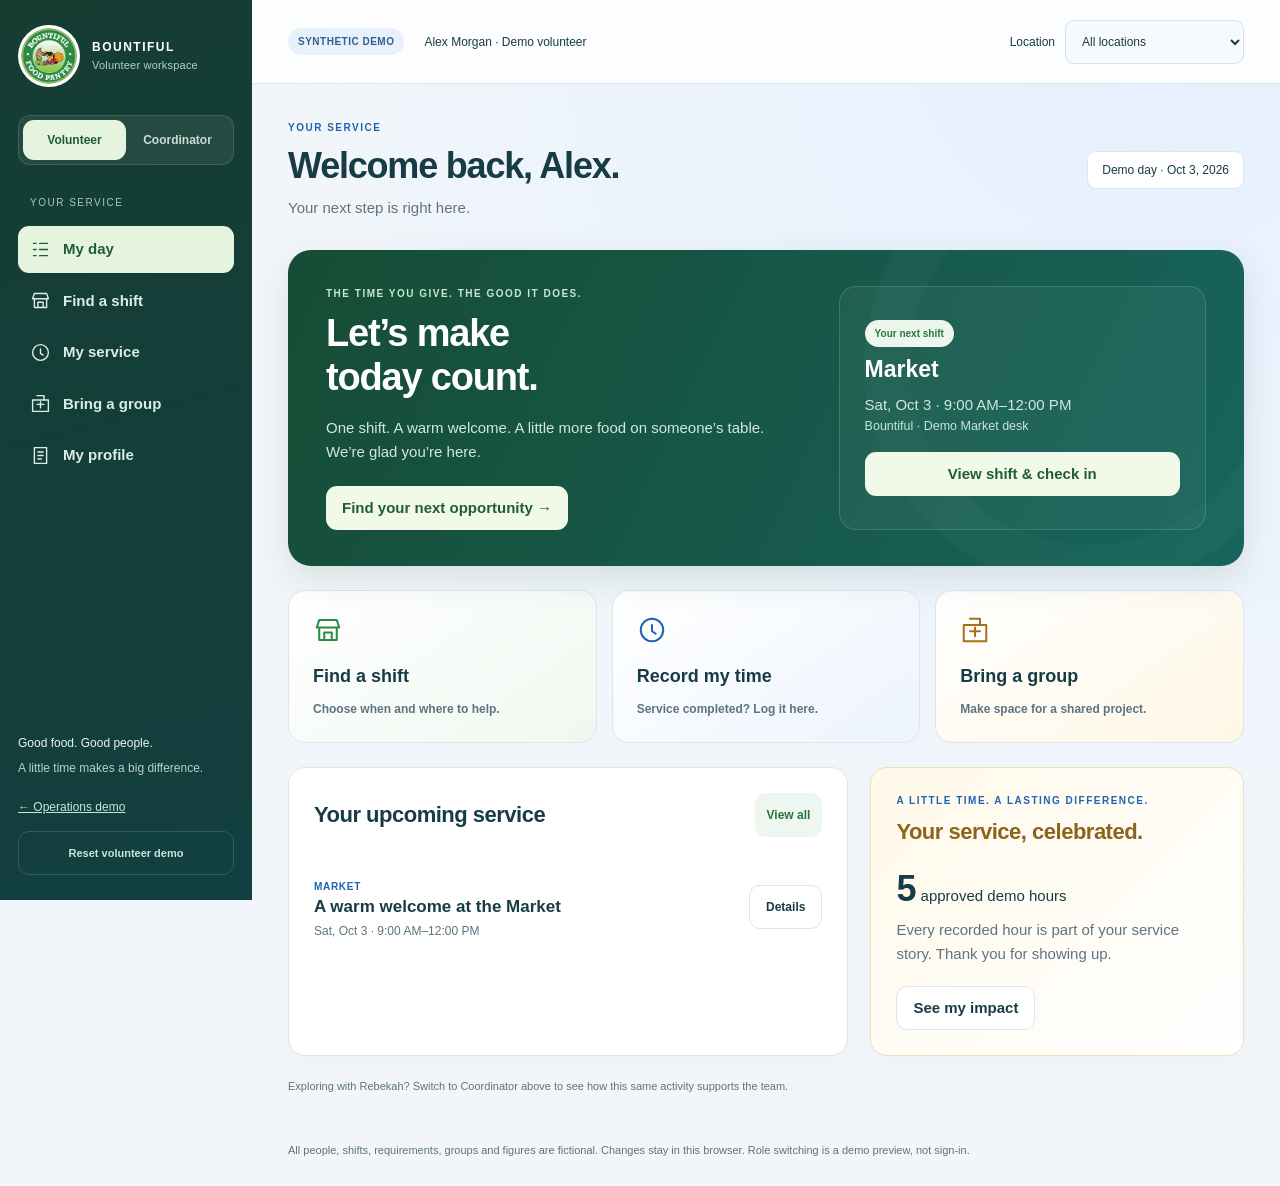
==== volunteers/index.html @ f0695f1b "Add Bountiful volunteer prototype with connected bookings and approved service reporting" ====
<!doctype html><html lang="en"><head><meta charset="utf-8"><meta name="viewport" content="width=device-width,initial-scale=1"><title>Bountiful · Volunteers</title><meta name="description" content="Bountiful Food Pantry volunteer prototype. Synthetic demonstration only."><link rel="icon" href="../logo.png"><link rel="stylesheet" href="volunteers.css?v=1"></head><body><aside><a class="brand" href="../"><img src="../logo.png" alt="Bountiful Food Pantry"><span>BOUNTIFUL<br><small>Volunteer workspace</small></span></a><div class="mode"><button data-mode="volunteer" class="active">Volunteer</button><button data-mode="coordinator">Coordinator</button></div><p class="nav-label" id="navLabel">YOUR SERVICE</p><nav id="nav" aria-label="Workspace"></nav><div class="aside-foot"><strong>Good food. Good people.</strong><p>A little time makes a big difference.</p><a href="../">← Operations demo</a><button id="reset">Reset volunteer demo</button></div></aside><div class="shell"><header><span class="badge">SYNTHETIC DEMO</span><span id="identity">Alex Morgan · Demo volunteer</span><label>Location <select id="location"><option value="all">All locations</option><option value="bountiful">Bountiful</option><option value="north">Northern Davis · planned</option></select></label></header><main><div class="page-head"><div><p class="eyebrow" id="eyebrow"></p><h1 id="title"></h1><p id="subtitle" class="muted"></p></div><span class="date-chip">Demo day · Oct 3, 2026</span></div><div id="content"></div></main><footer>All people, shifts, requirements, groups and figures are fictional. Changes stay in this browser. Role switching is a demo preview, not sign-in.</footer></div><dialog id="dialog"><form id="form"><div class="dialog-head"><h2 id="dialogTitle"></h2><button type="button" id="close" aria-label="Close dialog">×</button></div><div id="fields"></div><p id="formError" role="alert"></p><button class="primary" type="submit" id="submit">Save</button></form></dialog><div id="toast" role="status" aria-live="polite"></div><script src="volunteers.js?v=1"></script></body></html>
---- volunteers/volunteers.css ----
:root{--green:#2a8a42;--blue:#1f63b2;--ink:#183c45;--muted:#5e7380;--line:#dce6ec;--bg:#f2f6fa;--amber:#a67114}*{box-sizing:border-box}body{margin:0;background:radial-gradient(ellipse at 90% 0,#e5f0ff,transparent 55%),var(--bg);font:15px/1.5 'Segoe UI',Arial,sans-serif;color:var(--ink)}button,input,select,textarea{font:inherit}button,a,input,select,textarea{outline-offset:4px}button,a{touch-action:manipulation}button{cursor:pointer;border:1px solid var(--line);border-radius:11px;min-height:44px;padding:10px 16px;background:white;color:var(--ink);font-weight:600;transition:transform .15s,background .15s,box-shadow .15s}button:hover{box-shadow:0 5px 14px #193e5712;background:#f5faf6}button:active{transform:translateY(1px)}button:disabled{cursor:default;opacity:.55;box-shadow:none}a{color:var(--blue)}h1,h2,h3,p{margin:0}h1{font-size:36px;line-height:1.15;letter-spacing:-1.2px}h2{font-size:22px;line-height:1.25;letter-spacing:-.5px}h3{font-size:17px;line-height:1.3}p{line-height:1.6}svg{width:24px;height:24px;flex-shrink:0}aside{width:252px;position:fixed;inset:0 auto 0 0;background:linear-gradient(165deg,#153d32,#123f40);color:#eaf5ef;padding:25px 18px;display:flex;flex-direction:column;overflow:auto}.brand{display:flex;align-items:center;gap:12px;color:white;text-decoration:none;font-size:12px;letter-spacing:1.5px;font-weight:750}.brand img{width:62px;height:62px;background:white;border-radius:50%;padding:3px}.brand small{font-size:11px;letter-spacing:.2px;font-weight:400;color:#b7d1c6}.mode{display:flex;background:#ffffff12;border:1px solid #ffffff20;padding:4px;border-radius:12px;margin:28px 0 20px}.mode button{width:50%;border:0;background:transparent;color:#c7ded3;font-size:12px;padding:7px;min-height:40px}.mode .active{background:#e5f4de;color:#205b36}.nav-label{font-size:10px;letter-spacing:1.5px;color:#a3c9ba;padding:10px 12px}nav button{display:flex;align-items:center;gap:12px;width:100%;text-align:left;background:none;border:0;color:#dbeee4;margin:5px 0;padding:12px}nav button.active{background:#e5f4de;color:#225d35}nav button:hover{background:#ffffff14;color:white;box-shadow:none}nav button.active:hover{color:#225d35;background:#e5f4de}nav svg{width:21px;height:21px}.aside-foot{margin-top:auto;padding-top:35px;font-size:12px}.aside-foot strong{font-weight:500}.aside-foot p{color:#b7d1c6;margin:7px 0 20px}.aside-foot a{color:#c7e5dc;display:block;margin:15px 0}.aside-foot button{background:none;border:1px solid #ffffff25;color:#c7e5dc;font-size:11px;width:100%}.shell{margin-left:252px}header{min-height:84px;background:#ffffffd9;border-bottom:1px solid var(--line);padding:18px 36px;display:flex;align-items:center;gap:20px;font-size:12px}header label{margin-left:auto;display:flex;align-items:center;gap:10px}.badge,.pill{display:inline-flex;font-size:10px;font-weight:700;letter-spacing:.5px;border-radius:99px;padding:6px 10px;background:#e8f1fb;color:#315f91;white-space:nowrap}.pill{letter-spacing:0;background:#edf6ed;color:#2b7441}.pill.warn{background:#fff3d8;color:#926313}.pill.blue{background:#e9f1fe;color:#1f63b2}.pill.gray{background:#f0f3f5;color:#62747e}main{max-width:1480px;margin:auto;padding:36px}.page-head{display:flex;align-items:center;justify-content:space-between;gap:24px;margin-bottom:30px}.eyebrow{font-size:10px;letter-spacing:1.5px;font-weight:800;color:var(--blue);margin-bottom:9px}.page-head .muted{margin-top:10px}.muted,small{color:var(--muted)}.date-chip{font-size:12px;background:#fff;border:1px solid var(--line);padding:9px 14px;border-radius:9px;white-space:nowrap}.primary{border:0;background:linear-gradient(135deg,#2a8a42,#177138);color:white;box-shadow:0 5px 13px #2a8a4222}.primary:hover{background:#23783b;color:white}.blue-btn{background:#1f63b2;border:0;color:white}.hero{background:linear-gradient(115deg,#164c35,#17645c);border-radius:23px;color:white;padding:36px 38px;display:grid;grid-template-columns:1.3fr 1fr;gap:35px;position:relative;overflow:hidden;box-shadow:0 13px 35px #164c3520;margin-bottom:24px}.hero:after{content:'';position:absolute;right:-70px;top:-110px;width:360px;height:360px;border:45px solid #ffffff06;border-radius:50%;pointer-events:none}.hero h2{font-size:38px;letter-spacing:-1.2px;line-height:1.15;margin:10px 0 16px}.hero .eyebrow{color:#c6e8d2}.hero p{color:#d0e9df;max-width:450px}.hero button{background:#f1fae9;color:#225c37;border:0;margin-top:22px}.hero-side{background:#ffffff0b;border:1px solid #ffffff24;border-radius:17px;padding:25px;z-index:1;display:flex;flex-direction:column;justify-content:center}.hero-side h3{font-size:23px;margin:8px 0}.hero-side small{color:#c7e5dc}.hero-side .pill{align-self:flex-start}.hero-side button{margin-top:16px}.grid{display:grid;grid-template-columns:1.5fr 1fr;gap:22px;margin-bottom:22px}.equal{grid-template-columns:1fr 1fr}.card{border:1px solid var(--line);border-radius:17px;background:#fff;padding:25px;box-shadow:0 5px 18px #193e5705;min-width:0}.section-head{display:flex;justify-content:space-between;align-items:center;gap:15px;margin-bottom:20px}.section-head button{border:0;background:#eef6f0;color:#23743b;font-size:12px;padding:7px 12px}.task-grid{display:grid;grid-template-columns:repeat(3,1fr);gap:15px;margin-bottom:24px}.task{display:flex;align-items:flex-start;text-align:left;flex-direction:column;padding:24px;background:linear-gradient(145deg,#fff,#eff8f0);gap:10px;border-radius:17px}.task:nth-child(2){background:linear-gradient(145deg,#fff,#edf4fe)}.task:nth-child(3){background:linear-gradient(145deg,#fff,#fff7e5)}.task svg{width:30px;height:30px;color:var(--green);margin-bottom:8px}.task:nth-child(2) svg{color:var(--blue)}.task:nth-child(3) svg{color:var(--amber)}.task b{font-size:18px}.task span{font-size:12px;color:var(--muted)}.stats{display:grid;grid-template-columns:repeat(4,1fr);gap:16px;margin-bottom:24px}.stat{border-top:3px solid var(--green);background:linear-gradient(145deg,#fff,#f1faf3)}.stat:nth-child(2){border-color:var(--blue);background:linear-gradient(145deg,#fff,#edf4fe)}.stat:nth-child(3){border-color:#d39924;background:linear-gradient(145deg,#fff,#fff8e6)}.stat:nth-child(4){border-color:#bb5148;background:linear-gradient(145deg,#fff,#fff0ed)}.stat strong{display:block;font-size:36px;letter-spacing:-1px;margin:7px 0;color:#245c3c}.stat p{font-size:12px;font-weight:600}.stat small{font-size:11px}.row{display:flex;gap:15px;align-items:center;border-bottom:1px solid #edf1f6;padding:17px 0}.row:last-child{border:0;padding-bottom:0}.row>div:first-child{flex:1;min-width:0}.row small{display:block;margin-top:4px;font-size:12px}.row button{font-size:12px}.avatar{height:42px;width:42px;border-radius:50%;background:#e8f2e9;display:grid;place-items:center;font-weight:700;color:#2c7644;flex-shrink:0}.person{display:flex;align-items:center;gap:12px}.program-label{color:var(--blue);font-size:10px;font-weight:700;letter-spacing:.7px;text-transform:uppercase}.notice{background:#fff8e4;border-left:3px solid #d5a02c;padding:15px 18px;border-radius:9px;color:#70541b;font-size:13px;margin:16px 0}.info{background:#edf4fb;border-color:#1f63b2;color:#315b7e}.shift-grid{display:grid;grid-template-columns:repeat(3,minmax(0,1fr));gap:20px}.shift-card{position:relative;display:flex;flex-direction:column;padding:25px;border-top:4px solid var(--green)}.shift-card[data-program="Mobile Bus"],.shift-card[data-program="Mobile Truck"]{border-top-color:var(--blue)}.shift-card[data-program="Pantry Packs"]{border-top-color:#c69424}.shift-card h2{margin:14px 0 12px;font-size:21px}.shift-card p{font-size:13px;color:var(--muted);margin-bottom:15px}.shift-card .details{font-size:13px;line-height:1.9;margin:5px 0 18px}.shift-card button{margin-top:auto;width:100%}.shift-card .pill{align-self:flex-start}.toolbar{display:flex;gap:12px;align-items:center;flex-wrap:wrap;margin-bottom:24px}.toolbar label{font-size:12px;color:var(--muted)}input,select,textarea{border:1px solid #d6e1eb;background:#f7fafc;color:var(--ink);padding:10px 12px;border-radius:9px;min-height:44px;max-width:100%}textarea{width:100%;min-height:110px;resize:vertical}.toolbar input[type=search]{flex:1;min-width:160px}.table-wrap{overflow:auto}table{border-collapse:collapse;width:100%;font-size:13px}th,td{padding:14px 12px;text-align:left;border-bottom:1px solid #edf1f6}th{background:#f3f7fa;color:#567181;font-size:11px}td button{font-size:12px;padding:7px 10px}td small{display:block;font-size:11px}.bar-row{display:grid;grid-template-columns:120px 1fr 58px;gap:15px;align-items:center;margin:18px 0;font-size:13px}.bar{height:13px;background:#edf2f8;border-radius:5px;overflow:hidden}.bar i{display:block;height:100%;background:linear-gradient(90deg,#49ad65,#248242);border-radius:5px}.bar-row:nth-child(even) i{background:linear-gradient(90deg,#5b99e2,#1f63b2)}.bar-row strong{text-align:right}.progress{height:9px;background:#ffffff20;border-radius:6px;margin:15px 0}.progress i{display:block;height:100%;border-radius:6px;background:#bbdc89}.checklist{list-style:none;padding:0;margin:20px 0}.checklist li{display:flex;align-items:center;gap:14px;margin:16px 0;padding:12px;background:#f4f8f7;border-radius:10px}.checklist .circle{display:grid;place-items:center;background:#e1efe4;color:#287b43;width:28px;height:28px;border-radius:50%;font-weight:700}.checklist .pending{background:#fff1d4;color:#996a1f}.card p+button{margin-top:20px}.empty{padding:65px 25px;text-align:center}.empty p{margin:15px auto;max-width:520px}.report-title{background:linear-gradient(115deg,#164c35,#17645c);color:white;border-radius:18px;padding:30px;margin-bottom:24px;display:flex;gap:24px;align-items:center}.report-title img{width:75px;height:75px;background:white;border-radius:50%;padding:3px}.report-title p{color:#cce6d8;margin-top:8px}.report-title .eyebrow{color:#bddbbf}dialog{border:0;border-radius:21px;padding:30px;width:min(560px,92vw);max-height:90vh;overflow:auto;box-shadow:0 20px 80px #0003}dialog::backdrop{background:#123d4680;backdrop-filter:blur(4px)}.dialog-head{display:flex;justify-content:space-between;align-items:center;margin-bottom:22px;gap:18px}.dialog-head button{border:0;font-size:23px;padding:0 10px}#fields label{display:block;font-size:13px;font-weight:600;margin:17px 0}#fields label input,#fields label select,#fields label textarea{display:block;width:100%;margin-top:6px}#fields .muted{font-size:12px}#formError{color:#a93636;font-size:13px;margin:15px 0}#submit{width:100%}#toast{position:fixed;right:25px;bottom:25px;background:#183f32;color:white;padding:15px 22px;border-radius:12px;max-width:min(460px,90vw);box-shadow:0 10px 30px #0002;display:none;z-index:10}footer{padding:10px 36px 28px;font-size:11px;color:var(--muted)}.recognition{background:linear-gradient(135deg,#fff9e9,#fff);border-color:#eddfb8}.recognition h2{color:#8c641c}.link-btn{border:0;background:none;color:var(--blue);padding:6px 0;font-size:13px}.btns{display:flex;gap:10px;flex-wrap:wrap}.report-note{font-size:12px;color:var(--muted);margin-top:20px}.mode-note{font-size:11px;color:var(--muted)}@media(max-width:1150px){aside{width:220px;padding:22px 13px}.shell{margin-left:220px}main{padding:25px}.shift-grid{grid-template-columns:repeat(2,minmax(0,1fr))}.grid{grid-template-columns:1fr}.stats{grid-template-columns:repeat(2,1fr)}.hero{padding:30px;gap:20px}.hero h2{font-size:32px}}@media(max-width:760px){aside{position:static;width:auto;padding:15px}.brand img{width:46px;height:46px}.brand{float:left}.mode{margin:0 0 15px auto;max-width:210px}.nav-label,.aside-foot{display:none}nav{display:flex;overflow:auto;clear:both;gap:4px}nav button{width:auto;white-space:nowrap;margin:0;padding:10px 14px;flex-shrink:0}nav svg{display:none}.shell{margin:0}header{padding:15px;gap:12px;flex-wrap:wrap}header #identity{font-size:11px}header label{width:100%;justify-content:space-between}header select{flex:1;max-width:260px}main{padding:24px 15px}.page-head{display:block;margin-bottom:24px}h1{font-size:30px}.date-chip{display:inline-block;margin-top:15px}.hero{grid-template-columns:1fr;padding:28px 24px;border-radius:18px}.hero h2{font-size:33px}.hero-side{padding:20px}.task-grid{grid-template-columns:1fr;gap:10px}.task{display:grid;grid-template-columns:34px 1fr;padding:18px;gap:4px 15px}.task svg{grid-row:span 2;margin:0;align-self:center}.task b{font-size:16px}.shift-grid,.equal{grid-template-columns:1fr}.stats{gap:10px}.stat{padding:17px}.stat strong{font-size:30px}.card{padding:22px}.row{flex-wrap:wrap}.row>div:first-child{min-width:150px}.toolbar{align-items:flex-end}.toolbar label{flex:1}.toolbar input,.toolbar select{width:100%}.section-head{flex-wrap:wrap}.bar-row{grid-template-columns:95px 1fr 45px;gap:10px;font-size:12px}.report-title{padding:23px;align-items:flex-start}.report-title img{width:48px;height:48px}.report-title h2{font-size:24px}.report-title p{font-size:12px}footer{padding:10px 15px 25px}.mode button{font-size:11px}dialog{padding:24px}}@media(prefers-reduced-motion:reduce){*{transition:none!important;scroll-behavior:auto!important}}@media print{aside,header,.page-head,footer,.toolbar,.no-print,#toast{display:none!important}.shell{margin:0}main{padding:0}.card{box-shadow:none}.stats{grid-template-columns:repeat(4,1fr)}.grid{grid-template-columns:1fr 1fr}body{background:white;font-size:11px}.report-title,.stat{-webkit-print-color-adjust:exact;print-color-adjust:exact}.card,tr{break-inside:avoid}@page{size:A4;margin:14mm}}
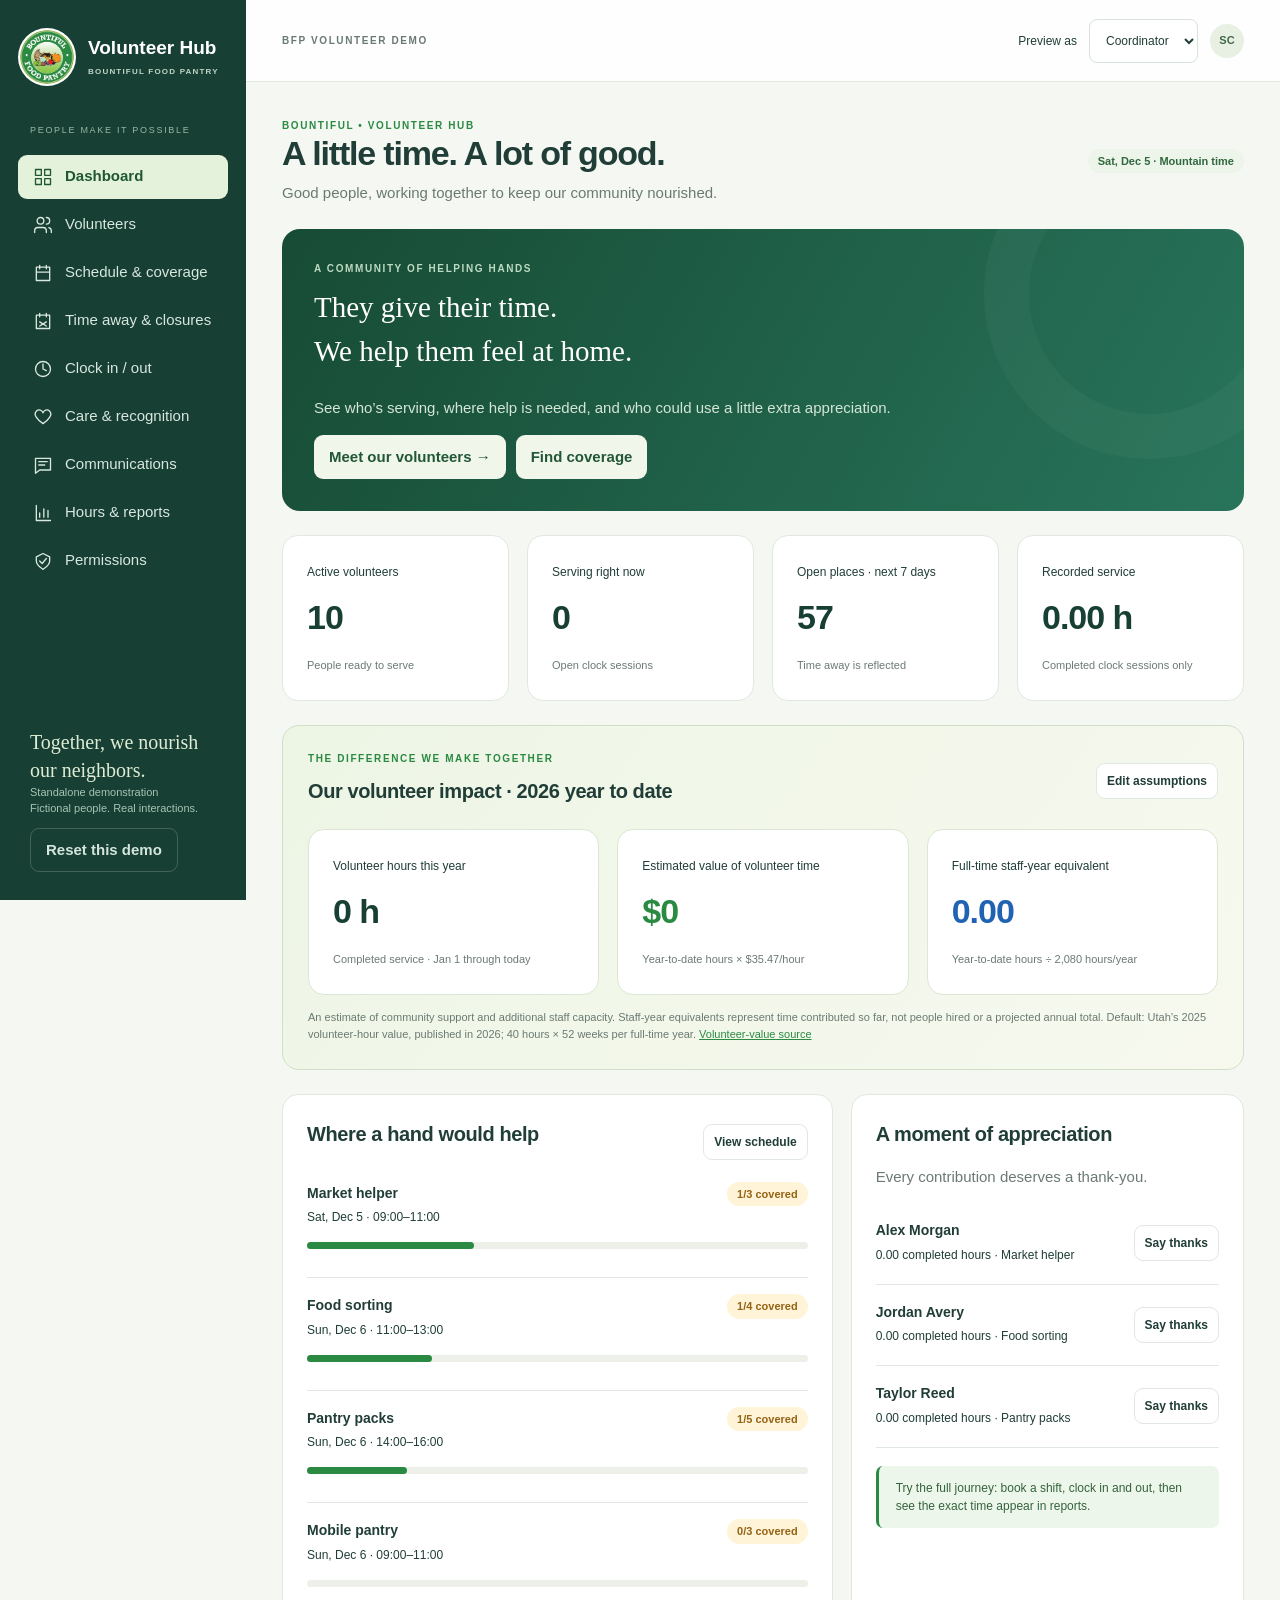
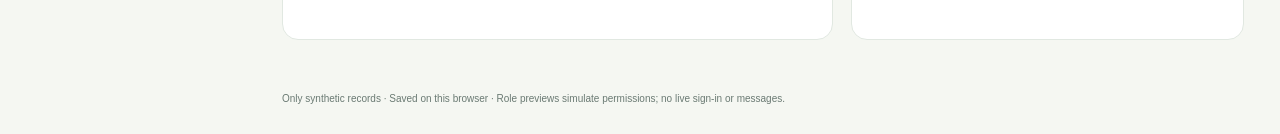
==== commit 862e46b4: "Publish standalone BFP Volunteer Hub with YTD impact, scheduling and timeclock" ====
--- a/volunteers/index.html
+++ b/volunteers/index.html
@@ -1 +1,97 @@
-<!doctype html><html lang="en"><head><meta charset="utf-8"><meta name="viewport" content="width=device-width,initial-scale=1"><title>Bountiful · Volunteers</title><meta name="description" content="Bountiful Food Pantry volunteer prototype. Synthetic demonstration only."><link rel="icon" href="../logo.png"><link rel="stylesheet" href="volunteers.css?v=1"></head><body><aside><a class="brand" href="../"><img src="../logo.png" alt="Bountiful Food Pantry"><span>BOUNTIFUL<br><small>Volunteer workspace</small></span></a><div class="mode"><button data-mode="volunteer" class="active">Volunteer</button><button data-mode="coordinator">Coordinator</button></div><p class="nav-label" id="navLabel">YOUR SERVICE</p><nav id="nav" aria-label="Workspace"></nav><div class="aside-foot"><strong>Good food. Good people.</strong><p>A little time makes a big difference.</p><a href="../">← Operations demo</a><button id="reset">Reset volunteer demo</button></div></aside><div class="shell"><header><span class="badge">SYNTHETIC DEMO</span><span id="identity">Alex Morgan · Demo volunteer</span><label>Location <select id="location"><option value="all">All locations</option><option value="bountiful">Bountiful</option><option value="north">Northern Davis · planned</option></select></label></header><main><div class="page-head"><div><p class="eyebrow" id="eyebrow"></p><h1 id="title"></h1><p id="subtitle" class="muted"></p></div><span class="date-chip">Demo day · Oct 3, 2026</span></div><div id="content"></div></main><footer>All people, shifts, requirements, groups and figures are fictional. Changes stay in this browser. Role switching is a demo preview, not sign-in.</footer></div><dialog id="dialog"><form id="form"><div class="dialog-head"><h2 id="dialogTitle"></h2><button type="button" id="close" aria-label="Close dialog">×</button></div><div id="fields"></div><p id="formError" role="alert"></p><button class="primary" type="submit" id="submit">Save</button></form></dialog><div id="toast" role="status" aria-live="polite"></div><script src="volunteers.js?v=1"></script></body></html>
+<!doctype html><html lang="en"><head><meta charset="utf-8"><meta name="viewport" content="width=device-width,initial-scale=1"><meta name="description" content="Bountiful Food Pantry standalone volunteer demonstration. Fictional people, browser-local workflows."><title>Bountiful Food Pantry · Volunteer Hub</title><link rel="icon" href="[data-uri]"><style>:root{--green:#2a8a42;--deep:#173f34;--blue:#1f63b2;--ink:#203d37;--muted:#6a7a73;--line:#e1e8e1;--bg:#f5f7f2;--gold:#b37a20}*{box-sizing:border-box}body{margin:0;background:var(--bg);color:var(--ink);font:15px/1.5 'Segoe UI',Arial,sans-serif}button,input,select,textarea{font:inherit}button,a,input,select,textarea{outline-offset:4px}button{cursor:pointer;border:1px solid var(--line);border-radius:9px;background:white;color:var(--ink);padding:10px 15px;min-height:44px;font-weight:600}button:hover{background:#edf5ec}button:disabled{opacity:.5;cursor:not-allowed}.primary{background:var(--green);color:white;border-color:var(--green)}.primary:hover{background:#227537}.danger{color:#a43c32;background:#fff2ef}.ghost{background:transparent;border-color:#ffffff30;color:#d5e5dc}.small{font-size:12px;padding:7px 10px;min-height:36px}a{color:var(--green)}aside{position:fixed;width:246px;height:100dvh;background:var(--deep);color:white;padding:28px 18px;display:flex;flex-direction:column;z-index:5}.brand{color:white;text-decoration:none;display:flex;align-items:center;gap:12px;font-size:19px;font-weight:700;line-height:1.3}.brand img{width:58px;height:58px;border-radius:50%;background:white;padding:2px}.brand small{display:block;font-size:8px;letter-spacing:1.2px;margin-top:6px;color:#bfd5c6}.navlabel{font-size:9px;letter-spacing:1.7px;color:#98b9a6;margin:38px 12px 13px}nav button{display:flex;align-items:center;gap:12px;width:100%;border:0;text-align:left;margin:4px 0;background:transparent;color:#d8e8de;font-weight:450}nav button.active{background:#e4f2dc;color:#1f5732;font-weight:650}nav svg{width:20px;height:20px}.aside-bottom{margin-top:auto;padding:22px 12px 0}.aside-bottom p{font-size:11px;color:#a5c5b4}.leaf{font-family:Georgia,serif;font-size:20px;color:#deecd5;line-height:1.4}.shell{margin-left:246px}header{height:82px;background:#ffffffd9;border-bottom:1px solid var(--line);padding:0 36px;display:flex;align-items:center;justify-content:space-between;gap:15px}.demo-label{font-size:10px;letter-spacing:1.6px;color:var(--muted);font-weight:650}.identity{display:flex;align-items:center;gap:12px;font-size:12px}select,input,textarea{border:1px solid #d8e2d8;border-radius:8px;padding:10px 12px;background:white;color:var(--ink);max-width:100%;min-height:44px}main{max-width:1560px;margin:auto;padding:36px}h1,h2,h3,p{margin-top:0}h1{font-size:34px;line-height:1.2;letter-spacing:-1.2px;font-weight:720;margin-bottom:8px}h2{font-size:20px;letter-spacing:-.4px}h3{font-size:16px}.muted,small{color:var(--muted)}.eyebrow{font-size:10px;letter-spacing:1.6px;color:var(--green);font-weight:700;margin-bottom:10px}.page-head{display:flex;justify-content:space-between;align-items:center;gap:20px;margin-bottom:25px}.page-head p{margin-bottom:0}.actions,.row,.chips,.toolbar{display:flex;align-items:center;gap:10px;flex-wrap:wrap}.row{justify-content:space-between}.toolbar{margin:24px 0 18px}.toolbar input{min-width:260px}.toolbar .spacer{flex:1}.chip{display:inline-flex;border-radius:20px;font-size:11px;padding:4px 10px;background:#edf4e9;color:#31683f;font-weight:600}.chip.blue{color:#2b5e92;background:#eaf1fb}.chip.amber{color:#946313;background:#fff3d8}.chip.red{color:#a5483c;background:#fcebe7}.chips button{border-radius:24px;min-height:36px;padding:7px 13px;font-size:12px;font-weight:500}.chips button.selected{background:var(--deep);color:white;border-color:var(--deep)}.grid{display:grid;gap:18px}.cards{grid-template-columns:repeat(4,minmax(0,1fr))}.two{grid-template-columns:1.4fr 1fr}.metrics{grid-template-columns:repeat(4,minmax(0,1fr));margin:24px 0}.panel,.metric{background:white;border:1px solid var(--line);border-radius:16px;padding:24px}.metric .value{display:block;font-size:34px;font-weight:700;letter-spacing:-1px;margin:10px 0;color:var(--deep)}.metric small{font-size:11px}.metric label{font-size:12px}.hero{padding:32px;border-radius:18px;background:linear-gradient(120deg,#174b35,#28745b);color:white;position:relative;overflow:hidden}.hero:after{content:'';width:240px;height:240px;border:45px solid #ffffff08;border-radius:50%;position:absolute;right:-70px;top:-100px;pointer-events:none}.hero p{max-width:600px;color:#d4e6d8}.hero h2{font-size:29px;font-family:Georgia,serif;font-weight:400;letter-spacing:0}.hero button{background:#f0f6e9;color:#215736;border:0}.person{padding:0;overflow:hidden;text-align:left;border:1px solid var(--line);border-radius:16px;background:white;box-shadow:0 5px 16px #1b483305}.person:hover{box-shadow:0 7px 24px #1b483318;transform:translateY(-2px)}.person-top{padding:22px;background:linear-gradient(135deg,var(--tone),color-mix(in srgb,var(--tone) 80%,white));height:132px;display:flex;justify-content:space-between;align-items:flex-start}.avatar{width:70px;height:70px;border-radius:50%;display:grid;place-items:center;font-size:23px;color:var(--tone,#286345);background:#ffffffdf;border:4px solid #ffffff60;font-weight:650;flex-shrink:0}.avatar.mini{width:34px;height:34px;border:0;font-size:11px;background:#e8f0e4;color:#3f6a45}.person-top .chip{background:#ffffffdf}.person-body{padding:19px}.person h3{margin-bottom:5px;font-size:17px}.person-body p{font-size:11px;margin:8px 0 15px}.person-foot{border-top:1px solid var(--line);padding-top:13px;display:flex;justify-content:space-between;align-items:center;font-size:11px}.person-foot b{font-size:17px}.person .chips{gap:4px;min-height:45px}.person .chip{font-size:10px}.notice{border-left:3px solid #c59a45;background:#fff7e6;color:#755b2e;padding:13px 17px;border-radius:7px;font-size:12px;margin:18px 0}.good{border-color:var(--green);background:#edf6ea;color:#35633e}.entry{padding:16px 0;border-bottom:1px solid var(--line)}.entry:last-child{border:0}.entry p{margin:4px 0;font-size:12px}.entry strong{font-size:14px}.entry .row{align-items:flex-start}.table-wrap{overflow:auto;background:white;border:1px solid var(--line);border-radius:13px}table{border-collapse:collapse;width:100%;font-size:12px;white-space:nowrap}td,th{padding:15px 17px;text-align:left;border-bottom:1px solid var(--line)}th{color:var(--muted);font-size:10px;text-transform:uppercase;letter-spacing:.7px;background:#f8faf5}td button{font-size:12px}tfoot{font-weight:700}.empty{text-align:center;padding:40px 20px;color:var(--muted);background:#ffffff90;border:1px dashed #d3dfd0;border-radius:14px}.progress{height:7px;border-radius:10px;background:#edf0e8;margin:12px 0}.progress span{display:block;height:100%;background:var(--green);border-radius:10px}.shift{padding:20px;border:1px solid var(--line);background:white;border-radius:13px;margin-bottom:12px}.shift.closed{opacity:.7}.shift-date{font-size:11px;color:var(--muted)}footer{padding:15px 36px 28px;font-size:10px;color:var(--muted)}dialog{border:0;border-radius:20px;padding:28px;width:min(720px,94vw);max-height:90dvh;box-shadow:0 25px 100px #132f3940}dialog::backdrop{background:#153b3266;backdrop-filter:blur(3px)}.dialog-head{display:flex;justify-content:space-between;align-items:center;gap:12px;margin-bottom:20px}.dialog-head h2{margin:0}.dialog-head button{font-size:24px;line-height:1;padding:4px 12px}.form-grid{display:grid;grid-template-columns:1fr 1fr;gap:16px}.form-grid label,.field{display:flex;flex-direction:column;gap:6px;font-size:12px;font-weight:600}.full{grid-column:1/-1}textarea{resize:vertical;min-height:90px}.checks{display:flex;flex-wrap:wrap;gap:10px}.checks label{display:flex;align-items:center;gap:6px;font-size:12px;font-weight:400}.checks input{min-height:auto}.form-actions{display:flex;justify-content:flex-end;gap:10px;margin-top:22px}.error{color:#b33f32;font-size:13px;min-height:20px;margin-top:14px}.profile-head{display:flex;gap:20px;align-items:center;margin-bottom:22px}.profile-head .avatar{background:#edf6e7;color:var(--green);width:90px;height:90px}.profile-stats{background:#f1f7e8;padding:22px;border-radius:13px;margin:20px 0}.profile-stats b{font-size:33px;display:block}.detail{background:#f7f9f4;padding:14px;border-radius:10px;overflow-wrap:anywhere}.detail small{display:block;font-size:10px;letter-spacing:.5px;margin-bottom:5px}.detail-grid{display:grid;grid-template-columns:1fr 1fr;gap:12px}#toast{display:none;position:fixed;bottom:24px;left:50%;transform:translateX(-50%);max-width:90vw;padding:13px 22px;background:var(--deep);color:white;border-radius:11px;z-index:30;box-shadow:0 8px 24px #132f3920;font-size:13px}.kiosk{max-width:540px;margin:0 auto;text-align:center;padding:35px}.kiosk input{font-size:32px;text-align:center;letter-spacing:14px;width:220px}.keypad{display:grid;grid-template-columns:repeat(3,1fr);gap:10px;margin:24px auto;max-width:300px}.keypad button{font-size:23px;min-height:60px}.kiosk .primary{width:100%}.calendar{display:grid;grid-template-columns:repeat(7,minmax(0,1fr));gap:8px;margin:20px 0}.day{min-height:100px;background:white;border:1px solid var(--line);border-radius:9px;padding:10px;font-size:12px}.day.today{border:2px solid var(--green)}.day .chip{font-size:9px;margin-top:4px;padding:3px 6px}.calendar-head{font-size:11px;text-align:center;color:var(--muted)}.certificate{text-align:center;border:2px solid #b3c9a0;padding:40px 20px;background:#fffef5}.certificate h2{font:30px Georgia,serif;color:var(--green)}.certificate h3{font:26px Georgia,serif;margin:28px 0}.certificate img{width:85px}.tab-note{font-size:11px;color:var(--muted);margin-top:8px}.split-title{margin:25px 0 12px}.inbox{background:#f0f5ed;padding:14px;border-radius:10px;margin:10px 0}.inbox p{margin-bottom:5px}.caption{font-size:11px}.checkline{display:flex;align-items:center;gap:10px}.checkline input{min-height:auto}
+@media(min-width:1600px){.cards{grid-template-columns:repeat(5,minmax(0,1fr))}}@media(max-width:1200px){.cards{grid-template-columns:repeat(3,minmax(0,1fr))}main{padding:28px}.two{grid-template-columns:1fr 1fr}}@media(max-width:950px){aside{width:205px;padding:22px 13px}.shell{margin-left:205px}.brand{font-size:16px}.brand img{width:45px;height:45px}main{padding:23px}.cards{grid-template-columns:repeat(2,minmax(0,1fr))}.metrics{grid-template-columns:repeat(2,minmax(0,1fr))}.two{grid-template-columns:1fr}.calendar{overflow:auto;grid-template-columns:repeat(7,minmax(90px,1fr))}header{padding:0 23px}}@media(max-width:650px){aside{position:static;width:100%;height:auto;padding:16px}.brand{font-size:18px}.brand img{width:50px;height:50px}.navlabel,.aside-bottom{display:none}nav{display:flex;overflow:auto;gap:6px;margin-top:15px}nav button{width:auto;white-space:nowrap;font-size:12px;min-height:42px;padding:9px 11px}nav svg{width:16px;height:16px}.shell{margin:0}header{padding:12px 18px;min-height:65px;height:auto}.identity label,.identity .avatar{display:none}.demo-label{font-size:9px}main{padding:25px 18px}h1{font-size:29px}.page-head{align-items:flex-start;flex-direction:column;gap:15px}.hero{padding:25px}.hero h2{font-size:27px}.cards{gap:12px}.person-top{padding:16px;height:110px}.avatar{width:60px;height:60px;font-size:20px}.person-top .chip{font-size:9px;padding:3px 6px}.person-body{padding:14px}.person h3{font-size:15px}.person-foot{flex-wrap:wrap;gap:7px}.toolbar input{min-width:0;width:100%}.toolbar{gap:8px}.toolbar select{flex:1}.metric{padding:18px}.metric .value{font-size:29px}.form-grid{grid-template-columns:1fr}.full{grid-column:auto}.detail-grid{grid-template-columns:1fr}dialog{padding:22px}.kiosk{padding:25px 18px}.calendar{gap:4px}.profile-head{gap:12px}.profile-head .avatar{width:70px;height:70px}footer{padding:15px 18px}.actions{gap:7px}.actions button{font-size:12px}.panel{padding:20px}.metrics{gap:12px}}
+@media(prefers-reduced-motion:reduce){*{transition:none!important}.person:hover{transform:none}}@media print{aside,header,footer,.page-head,.toolbar,.chips,.form-actions,#toast,.dialog-head,button{display:none!important}.shell{margin:0}main{padding:0}dialog[open]{position:absolute;inset:0;margin:0;border:0;max-height:none;width:100%;box-shadow:none}body:has(dialog[open]) .shell{display:none}.certificate{margin:25px}.panel{break-inside:avoid}table{white-space:normal}}
+
+.avatar{overflow:hidden}.avatar svg{display:block}.identity .avatar{overflow:visible}
+
+.impact-summary{margin:0 0 24px;padding:25px;border:1px solid #d1dfc6;border-radius:17px;background:linear-gradient(125deg,#edf5e5,#f7f9ef)}.impact-summary h2{margin-bottom:5px}.impact-metrics{grid-template-columns:repeat(3,minmax(0,1fr));margin:18px 0 14px}.impact-metrics .metric{border-color:#dce6d4}.impact-metrics .metric:nth-child(2) .value{color:#2a8a42}.impact-metrics .metric:nth-child(3) .value{color:#1f63b2}.impact-summary .tab-note{line-height:1.6;margin-bottom:0}@media(max-width:950px){.impact-metrics{grid-template-columns:1fr}.impact-summary{padding:20px}}
+
+</style></head><body><aside><a class="brand" href="#dashboard"><img src="[data-uri]" alt="Bountiful Food Pantry"><span>Volunteer Hub<small>BOUNTIFUL FOOD PANTRY</small></span></a><p class="navlabel">PEOPLE MAKE IT POSSIBLE</p><nav aria-label="Main navigation" id="nav"></nav><div class="aside-bottom"><div class="leaf">Together, we nourish<br>our neighbors.</div><p>Standalone demonstration<br>Fictional people. Real interactions.</p><button id="reset" class="ghost">Reset this demo</button></div></aside><div class="shell"><header><span class="demo-label">BFP VOLUNTEER DEMO</span><div class="identity"><label for="mode">Preview as</label><select id="mode"><option>Coordinator</option><option>Volunteer</option><option>Kiosk</option></select><span class="avatar mini">SC</span></div></header><main><div id="page"></div></main><footer>Only synthetic records · Saved on this browser · Role previews simulate permissions; no live sign-in or messages.</footer></div><dialog id="modal"><div class="dialog-head"><h2 id="modalTitle"></h2><button id="close" aria-label="Close dialog">×</button></div><div id="modalBody"></div></dialog><div id="toast" role="status" aria-live="polite"></div><script>'use strict';
+const KEY='bfp-standalone-volunteers-v2',TZ='America/Denver';
+const $=s=>document.querySelector(s),esc=s=>String(s??'').replace(/[&<>"']/g,c=>({'&':'&amp;','<':'&lt;','>':'&gt;','"':'&quot;',"'":'&#39;'}[c]));
+const localDate=(d=new Date())=>new Intl.DateTimeFormat('en-CA',{timeZone:TZ,year:'numeric',month:'2-digit',day:'2-digit'}).format(d);
+const TODAY=localDate(),roles=['Market helper','Food sorting','Pantry packs','Mobile pantry','Welcome desk'],tones=['#447e54','#426a97','#9c7841','#7c648e','#467e79'];
+const datePlus=(date,n)=>{const d=new Date(date+'T12:00:00Z');d.setUTCDate(d.getUTCDate()+n);return d.toISOString().slice(0,10)};
+const weekDay=d=>new Date(d+'T12:00:00Z').getUTCDay(),dayNames=['Sunday','Monday','Tuesday','Wednesday','Thursday','Friday','Saturday'];
+const pretty=d=>new Intl.DateTimeFormat('en-US',{month:'short',day:'numeric',weekday:'short',timeZone:'UTC'}).format(new Date(d+'T12:00:00Z'));
+const stamp=t=>new Intl.DateTimeFormat('en-US',{timeZone:TZ,dateStyle:'short',timeStyle:'short'}).format(new Date(t));
+const uid=()=>crypto.randomUUID(),options=(arr,val)=>arr.map(x=>`<option value="${esc(x)}" ${x===val?'selected':''}>${esc(x)}</option>`).join('');
+function seed(){const names=['Alex Morgan','Jordan Avery','Taylor Reed','Casey Ellis','Riley Brooks','Sam Rivera','Robin Quinn','Drew Parker','Jamie Sage','Cameron Lane','Skyler Hayes','Emerson Blake'];return {people:names.map((name,i)=>({id:'V'+i,name,email:name.toLowerCase().replace(' ','.')+'@example.org',phone:'801-555-'+String(100+i).padStart(4,'0'),pin:String(1042+i),status:i===10?'Pending':i===11?'Inactive':'Active',roles:i%3===0?[roles[i%5],roles[(i+1)%5]]:[roles[i%5]],shirt:['M','L','S','XL'][i%4],birthday:'1990-10-'+String(16+i).padStart(2,'0'),joined:datePlus(TODAY,-80-i*13),emergency:'Demo emergency contact',emergencyPhone:'801-555-0199',bio:['I enjoy helping neighbors feel welcome.','Happy to lend a hand behind the scenes.','I love serving alongside my community.'][i%3],interests:['Gardening, cooking','Reading, hiking','Music, community projects'][i%3],notes:'Fictional profile for demonstration.',consent:i!==8,reminders:true,availability:[{id:'A'+i,day:weekDay(datePlus(TODAY,1+i%4)),start:'09:00',end:'13:00',role:roles[i%5]}]})),shifts:Array.from({length:15},(_,i)=>({id:'S'+i,date:datePlus(TODAY,i===0?0:1+Math.floor((i-1)/3)),start:i%3===0?'09:00':i%3===1?'11:00':'14:00',end:i%3===0?'11:00':i%3===1?'13:00':'16:00',role:roles[i%5],capacity:3+i%3,location:i%5===3?'Mobile pantry':'Bountiful pantry'})),bookings:[{id:'B0',person:'V0',shift:'S0'},{id:'B1',person:'V1',shift:'S1'},{id:'B2',person:'V2',shift:'S2'}],sessions:[],away:[],closures:[],care:[],messages:[],audit:[],reminderRuns:[]}}
+let db;try{db=JSON.parse(localStorage.getItem(KEY))||seed()}catch{db=seed()}
+let mode='Coordinator',view='dashboard',search='',roleFilter='All roles',statusFilter='Active',layout='cards',selectedPerson='V0',reportFrom=datePlus(TODAY,-30),reportTo=TODAY,reportRole='All roles',reportPerson='all',scheduleFrom=TODAY,scheduleTo=datePlus(TODAY,14),kioskPerson=null;
+function save(){localStorage.setItem(KEY,JSON.stringify(db))}function notify(t){$('#toast').textContent=t;$('#toast').style.display='block';clearTimeout(notify.timer);notify.timer=setTimeout(()=>$('#toast').style.display='none',4500)}
+function audit(action,details){db.audit.unshift({id:uid(),at:Date.now(),actor:mode==='Coordinator'?'Demo coordinator':mode==='Kiosk'?'Demo kiosk':person(selectedPerson).name,action,details})}
+const person=id=>db.people.find(p=>p.id===id),shift=id=>db.shifts.find(s=>s.id===id),isAdmin=()=>mode==='Coordinator',me=()=>person(selectedPerson);
+function requireAdmin(){if(!isAdmin())throw Error('Coordinator preview required for this action.')}
+const active=p=>db.sessions.find(s=>s.person===p&&!s.out),seconds=s=>s.out?Math.max(0,((s.adjustment?.out??s.out)-(s.adjustment?.in??s.in))/1000):0;
+const yearHours=p=>db.sessions.filter(s=>s.person===p&&s.out&&localDate(new Date(s.adjustment?.in??s.in)).slice(0,4)===TODAY.slice(0,4)).reduce((n,s)=>n+seconds(s)/3600,0);
+const hours=p=>db.sessions.filter(s=>s.person===p&&s.out).reduce((sum,s)=>sum+seconds(s)/3600,0),hoursText=p=>hours(p).toFixed(2);
+const unavailable=(p,d)=>db.away.some(a=>a.person===p&&a.from<=d&&a.to>=d),closed=d=>db.closures.some(c=>c.from<=d&&c.to>=d),booked=s=>db.bookings.filter(b=>b.shift===s.id);
+const eligibleBookings=s=>booked(s).filter(b=>person(b.person)?.status==='Active'&&!unavailable(b.person,s.date));
+const overlap=(a,b)=>a.start<b.end&&b.start<a.end;
+function book(pid,sid){if(!isAdmin()&&pid!==selectedPerson)throw Error('You can only book your own shifts.');const p=person(pid),s=shift(sid);if(!p||!s)throw Error('Record not found.');if(p.status!=='Active')throw Error('An active profile is required.');if(!p.roles.includes(s.role))throw Error('This role must be assigned on the volunteer profile first.');if(s.date<TODAY||closed(s.date))throw Error('This date is unavailable.');if(unavailable(pid,s.date))throw Error('This volunteer has time away on this date.');if(booked(s).some(b=>b.person===pid))throw Error('Already signed up.');if(booked(s).length>=s.capacity)throw Error('This shift is full.');if(db.bookings.some(b=>b.person===pid&&shift(b.shift).date===s.date&&overlap(shift(b.shift),s)))throw Error('This overlaps another booked shift.');db.bookings.push({id:uid(),person:pid,shift:sid});audit('Shift booked',`${p.name} · ${s.date} · ${s.role}`);save()}
+function cancelBooking(id){const b=db.bookings.find(x=>x.id===id);if(!b)throw Error('Booking already removed.');if(!isAdmin()&&b.person!==selectedPerson)throw Error('You can only cancel your own bookings.');db.bookings=db.bookings.filter(x=>x.id!==id);audit('Booking cancelled',`${person(b.person).name} · ${shift(b.shift).date}`);save()}
+function clockIn(pid,role,now=Date.now()){const p=person(pid);if(!p||p.status!=='Active')throw Error('An active volunteer profile is required.');if(mode==='Volunteer'&&pid!==selectedPerson)throw Error('You can only clock yourself in.');if(!p.roles.includes(role))throw Error('Choose one of your assigned roles.');if(active(pid))throw Error('Already clocked in. Clock out before starting another session.');if(closed(localDate(new Date(now)))||unavailable(pid,localDate(new Date(now))))throw Error('The pantry is closed or time away is recorded today.');db.sessions.push({id:uid(),person:pid,role,in:now,out:null});audit('Clock in',`${p.name} · ${role}`);save()}
+function clockOut(pid,now=Date.now()){if(mode==='Volunteer'&&pid!==selectedPerson)throw Error('You can only clock yourself out.');const s=active(pid);if(!s)throw Error('No active clock-in found.');if(now<s.in)throw Error('Device time is earlier than clock-in. Ask a coordinator to review.');s.out=now;audit('Clock out',`${person(pid).name} · ${((s.out-s.in)/60000).toFixed(2)} minutes`);save()}
+function adjustSession(id,start,end,reason){requireAdmin();const s=db.sessions.find(x=>x.id===id);if(!s||!s.out)throw Error('Only completed sessions can be corrected.');const a=Date.parse(start),b=Date.parse(end);if(!reason.trim())throw Error('A reason is required.');if(!Number.isFinite(a)||!Number.isFinite(b)||b<=a||b>Date.now())throw Error('Enter valid times, with clock-out after clock-in and not in the future.');if(db.sessions.some(x=>x.id!==id&&x.person===s.person&&(x.adjustment?.in??x.in)<b&&(x.adjustment?.out??x.out??Date.now())>a))throw Error('These times overlap another session.');const before=s.adjustment||{in:s.in,out:s.out};s.adjustment={in:a,out:b,reason:reason.trim(),by:'Demo coordinator',at:Date.now()};audit('Authorized time correction',JSON.stringify({session:id,before,after:s.adjustment}));save()}
+function report(){return db.sessions.filter(s=>s.out&&localDate(new Date(s.adjustment?.in??s.in))>=reportFrom&&localDate(new Date(s.adjustment?.in??s.in))<=reportTo&&(reportRole==='All roles'||s.role===reportRole)&&(reportPerson==='all'||s.person===reportPerson))}
+function icon(name){const paths={dashboard:'M3 3h7v7H3z M14 3h7v7h-7z M3 14h7v7H3z M14 14h7v7h-7z',people:'M16 21v-2a4 4 0 0 0-4-4H6a4 4 0 0 0-4 4v2 M16 3a4 4 0 0 1 0 8 M22 21v-2a4 4 0 0 0-3-3.87 M13 7a4 4 0 1 1-8 0 4 4 0 0 1 8 0',schedule:'M4 5h16v16H4z M16 3v4 M8 3v4 M4 11h16',away:'M4 5h16v16H4z M8 3v4 M16 3v4 M8 13l8 5 M16 13l-8 5',clock:'M21 12a9 9 0 1 1-18 0 9 9 0 0 1 18 0 M12 6v6l4 2',care:'M20 5c-3-3-7-1-8 2-1-3-5-5-8-2-4 4 1 10 8 15 7-5 12-11 8-15',messages:'M3 4h18v14H8l-5 4z M7 8h10 M7 12h7',reports:'M4 3v18h17 M8 17v-5 M13 17V7 M18 17v-8',profile:'M20 21v-2a7 7 0 0 0-14 0v2 M17 7a5 5 0 1 1-10 0 5 5 0 0 1 10 0',permissions:'M12 3l8 4v5c0 5-5 8-8 10-3-2-8-5-8-10V7z M8 12l3 3 5-6'};return `<svg viewBox="0 0 24 24" fill="none" stroke="currentColor" stroke-width="1.6" stroke-linecap="round" stroke-linejoin="round" aria-hidden="true"><path d="${paths[name]||paths.dashboard}"/></svg>`}
+const titles={dashboard:'A little time. A lot of good.',people:'Our volunteer community',schedule:'Make room for good',away:'Time away & closures',clock:'Welcome to the pantry',care:'Care that comes full circle',messages:'Keep everyone connected',reports:'Every minute matters',profile:'My volunteer home',permissions:'The right access for each person'};
+function go(v){view=v;location.hash=v;render();window.scrollTo(0,0)}
+function render(){const nav=isAdmin()?[['dashboard','Dashboard'],['people','Volunteers'],['schedule','Schedule & coverage'],['away','Time away & closures'],['clock','Clock in / out'],['care','Care & recognition'],['messages','Communications'],['reports','Hours & reports'],['permissions','Permissions']]:mode==='Volunteer'?[['profile','My volunteer home'],['schedule','Find a shift'],['away','My time away'],['clock','Clock in / out']]:[['clock','Clock in / out']];if(!nav.some(n=>n[0]===view))view=nav[0][0];$('#nav').innerHTML=nav.map(([v,t])=>`<button data-go="${v}" class="${view===v?'active':''}" ${view===v?'aria-current="page"':''}>${icon(v)}${t}</button>`).join('');$('#mode').value=mode;const sub={dashboard:'Good people, working together to keep our community nourished.',people:'Know the person behind the helping hands.',schedule:'Plan service, see gaps, and keep actual hours separate.',away:'Plan ahead so volunteers can take the time they need.',clock:'Your time makes a difference. Let’s record it accurately.',care:'Notice the milestones. Remember the person.',messages:'Thoughtful updates and reminders, with consent built in.',reports:'Completed clock sessions are the source for every total.',profile:'Your upcoming service, preferences, and impact in one place.',permissions:'Explore the demo’s role boundaries and correction history.'};$('#page').innerHTML=`<div class="page-head"><div><p class="eyebrow">${view==='clock'?'THANK YOU FOR BEING HERE':'BOUNTIFUL • VOLUNTEER HUB'}</p><h1>${titles[view]}</h1><p class="muted">${sub[view]||''}</p></div><span class="chip">${pretty(TODAY)} · Mountain time</span></div>${({dashboard:dashboard,people:directory,schedule:schedule,away:awayView,clock:clockView,care:careView,messages:messagesView,reports:reportsView,profile:home,permissions:permissionsView}[view])()}`;bindPage()}
+const metric=(label,val,note)=>`<div class="metric"><label>${label}</label><strong class="value">${val}</strong><small>${note}</small></div>`;
+const IMPACT_SOURCE='https://independentsector.org/wp-content/uploads/2026/04/Value-of-Volunteer-Time-2026-Report.pdf';
+function impactSettings(){return db.impactSettings||{hourlyValue:35.47,annualHours:2080}}
+function annualImpact(){const settings=impactSettings(),start=TODAY.slice(0,4)+'-01-01',hours=db.sessions.filter(s=>s.out&&(s.adjustment?.out??s.out)<=Date.now()&&localDate(new Date(s.adjustment?.in??s.in))>=start&&localDate(new Date(s.adjustment?.in??s.in))<=TODAY).reduce((n,s)=>n+seconds(s)/3600,0);return {hours,value:hours*settings.hourlyValue,fte:hours/settings.annualHours,...settings}}
+function impactPanel(){const a=annualImpact(),money=new Intl.NumberFormat('en-US',{style:'currency',currency:'USD',maximumFractionDigits:0}).format(a.value);return `<section class="impact-summary"><div class="row"><div><p class="eyebrow">THE DIFFERENCE WE MAKE TOGETHER</p><h2>Our volunteer impact · ${TODAY.slice(0,4)} year to date</h2></div><button id="impactSettings" class="small">Edit assumptions</button></div><div class="grid impact-metrics">${metric('Volunteer hours this year',a.hours.toLocaleString('en-US',{maximumFractionDigits:2})+' h','Completed service · Jan 1 through today')}${metric('Estimated value of volunteer time',money,'Year-to-date hours × $'+a.hourlyValue.toFixed(2)+'/hour')}${metric('Full-time staff-year equivalent',a.fte.toLocaleString('en-US',{minimumFractionDigits:2,maximumFractionDigits:2}),'Year-to-date hours ÷ '+a.annualHours.toLocaleString()+' hours/year')}</div><p class="tab-note">An estimate of community support and additional staff capacity. Staff-year equivalents represent time contributed so far, not people hired or a projected annual total. ${db.impactSettings?'Using your saved assumptions.':'Default: Utah’s 2025 volunteer-hour value, published in 2026; 40 hours × 52 weeks per full-time year.'} <a href="${IMPACT_SOURCE}" target="_blank" rel="noopener noreferrer">Volunteer-value source</a></p></section>`}
+function editImpactSettings(){requireAdmin();const a=impactSettings();showModal('Volunteer impact assumptions',formWrap(`<div class="form-grid">${field('Estimated value per volunteer hour ($)','hourlyValue',a.hourlyValue,'number','required min="0.01" max="1000" step="0.01"')}${field('Hours in one full-time staff year','annualHours',a.annualHours,'number','required min="1" max="8784" step="1"')}</div><div class="notice good">Dollar value = completed year-to-date hours × hourly value.<br>Staff-year equivalent = completed year-to-date hours ÷ full-time annual hours.</div><p class="tab-note">Suggested defaults: $35.47/hour (<a href="${IMPACT_SOURCE}" target="_blank" rel="noopener noreferrer">Independent Sector, Utah 2025 estimate</a>, published 2026) and 2,080 hours/year (40 × 52). These are planning estimates, not payroll savings or additional employees.</p>`,'Save assumptions'));handleForm(f=>{requireAdmin();const hourlyValue=Number(f.get('hourlyValue')),annualHours=Number(f.get('annualHours'));if(!Number.isFinite(hourlyValue)||hourlyValue<=0||hourlyValue>1000||!Number.isInteger(annualHours)||annualHours<1||annualHours>8784)throw Error('Enter a positive hourly value up to $1,000 and whole annual hours from 1 to 8,784.');const before=impactSettings();db.impactSettings={hourlyValue,annualHours};audit('Impact assumptions updated',JSON.stringify({before,after:db.impactSettings}))})}
+function dashboard(){const upcoming=db.shifts.filter(s=>s.date>=TODAY&&s.date<=datePlus(TODAY,7)&&!closed(s.date)),gaps=upcoming.reduce((n,s)=>n+Math.max(0,s.capacity-eligibleBookings(s).length),0);return `<div class="hero"><p class="eyebrow" style="color:#bddbc0">A COMMUNITY OF HELPING HANDS</p><h2>They give their time.<br>We help them feel at home.</h2><p>See who’s serving, where help is needed, and who could use a little extra appreciation.</p><div class="actions"><button data-go="people">Meet our volunteers →</button><button data-go="schedule">Find coverage</button></div></div><div class="grid metrics">${metric('Active volunteers',db.people.filter(p=>p.status==='Active').length,'People ready to serve')}${metric('Serving right now',db.sessions.filter(s=>!s.out).length,'Open clock sessions')}${metric('Open places · next 7 days',gaps,'Time away is reflected')}${metric('Recorded service',db.sessions.reduce((n,s)=>n+seconds(s)/3600,0).toFixed(2)+' h','Completed clock sessions only')}</div>${impactPanel()}<div class="grid two"><section class="panel"><div class="row"><h2>Where a hand would help</h2><button class="small" data-go="schedule">View schedule</button></div>${upcoming.slice(0,4).map(s=>`<div class="entry"><div class="row"><div><strong>${esc(s.role)}</strong><p>${pretty(s.date)} · ${s.start}–${s.end}</p></div><span class="chip ${eligibleBookings(s).length<s.capacity?'amber':''}">${eligibleBookings(s).length}/${s.capacity} covered</span></div><div class="progress"><span style="width:${Math.min(100,100*eligibleBookings(s).length/s.capacity)}%"></span></div></div>`).join('')||empty('No upcoming shifts.')}</section><section class="panel"><h2>A moment of appreciation</h2><p class="muted">Every contribution deserves a thank-you.</p>${db.people.filter(p=>p.status==='Active').slice(0,3).map(p=>`<div class="entry row"><div><strong>${esc(p.name)}</strong><p>${hoursText(p.id)} completed hours · ${esc(p.roles[0])}</p></div><button class="small" data-recognize="${p.id}">Say thanks</button></div>`).join('')}<div class="notice good">Try the full journey: book a shift, clock in and out, then see the exact time appear in reports.</div></section></div>`}
+function portrait(p){const i=db.people.indexOf(p),skin=['#ecc6a4','#bd8a64','#e6b994','#845b45'][i%4],hair=['#483f36','#292e31','#80633f','#694e43'][i%4];return '<svg viewBox="0 0 100 100" width="100%" height="100%" role="img" aria-label="Fictional illustrated avatar"><circle cx="50" cy="50" r="50" fill="#e8efde"/><path d="M10 100c0-36 80-36 80 0" fill="'+tones[i%5]+'"/><path d="M26 47c-5-43 53-43 49 0v24H25z" fill="'+hair+'"/><ellipse cx="50" cy="45" rx="20" ry="25" fill="'+skin+'"/><path d="M29 35c-3-26 45-27 44 0-10-1-17-10-20-15-4 9-16 14-24 15" fill="'+hair+'"/><circle cx="43" cy="45" r="1.6" fill="#36352e"/><circle cx="58" cy="45" r="1.6" fill="#36352e"/><path d="M44 56q6 5 12 0" fill="none" stroke="#8d514b" stroke-width="2" stroke-linecap="round"/></svg>'}
+const initials=p=>esc(p.name.split(' ').map(n=>n[0]).slice(0,2).join(''));
+function directory(){const list=db.people.filter(p=>(statusFilter==='All statuses'||p.status===statusFilter)&&(roleFilter==='All roles'||p.roles.includes(roleFilter))&&`${p.name} ${p.email} ${p.roles.join(' ')}`.toLowerCase().includes(search.toLowerCase()));return `<div class="row"><span class="muted">${list.length} volunteers shown · ${db.people.length} total</span><div class="actions"><button data-layout="cards" aria-pressed="${layout==='cards'}">Cards</button><button data-layout="list" aria-pressed="${layout==='list'}">List</button><button class="primary" id="addVolunteer">+ Add volunteer</button></div></div><div class="toolbar"><input id="search" aria-label="Search volunteers" placeholder="Search name, email, or role…" value="${esc(search)}"><select id="statusFilter" aria-label="Volunteer status">${options(['Active','Pending','Inactive','All statuses'],statusFilter)}</select><select id="roleFilter" aria-label="Volunteer role">${options(['All roles',...roles],roleFilter)}</select></div>${!list.length?empty('No volunteers match these filters.'):layout==='cards'?`<div class="grid cards">${list.map((p)=>`<button class="person" data-profile="${p.id}" style="--tone:${tones[db.people.indexOf(p)%5]}"><div class="person-top"><span class="avatar">${portrait(p)}</span><span class="chip">${esc(p.status)}</span></div><div class="person-body"><h3>${esc(p.name)}</h3><p class="muted">Serving since ${pretty(p.joined)}</p><div class="chips">${p.roles.map(r=>`<span class="chip blue">${esc(r)}</span>`).join('')}</div><div class="person-foot"><span><b>${hoursText(p.id)}</b> hours</span><span>${active(p.id)?'● Clocked in':'View profile →'}</span></div></div></button>`).join('')}</div>`:`<div class="table-wrap"><table><thead><tr><th>Volunteer</th><th>Roles</th><th>Status</th><th>Completed hours</th><th></th></tr></thead><tbody>${list.map(p=>`<tr><td><strong>${esc(p.name)}</strong><br><small>${esc(p.email)}</small></td><td>${esc(p.roles.join(', '))}</td><td>${esc(p.status)}</td><td>${hoursText(p.id)}</td><td><button data-profile="${p.id}">Open profile</button></td></tr>`).join('')}</tbody></table></div>`}`}
+function empty(t){return `<div class="empty">${t}</div>`}
+function showModal(title,body){$('#modalTitle').textContent=title;$('#modalBody').innerHTML=body;if(!$('#modal').open)$('#modal').showModal();bindModal()}
+function profile(id){const p=person(id);if(!p||(!isAdmin()&&id!==selectedPerson))return;showModal('Volunteer profile',`<div class="profile-head"><span class="avatar">${portrait(p)}</span><div><h2>${esc(p.name)}</h2><div class="chips"><span class="chip">${esc(p.status)}</span>${p.roles.map(r=>`<span class="chip blue">${esc(r)}</span>`).join('')}</div></div></div><div class="actions"><button class="primary" data-edit="${id}">Edit profile</button><button data-certificate="${id}">Service certificate</button>${isAdmin()?`<button data-recognize="${id}">Say thank you</button>`:''}</div><div class="profile-stats"><small>COMPLETED SERVICE</small><b>${hoursText(id)} hours</b><span class="muted">${db.sessions.filter(s=>s.person===id&&s.out).length} completed sessions · Every contribution counts.</span></div><div class="detail-grid">${[['Email',p.email],['Phone',p.phone],['Birthday / shirt',`${p.birthday||'Not provided'} · ${p.shirt}`],['Emergency contact',`${p.emergency||'Not provided'} · ${p.emergencyPhone}`],['About me',p.bio],['Interests',p.interests],['Communications',p.consent?'Consented to demo updates':'No update consent'],['Reminder preference',p.reminders?'Opted in':'Opted out']].map(([k,v])=>`<div class="detail"><small>${k}</small>${esc(v)}</div>`).join('')}${isAdmin()?`<div class="detail full"><small>COORDINATOR NOTE</small>${esc(p.notes)}</div>`:''}</div><h3 class="split-title">Recurring availability</h3>${availabilityRows(p)}<button class="small" data-availability="${id}">+ Add availability</button><p class="muted">This year: ${yearHours(id).toFixed(2)} hours · ${TODAY.slice(0,4)}</p><h3 class="split-title">Recent service</h3>${sessionTable(db.sessions.filter(s=>s.person===id).slice(-5).reverse(),isAdmin())}<h3 class="split-title">Recognition</h3>${db.care.filter(c=>c.person===id).map(c=>`<div class="inbox"><strong>${esc(c.kind)}</strong><p>${esc(c.message)}</p><small>${stamp(c.at)}</small></div>`).join('')||'<p class="muted">A fresh start. The next thank-you can be yours.</p>'}`)}
+function field(label,name,value='',type='text',extra=''){return `<label>${label}<input name="${name}" type="${type}" value="${esc(value)}" ${extra}></label>`}
+function formWrap(body,label='Save changes'){return `<form id="editForm">${body}<p id="formError" class="error" role="alert"></p><div class="form-actions"><button type="button" data-close>Cancel</button><button class="primary">${label}</button></div></form>`}
+function handleForm(fn){$('#editForm').onsubmit=e=>{e.preventDefault();try{fn(new FormData(e.target));save();$('#modal').close();render();notify('Saved in this demo.')}catch(err){$('#formError').textContent=err.message}}}
+function editProfile(id){const creating=!id,p=id?person(id):{name:'',email:'',phone:'',pin:'',status:'Pending',shirt:'M',roles:[],consent:false,reminders:true,birthday:'',emergency:'',emergencyPhone:'',bio:'',interests:'',notes:'',joined:TODAY};if(!isAdmin()&&id!==selectedPerson)return;showModal(creating?'Add a volunteer':'Edit volunteer',formWrap(`<div class="form-grid">${field('Full name','name',p.name,'text','required maxlength="80"')}${field('Email','email',p.email,'email')}${field('Phone','phone',p.phone,'tel')}${field('Birthday','birthday',p.birthday,'date')}<label>T-shirt size<select name="shirt">${options(['XS','S','M','L','XL','2XL','3XL','Prefer not to say'],p.shirt)}</select></label>${isAdmin()?`<label>Status<select name="status">${options(['Active','Pending','Inactive'],p.status)}</select></label>${field('Unique 4-digit kiosk code','pin',p.pin,'text','required pattern="[0-9]{4}" maxlength="4" inputmode="numeric" autocomplete="off"')}`:''}${field('Emergency contact name','emergency',p.emergency)}${field('Emergency contact phone','emergencyPhone',p.emergencyPhone,'tel')}<label class="full">About me<textarea name="bio" maxlength="500">${esc(p.bio)}</textarea></label>${field('Interests / favorite things','interests',p.interests)}${isAdmin()?`<label class="full">Volunteer roles<div class="checks">${roles.map(r=>`<label><input type="checkbox" name="roles" value="${r}" ${p.roles.includes(r)?'checked':''}>${r}</label>`).join('')}</div></label><label class="full">Coordinator-only note<textarea name="notes" maxlength="1000">${esc(p.notes)}</textarea></label>`:''}<label class="checkline full"><input type="checkbox" name="consent" ${p.consent?'checked':''}>I agree to receive volunteer updates (demo)</label><label class="checkline full"><input type="checkbox" name="reminders" ${p.reminders?'checked':''}>I would like shift reminders (demo)</label></div><p class="tab-note">Kiosk codes identify fictional profiles here. Role previews are not secure authentication.</p>`));handleForm(f=>{if(!f.get('name').trim())throw Error('A name is required.');const values={name:f.get('name').trim(),email:f.get('email'),phone:f.get('phone'),birthday:f.get('birthday'),shirt:f.get('shirt'),emergency:f.get('emergency'),emergencyPhone:f.get('emergencyPhone'),bio:f.get('bio'),interests:f.get('interests'),consent:f.has('consent'),reminders:f.has('reminders')};if(isAdmin()){const pin=f.get('pin');if(!/^\d{4}$/.test(pin)||db.people.some(x=>x.id!==id&&x.pin===pin))throw Error('Choose a unique 4-digit kiosk code.');const assigned=f.getAll('roles');if(!assigned.length)throw Error('Assign at least one role.');if(id&&active(id)&&f.get('status')!=='Active')throw Error('Clock this volunteer out before changing their status.');Object.assign(values,{pin,status:f.get('status'),roles:assigned,notes:f.get('notes')})}if(creating){db.people.push({...values,id:uid(),availability:[],joined:TODAY})}else Object.assign(p,values);audit(creating?'Volunteer added':'Profile updated',values.name)})}
+function availabilityRows(p){return p.availability.map(a=>`<div class="entry row"><span><strong>${dayNames[a.day]}</strong> · ${a.start}–${a.end}<br><small>${esc(a.role)} · weekly availability</small></span><button class="small" data-remove-availability="${a.id}" data-person="${p.id}">Remove</button></div>`).join('')||'<p class="muted">No recurring availability yet.</p>'}
+function addAvailability(id){const p=person(id);showModal('Recurring weekly availability',formWrap(`<div class="form-grid"><label>Day<select name="day">${dayNames.map((d,i)=>`<option value="${i}">${d}</option>`).join('')}</select></label><label>Role<select name="role">${options(p.roles,p.roles[0])}</select></label>${field('Available from','start','09:00','time','required')}${field('Available until','end','12:00','time','required')}</div><div class="notice good">Availability helps find a match. It does not book a shift or credit hours.</div>`));handleForm(f=>{if(!isAdmin()&&id!==selectedPerson)throw Error('You can only edit your own availability.');if(f.get('end')<=f.get('start'))throw Error('End time must be after start time.');const a={id:uid(),day:+f.get('day'),start:f.get('start'),end:f.get('end'),role:f.get('role')};if(p.availability.some(x=>x.day===a.day&&x.role===a.role&&overlap(x,a)))throw Error('Overlapping availability already exists.');p.availability.push(a);audit('Availability added',p.name)})}
+function personSelect(name='person',value=selectedPerson,all=false){return `<select name="${name}" id="${name}">${all?'<option value="all">All volunteers</option>':''}${db.people.map(p=>`<option value="${p.id}" ${value===p.id?'selected':''}>${esc(p.name)}${p.status!=='Active'?' · '+p.status:''}</option>`).join('')}</select>`}
+function schedule(){const list=db.shifts.filter(s=>s.date>=scheduleFrom&&s.date<=scheduleTo).sort((a,b)=>(a.date+a.start).localeCompare(b.date+b.start));const p=me();return `${isAdmin()?`<div class="row"><p class="muted">Assignments reserve places. Coverage excludes people who are away or inactive.</p><div class="actions"><button id="recurring">Generate recurring bookings</button><button class="primary" id="addShift">+ Create shift</button><button id="coverageExport">Export coverage</button></div></div>`:`<div class="notice good">Booking a shift reserves a place. Clock in and out when you actually serve.</div>`}<div class="toolbar"><label>From <input id="scheduleFrom" type="date" value="${scheduleFrom}"></label><label>Through <input id="scheduleTo" type="date" value="${scheduleTo}"></label></div>${list.map(s=>{const b=booked(s),valid=eligibleBookings(s),mine=b.find(b=>b.person===p.id);return `<section class="shift ${closed(s.date)?'closed':''}"><div class="row"><div><p class="shift-date">${pretty(s.date)} · ${s.start}–${s.end} · ${esc(s.location)}</p><h3>${esc(s.role)}</h3></div><span class="chip ${closed(s.date)?'red':valid.length<s.capacity?'amber':''}">${closed(s.date)?'Pantry closed':`${valid.length}/${s.capacity} covered`}</span></div><div class="progress"><span style="width:${Math.min(100,valid.length/s.capacity*100)}%"></span></div>${isAdmin()?`<div class="entry"><small>ASSIGNED VOLUNTEERS</small><div class="chips">${b.map(b=>`<span class="chip ${unavailable(b.person,s.date)||person(b.person).status!=='Active'?'red':''}">${esc(person(b.person).name)}${unavailable(b.person,s.date)?' · away':person(b.person).status!=='Active'?' · inactive':''} <button class="small" data-cancel-booking="${b.id}" aria-label="Remove booking for ${esc(person(b.person).name)}">×</button></span>`).join('')||'<p class="muted">No one assigned yet.</p>'}</div></div><div class="actions"><button data-assign="${s.id}" ${closed(s.date)?'disabled':''}>Assign volunteer</button><button class="small" data-matches="${s.id}">Find availability matches</button></div>`:mine?`<div class="row"><span class="chip">You’re signed up${unavailable(p.id,s.date)?' · time away conflict':''}</span><button data-cancel-booking="${mine.id}">Cancel my place</button></div>`:`<button class="primary" data-book="${s.id}" ${closed(s.date)||b.length>=s.capacity||!p.roles.includes(s.role)||unavailable(p.id,s.date)?'disabled':''}>${b.length>=s.capacity?'Full':!p.roles.includes(s.role)?'Role not assigned':unavailable(p.id,s.date)?'You are away':'Sign me up'}</button>`}</section>`}).join('')||empty('No shifts in this date range.')}`}
+function createShift(){showModal('Create a service shift',formWrap(`<div class="form-grid">${field('Date','date',datePlus(TODAY,1),'date',`required min="${TODAY}"`)}<label>Role<select name="role">${options(roles,roles[0])}</select></label>${field('Start','start','09:00','time','required')}${field('End','end','11:00','time','required')}${field('Places needed','capacity',4,'number','required min="1" max="100"')}<label>Location<select name="location">${options(['Bountiful pantry','Mobile pantry'],'Bountiful pantry')}</select></label></div>`,'Create shift'));handleForm(f=>{requireAdmin();if(f.get('date')<TODAY||closed(f.get('date')))throw Error('Choose an open future date.');if(f.get('end')<=f.get('start'))throw Error('End time must be after start time.');const s={id:uid(),date:f.get('date'),start:f.get('start'),end:f.get('end'),role:f.get('role'),capacity:+f.get('capacity'),location:f.get('location')};if(db.shifts.some(x=>x.date===s.date&&x.start===s.start&&x.role===s.role&&x.location===s.location))throw Error('This shift already exists.');db.shifts.push(s);audit('Shift created',`${s.date} · ${s.role}`)})}
+function assign(sid){const s=shift(sid);showModal('Assign a volunteer',formWrap(`<p>${pretty(s.date)} · ${s.start}–${s.end} · ${s.role}</p><label class="field">Volunteer${personSelect()}</label><p class="tab-note">Role, capacity, time away, and overlapping bookings are checked before saving.</p>`,'Reserve place'));handleForm(f=>{requireAdmin();book(f.get('person'),sid)})}
+function matches(sid){const s=shift(sid),list=db.people.filter(p=>p.status==='Active'&&p.roles.includes(s.role)&&!unavailable(p.id,s.date)&&p.availability.some(a=>a.day===weekDay(s.date)&&a.role===s.role&&a.start<=s.start&&a.end>=s.end));showModal('Availability matches',`<p>${pretty(s.date)} · ${s.start}–${s.end} · ${s.role}</p>${list.map(p=>`<div class="entry row"><strong>${esc(p.name)}</strong><button data-direct-book="${p.id}" data-shift="${sid}">Reserve place</button></div>`).join('')||empty('No matching availability. You can still assign an available volunteer manually.')}<p class="tab-note">These are availability suggestions; overlap and capacity are checked on booking.</p>`)}
+function recurring(){showModal('Create recurring bookings',formWrap(`<p>Match one volunteer’s weekly availability to existing shifts in this date range.</p><div class="form-grid"><label class="full">Volunteer${personSelect()}</label>${field('From','from',scheduleFrom,'date',`required min="${TODAY}"`)}${field('Through','to',scheduleTo,'date','required')}</div><div class="notice">This creates reservations only. Conflicts, closed dates, duplicate bookings and full shifts are skipped. No shifts or service hours are invented.</div>`,'Generate bookings'));handleForm(f=>{requireAdmin();const p=person(f.get('person')),from=f.get('from'),to=f.get('to');if(from<TODAY||to<from||to>datePlus(from,90))throw Error('Choose a range of up to 90 days, starting today or later.');let added=0,skipped=0;for(const s of db.shifts.filter(s=>s.date>=from&&s.date<=to&&p.availability.some(a=>a.day===weekDay(s.date)&&a.role===s.role&&a.start<=s.start&&a.end>=s.end))){try{book(p.id,s.id);added++}catch{skipped++}}audit('Recurring bookings generated',`${p.name} · ${added} reserved · ${skipped} skipped`);setTimeout(()=>notify(`${added} places reserved; ${skipped} conflicts or duplicates skipped.`),100)})}
+function awayView(){const mine=isAdmin()?db.away:db.away.filter(a=>a.person===selectedPerson),monthStart=TODAY.slice(0,8)+'01',offset=weekDay(monthStart),days=new Date(+TODAY.slice(0,4),+TODAY.slice(5,7),0).getDate();return `<div class="actions"><button class="primary" id="addAway">+ Record time away</button>${isAdmin()?'<button id="addClosure">+ Add pantry closure</button>':''}</div><h2 class="split-title">${new Intl.DateTimeFormat('en-US',{month:'long',year:'numeric',timeZone:'UTC'}).format(new Date(TODAY+'T12:00:00Z'))}</h2><div class="calendar">${dayNames.map(d=>`<div class="calendar-head">${d.slice(0,3)}</div>`).join('')}${Array.from({length:offset},()=>'<div></div>').join('')}${Array.from({length:days},(_,i)=>{const d=monthStart+String(i+1).padStart(2,'0'),a=mine.filter(a=>a.from<=d&&a.to>=d);return `<div class="day ${d===TODAY?'today':''}"><strong>${i+1}</strong>${closed(d)?'<br><span class="chip red">Pantry closed</span>':''}${a.map(a=>`<br><span class="chip amber">${isAdmin()?esc(person(a.person).name.split(' ')[0]):'Away'}</span>`).join('')}</div>`}).join('')}</div><div class="grid two"><section class="panel"><h2>Time away</h2>${mine.map(a=>`<div class="entry row"><div><strong>${esc(person(a.person).name)}</strong><p>${pretty(a.from)} – ${pretty(a.to)}</p><p>${esc(a.reason||'Time away')}</p></div><button class="small" data-remove-away="${a.id}">Remove</button></div>`).join('')||empty('No time away recorded.')}</section><section class="panel"><h2>Pantry closures</h2>${db.closures.map(c=>`<div class="entry row"><div><strong>${esc(c.reason)}</strong><p>${pretty(c.from)} – ${pretty(c.to)}</p></div>${isAdmin()?`<button class="small" data-remove-closure="${c.id}">Remove</button>`:''}</div>`).join('')||empty('No closures recorded.')}<div class="notice">Existing reservations remain visible for follow-up. People away stop counting toward coverage; closed dates block new bookings and clock-ins.</div></section></div>`}
+function awayForm(closure=false){showModal(closure?'Pantry closure':'Record time away',formWrap(`<div class="form-grid">${!closure&&isAdmin()?`<label class="full">Volunteer${personSelect()}</label>`:''}${field('From','from',TODAY,'date','required')}${field('Through','to',datePlus(TODAY,1),'date','required')}${field(closure?'Closure reason':'Optional note','reason','','text',closure?'required maxlength="200"':'maxlength="200"')}</div>`));handleForm(f=>{if(closure)requireAdmin();const from=f.get('from'),to=f.get('to');if(to<from)throw Error('End date must be on or after start date.');const record={id:uid(),from,to,reason:f.get('reason')};if(closure){if(db.closures.some(c=>c.from<=to&&c.to>=from))throw Error('A closure already covers these dates.');db.closures.push(record)}else{record.person=isAdmin()?f.get('person'):selectedPerson;if(db.away.some(a=>a.person===record.person&&a.from<=to&&a.to>=from))throw Error('Time away already covers these dates.');db.away.push(record)}audit(closure?'Closure added':'Time away added',`${from} – ${to}`)})}
+function clockView(){if(mode==='Kiosk')return `<section class="panel kiosk"><span class="chip">4-DIGIT CHECK-IN</span><h2 class="split-title">Thanks for showing up.</h2><p class="muted">Enter your volunteer code to begin.</p><form id="kioskForm"><label for="pin" class="caption">Volunteer code</label><br><input id="pin" name="pin" type="password" inputmode="numeric" pattern="[0-9]{4}" maxlength="4" required autocomplete="off" aria-label="4-digit volunteer code"><div class="keypad">${['1','2','3','4','5','6','7','8','9','Clear','0','⌫'].map(k=>`<button type="button" data-key="${k}" aria-label="${k==='⌫'?'Backspace':k}">${k}</button>`).join('')}</div><button class="primary">Continue →</button><p id="kioskError" class="error" role="alert"></p></form><p class="tab-note">Try fictional code <strong>1042</strong> for Alex.<br>Kiosk returns to this screen after recording time.</p></section>`;const p=me(),s=active(p.id);return `<div class="grid two"><section class="panel"><div class="row"><h2>${isAdmin()?'Volunteer timeclock':'My timeclock'}</h2><span class="chip ${s?'':'blue'}">${s?'Currently serving':'Ready when you are'}</span></div>${isAdmin()?`<label class="field">Volunteer${personSelect('clockPerson')}</label>`:`<h3>${esc(p.name)}</h3>`}<div class="profile-stats">${s?`<small>CLOCKED IN AT</small><b>${stamp(s.in)}</b><span>${esc(s.role)} · elapsed <span id="elapsed">${elapsed(s)}</span></span>`:`<small>RECORDED SERVICE</small><b>${hoursText(p.id)} hours</b><span>From completed clock sessions</span>`}</div>${s?`<button class="primary" id="clockOut">Clock out now</button>`:`<label class="field">Serving as<select id="clockRole">${options(p.roles,p.roles[0])}</select></label><button class="primary" id="clockIn" style="margin-top:18px" ${p.status!=='Active'?'disabled':''}>Clock in now</button>`}<div class="notice good">Clock-out uses actual elapsed time. Booking, availability, and roles never add hours.</div></section><section class="panel"><h2>${isAdmin()?'On site now':'My recent service'}</h2>${isAdmin()?db.sessions.filter(s=>!s.out).map(s=>`<div class="entry"><strong>${esc(person(s.person).name)}</strong><p>${esc(s.role)} · since ${stamp(s.in)}</p><p>${elapsed(s)} elapsed</p></div>`).join('')||empty('No volunteers clocked in.'):sessionTable(db.sessions.filter(s=>s.person===p.id).slice(-5).reverse(),false)}${isAdmin()?'<button data-go="reports">Review hours & corrections →</button>':''}</section></div>`}
+function elapsed(s){const mins=Math.max(0,Math.floor((Date.now()-s.in)/60000));return `${Math.floor(mins/60)} h ${mins%60} min`}
+function kioskIdentify(pin){if(!/^\d{4}$/.test(pin))throw Error('Enter a valid volunteer code.');const p=db.people.find(p=>p.pin===pin&&p.status==='Active');if(!p)throw Error('Code unavailable. Please ask a coordinator for help.');kioskPerson=p.id;const s=active(p.id);showModal(`Hello, ${p.name.split(' ')[0]}.`,`<p>${s?'Thanks for serving today. Ready to finish?':'Thank you for sharing your time with our neighbors.'} ${p.birthday?.slice(5,7)===TODAY.slice(5,7)?'Happy birthday month! We’re glad you’re part of our community.':''}</p>${s?`<div class="profile-stats"><small>YOUR SESSION</small><h3>${esc(s.role)}</h3><p>Clocked in ${stamp(s.in)} · ${elapsed(s)} elapsed</p></div><button class="primary" id="kioskOut">Clock out now</button>`:`<label class="field">Serving as<select id="kioskRole">${options(p.roles,p.roles[0])}</select></label><button class="primary" id="kioskIn" style="margin-top:18px">Clock in now</button>`}<p class="muted">Your service this year: ${yearHours(p.id).toFixed(2)} hours</p>${db.closures.filter(c=>c.from>=TODAY&&c.from<=datePlus(TODAY,7)).map(c=>`<div class="notice">Reminder: closed ${pretty(c.from)} – ${pretty(c.to)} · ${esc(c.reason)}</div>`).join('')}<p class="error" id="kioskActionError" role="alert"></p><p class="tab-note">Only this clock action is available at the kiosk.</p>`);clearTimeout(kioskIdentify.timer);kioskIdentify.timer=setTimeout(()=>{if(mode==='Kiosk'){kioskPerson=null;$('#modal').close();render()}},60000)}
+function sessionTable(list,adjust=true){return !list.length?empty('No sessions recorded yet. Clock in and out to begin.'):`<div class="table-wrap"><table><thead><tr><th>Volunteer / role</th><th>Clock in</th><th>Clock out</th><th>Hours</th>${adjust?'<th>Review</th>':''}</tr></thead><tbody>${list.map(s=>`<tr><td><strong>${esc(person(s.person).name)}</strong><br><small>${esc(s.role)}</small></td><td>${stamp(s.adjustment?.in??s.in)}</td><td>${s.out?stamp(s.adjustment?.out??s.out):'<span class="chip amber">Clocked in</span>'}</td><td>${s.out?(seconds(s)/3600).toFixed(4):'—'}${s.adjustment?'<br><span class="chip blue">Corrected</span>':''}</td>${adjust?`<td>${s.out?`<button class="small" data-adjust="${s.id}">Adjust</button>`:'Clock out first'}</td>`:''}</tr>`).join('')}</tbody></table></div>`}
+function correction(id){const s=db.sessions.find(x=>x.id===id);showModal('Authorized time correction',formWrap(`<p><strong>${esc(person(s.person).name)}</strong> · ${esc(s.role)}</p><p class="tab-note">Original clock-in: ${new Date(s.in).toISOString()}<br>Original clock-out: ${new Date(s.out).toISOString()}</p><div class="form-grid">${field('Correct clock-in (ISO with timezone)','start',new Date(s.adjustment?.in??s.in).toISOString(),'text','required')}${field('Correct clock-out (ISO with timezone)','end',new Date(s.adjustment?.out??s.out).toISOString(),'text','required')}<label class="full">Reason for correction<textarea name="reason" required maxlength="500"></textarea></label></div><div class="notice">Original timestamps are retained. Every correction records the old and new values, reason, coordinator, and time.</div>`,'Apply correction'));handleForm(f=>adjustSession(id,f.get('start'),f.get('end'),f.get('reason')))}
+function home(){const p=me(),bookings=db.bookings.filter(b=>b.person===p.id&&shift(b.shift).date>=TODAY),messages=db.messages.filter(m=>m.recipients.includes(p.id));return `<div class="toolbar"><label>Demo volunteer ${personSelect('volunteerPerson')}</label><button data-profile="${p.id}">View & edit my profile</button></div><div class="hero"><h2>Welcome back, ${esc(p.name.split(' ')[0])}.</h2><p>Your presence matters here. Thank you for being part of this community. ${p.birthday?.slice(5,7)===TODAY.slice(5,7)?'Happy birthday month! We’re glad we get to celebrate you.':''}</p><button data-go="clock">Clock in / out →</button></div><div class="grid metrics">${metric('My service this year',yearHours(p.id).toFixed(2)+' h','Completed clock sessions · '+TODAY.slice(0,4))}${metric('My upcoming shifts',bookings.length,'Reserved places')}${metric('My assigned roles',p.roles.length,'Ways you can help')}${metric('Thank-you moments',db.care.filter(c=>c.person===p.id).length,'You are appreciated')}</div><div class="grid two"><section class="panel"><div class="row"><h2>My next service</h2><button data-go="schedule" class="small">Find a shift</button></div>${bookings.map(b=>{const s=shift(b.shift);return `<div class="entry row"><div><strong>${esc(s.role)}</strong><p>${pretty(s.date)} · ${s.start}–${s.end}</p><span class="chip ${closed(s.date)||unavailable(p.id,s.date)?'red':''}">${closed(s.date)?'Pantry closed':unavailable(p.id,s.date)?'Time away conflict':'Reserved'}</span></div><button class="small" data-cancel-booking="${b.id}">Cancel place</button></div>`}).join('')||empty('Your next helping hand starts with finding a shift.')}<h3 class="split-title">My weekly availability</h3>${availabilityRows(p)}<button data-availability="${p.id}">+ Add availability</button></section><section class="panel"><h2>My updates</h2>${messages.map(m=>`<div class="inbox"><strong>${esc(m.subject)}</strong><p>${esc(m.body)}</p><small>${stamp(m.at)} · Demo inbox</small></div>`).join('')||empty('No updates yet.')}<h3 class="split-title">A little appreciation</h3>${db.care.filter(c=>c.person===p.id).map(c=>`<div class="inbox"><strong>${esc(c.kind)}</strong><p>${esc(c.message)}</p></div>`).join('')||'<p class="muted">Every minute of care makes a difference.</p>'}</section></div>`}
+function careView(){return `<div class="hero"><h2>Make appreciation part of the everyday.</h2><p>A personal note, a birthday remembered, a contribution recognized. Small gestures help volunteers feel they belong.</p></div><div class="grid two" style="margin-top:22px"><section class="panel"><h2>People to celebrate</h2>${db.people.filter(p=>p.status==='Active').map(p=>`<div class="entry row"><div><strong>${esc(p.name)}</strong><p>${p.birthday?'Birthday '+p.birthday.slice(5):'Birthday not provided'} · ${hoursText(p.id)} service hours</p><p>${esc(p.interests)}</p></div><div class="actions"><button class="small" data-recognize="${p.id}">Recognize</button><button class="small" data-certificate="${p.id}">Certificate</button></div></div>`).join('')}</section><section class="panel"><h2>Recognition journal</h2>${db.care.map(c=>`<div class="entry"><div class="row"><strong>${esc(person(c.person).name)}</strong><span class="chip">${esc(c.kind)}</span></div><p>${esc(c.message)}</p><small>${stamp(c.at)} · ${esc(c.by)}</small></div>`).join('')||empty('Start with a thoughtful thank-you.')}<div class="notice good">Recognition is saved to the volunteer’s profile and demo home. Nothing is sent externally.</div></section></div>`}
+function recognize(id){requireAdmin();const p=person(id);showModal('A moment of appreciation',formWrap(`<p>For <strong>${esc(p.name)}</strong></p><label class="field">Recognition type<select name="kind">${options(['Personal thank-you','Birthday wishes','Service anniversary','Milestone','Gift / appreciation received'],'Personal thank-you')}</select></label><label class="field" style="margin-top:15px">Personal message<textarea name="message" required maxlength="1500">${esc(`Thank you, ${p.name.split(' ')[0]}, for the care you bring to our pantry. We’re glad you’re here.`)}</textarea></label>`,'Save recognition'));handleForm(f=>{requireAdmin();if(!f.get('message').trim())throw Error('Write a short message first.');db.care.unshift({id:uid(),person:id,kind:f.get('kind'),message:f.get('message').trim(),at:Date.now(),by:'Demo coordinator'});audit('Recognition saved',p.name)})}
+function certificate(id){if(!isAdmin()&&id!==selectedPerson)return;const p=person(id);showModal('Service recognition',`<div class="certificate"><img src="[data-uri]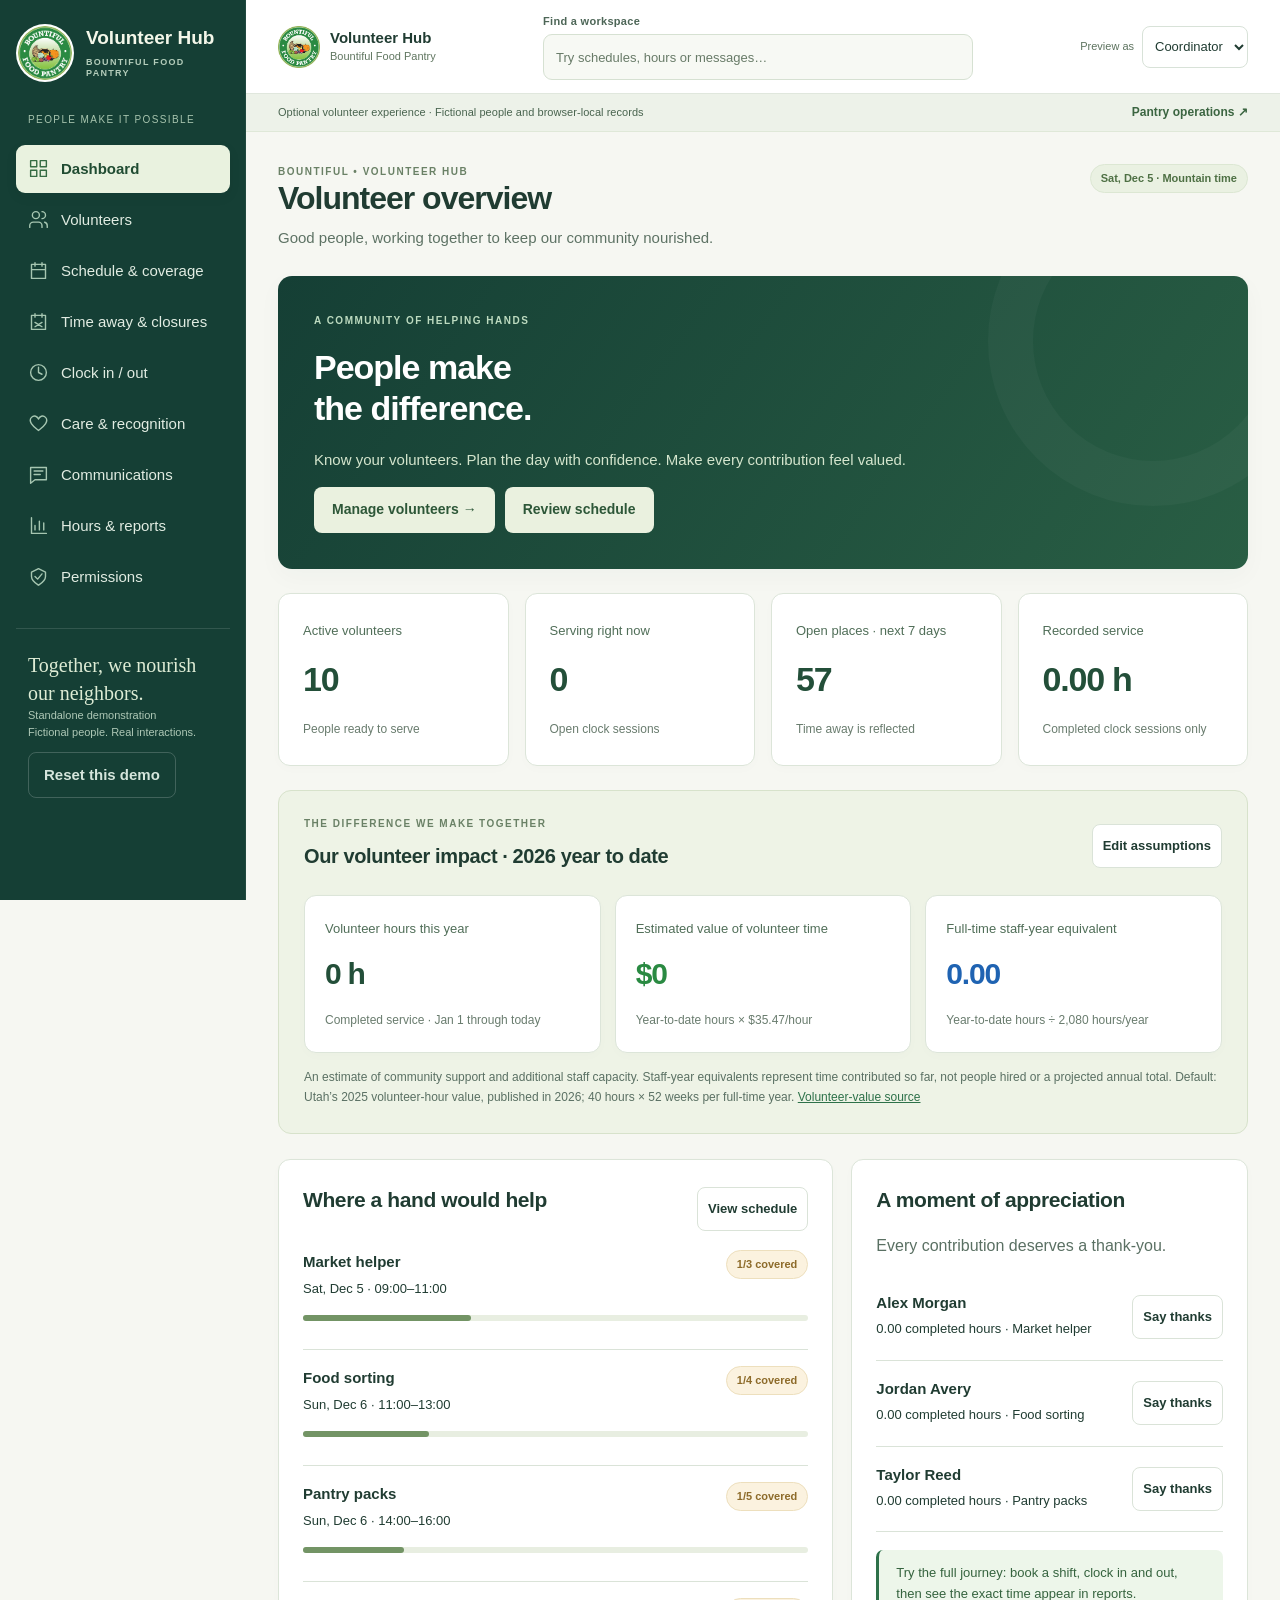
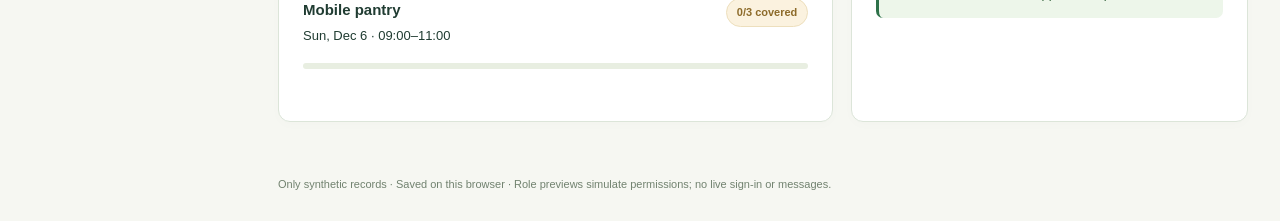
==== commit 9f03ee6c: "Unify BFP operations and volunteer design with clearer navigation and reporting controls" ====
--- a/volunteers/index.html
+++ b/volunteers/index.html
@@ -6,6 +6,29 @@
 
 .impact-summary{margin:0 0 24px;padding:25px;border:1px solid #d1dfc6;border-radius:17px;background:linear-gradient(125deg,#edf5e5,#f7f9ef)}.impact-summary h2{margin-bottom:5px}.impact-metrics{grid-template-columns:repeat(3,minmax(0,1fr));margin:18px 0 14px}.impact-metrics .metric{border-color:#dce6d4}.impact-metrics .metric:nth-child(2) .value{color:#2a8a42}.impact-metrics .metric:nth-child(3) .value{color:#1f63b2}.impact-summary .tab-note{line-height:1.6;margin-bottom:0}@media(max-width:950px){.impact-metrics{grid-template-columns:1fr}.impact-summary{padding:20px}}
 
+</style><style>/* Bountiful design system — independent, accessible pantry workspaces. */
+:root{--forest:#153f35;--evergreen:#286346;--sage:#e7eee4;--cream:#f6f7f2;--ink:#203c32;--muted:#5a7063;--line:#dae3d8;--green:#2d7149;--blue:#225f86;--deep:#153f35;--bg:#f6f7f2;--gold:#b0833f}
+body.task-workspace,body.volunteer-workspace{font-family:'Segoe UI',Arial,sans-serif;font-size:16px;line-height:1.55;background:var(--cream);color:var(--ink);-webkit-font-smoothing:antialiased}
+.task-workspace>aside,.task-workspace.program-home>aside,.volunteer-workspace>aside{background:var(--forest);border:0;width:246px;padding:24px 16px;color:#f5f8ef;box-shadow:inset -1px 0 #ffffff0d}
+.task-workspace .shell,.task-workspace.program-home .shell,.volunteer-workspace .shell{margin-left:246px}
+.task-workspace aside .logo{width:130px;height:84px;filter:none}.task-workspace aside .workspace{font-size:10px;letter-spacing:1.7px;margin:24px 12px 12px;color:#abc6b2!important}.task-workspace .nav-group{border-color:#ffffff15;padding:9px 0}.task-workspace .nav-group summary{color:#b7cfc0;font-size:13px;letter-spacing:.2px;padding:10px 12px}.task-workspace .nav-group[open] summary{color:#edf5e8}.task-workspace nav button,.volunteer-workspace nav button{color:#e1ece2!important;border-radius:9px;background:transparent;font-weight:500;font-size:15px;min-height:48px;margin:3px 0}.task-workspace nav button .icon,.volunteer-workspace nav svg{color:#a6c6b1!important}.task-workspace nav button:hover:not(.active),.volunteer-workspace nav button:hover:not(.active){background:#ffffff0e}.task-workspace nav button.active,.volunteer-workspace nav button.active{background:#e9f2df;color:#204c32!important;border-left:0;box-shadow:0 4px 12px #061b1712;font-weight:700}.task-workspace nav button.active .icon,.volunteer-workspace nav button.active svg{color:#356c43!important}.task-workspace aside .aside-bottom{border-top:1px solid #ffffff20;margin-top:24px;padding-top:22px}.task-workspace aside .aside-bottom,.task-workspace aside .aside-bottom strong,.task-workspace aside .aside-bottom p,.task-workspace aside .aside-bottom button{color:#b5cdbd!important}.task-workspace aside .aside-bottom strong{font-family:Georgia,serif;font-weight:400;font-size:19px;line-height:1.45;color:#e2ecd8!important}.task-workspace aside .aside-bottom p{font-size:12px}.task-workspace aside .aside-bottom button{border-color:#ffffff30;font-size:12px}.task-workspace aside .aside-bottom button:hover{background:#ffffff0d}
+.task-workspace .shell>header,.volunteer-workspace .shell>header{background:#fff;border-bottom:1px solid #e0e7dd;min-height:94px;padding:16px 32px;gap:22px;box-shadow:none}.task-workspace .header-home img{width:48px;height:48px}.task-workspace .header-home span{font-size:16px;letter-spacing:-.3px}.task-workspace .header-home small{font-size:12px;color:#64796a}.task-workspace .task-finder>label,.volunteer-workspace .vol-finder>label{font-size:11px;font-weight:700;letter-spacing:.3px;color:#4d6657}.task-workspace .task-finder input,.volunteer-workspace .vol-finder input{background:#f7f9f4;border:1px solid #d6e1d2;border-radius:9px;box-shadow:none;min-height:46px}.task-workspace .task-finder input:focus,.volunteer-workspace .vol-finder input:focus{background:#fff;border-color:#649575}.task-workspace .demo-settings summary{font-size:12px;color:#526b5b}.task-workspace #workspaceNotice,.volunteer-workspace .suite-notice{background:#edf2e9;color:#49644f;border-bottom:1px solid #dfe8d8;padding:9px 32px;font-size:11px;letter-spacing:.05px}.task-workspace #workspaceNotice>span:first-child::before{content:'';display:inline-block;width:6px;height:6px;background:#73916a;border-radius:50%;margin-right:7px;vertical-align:middle}
+.task-workspace main,.task-workspace.program-home main,.volunteer-workspace main{max-width:1460px;padding:32px;margin:0 auto}.task-workspace .heading{margin:0 0 25px}.task-workspace .heading .eyebrow{font-size:10px;letter-spacing:1.5px;color:#647b68;margin-bottom:7px}.task-workspace .heading h1,.volunteer-workspace h1{font-size:32px;letter-spacing:-1px;font-weight:700;line-height:1.22;margin:0 0 8px}.task-workspace .heading p,.volunteer-workspace .page-head p.muted{font-size:15px;line-height:1.6;color:#5d7264}.task-workspace .heading #subtitle{max-width:720px}
+.task-workspace button,.task-workspace select,.task-workspace input,.volunteer-workspace button,.volunteer-workspace input,.volunteer-workspace select{border-radius:8px;min-height:46px;font-size:15px}.task-workspace button,.volunteer-workspace button{transition:background .15s,border-color .15s,box-shadow .15s}.task-workspace .primary,.volunteer-workspace .primary{background:var(--evergreen);border-color:var(--evergreen);box-shadow:0 2px 4px #153f3512;color:white}.task-workspace .primary:hover,.volunteer-workspace .primary:hover{background:#1d5138}.task-workspace :focus-visible,.volunteer-workspace :focus-visible{outline:3px solid #377aaf;outline-offset:3px}.task-workspace .card,.volunteer-workspace .panel,.volunteer-workspace .metric{background:#fff;border:1px solid #dce5d9;border-radius:12px;padding:24px;box-shadow:0 3px 12px #183c2604}.task-workspace h2,.volunteer-workspace h2{font-size:21px;letter-spacing:-.4px}.task-workspace .metric .value,.volunteer-workspace .metric .value{font-size:34px;color:#234f39;font-weight:700;letter-spacing:-1.2px}.task-workspace .metric p,.volunteer-workspace .metric label{font-size:13px;color:#506e58}.task-workspace .metric p:last-child,.volunteer-workspace .metric small{font-size:12px;color:#697c6e}.task-workspace .notice,.volunteer-workspace .notice{font-size:13px;line-height:1.6}.task-workspace .filterbar{background:#fff;border:1px solid #dce5d9;border-radius:10px;padding:14px 18px;box-shadow:0 2px 4px #183c2603}.task-workspace .workspace-tabs button{border-color:#d3dfd0;color:#46654e;font-size:14px;min-height:44px}.task-workspace .workspace-tabs button[aria-pressed=true]{background:#e5efdf;color:#234f35;border-color:#8caf81;box-shadow:inset 0 -2px #769c68}.task-workspace .table-wrap,.volunteer-workspace .table-wrap{border:1px solid #dfe7dc;border-radius:10px;background:#fff}.task-workspace table,.volunteer-workspace table{font-size:14px}.task-workspace th,.volunteer-workspace th{background:#f3f6ee;color:#57705b;font-weight:650;font-size:12px;letter-spacing:.2px;text-transform:none;padding:14px}.task-workspace td,.volunteer-workspace td{border-color:#e5ebe1;padding:14px;white-space:normal}.task-workspace tbody tr:hover,.volunteer-workspace tbody tr:hover{background:#fafcf7}.task-workspace .planning-form label,.volunteer-workspace .field,.volunteer-workspace .form-grid label{font-size:14px;color:#3e5b47}.task-workspace dialog,.volunteer-workspace dialog{border-radius:16px;border:1px solid #dce6d7;box-shadow:0 24px 100px #103b3540}.task-workspace dialog::backdrop,.volunteer-workspace dialog::backdrop{background:#102d2570;backdrop-filter:blur(3px)}
+.studio-hero{display:grid;grid-template-columns:1.25fr 1fr;gap:0;border:1px solid #d6e1ce;border-radius:16px;overflow:hidden;margin:0 0 35px!important;background:#fff;box-shadow:0 8px 28px #153f3506}.studio-hero-copy{background:linear-gradient(120deg,#153f35,#245943);color:white;position:relative;overflow:hidden;padding:38px 32px}.studio-hero-copy .eyebrow{color:#bfd6b4;font-size:10px;letter-spacing:1.8px;margin:0 0 23px}.studio-hero h1{font-size:36px;line-height:1.18;letter-spacing:-1.3px;margin:0 0 20px;color:#fff;position:relative;z-index:1}.studio-hero h1 span{color:#d2e4b9}.studio-hero-copy>p:not(.eyebrow){font-size:15px;line-height:1.75;color:#deead9;max-width:360px;position:relative;z-index:1}.studio-hero-tags{display:flex;gap:16px;margin-top:25px;font-size:11px;color:#c6d9bf;letter-spacing:.3px}.studio-hero-tags span::before{content:'·';margin-right:8px;color:#d6bc76}.studio-sprig{position:absolute;right:-40px;bottom:-60px;width:230px;height:230px;color:#d6eac0;opacity:.08;pointer-events:none}.studio-month-card{padding:28px}.studio-card-top{display:flex;justify-content:space-between;align-items:center;margin-bottom:12px}.studio-card-top .eyebrow{margin:0;font-size:10px;letter-spacing:1.3px;color:#5f7c5e}.studio-source-count{font-size:12px;font-weight:700;color:#496546;border:1px solid #dce7d4;background:#f3f7ee;border-radius:20px;padding:4px 10px}.studio-month-card>label{font-size:11px;font-weight:650;color:#5b6f5c;display:flex;align-items:center;justify-content:space-between;gap:10px;margin-bottom:16px}.studio-month-card input{min-height:36px;font-size:13px;width:164px;padding:5px 8px;border-color:#dbe4d6}.studio-source-list button{display:flex;align-items:center;text-align:left;width:100%;background:#fff;border:0;border-top:1px solid #e3eade;border-radius:0;padding:13px 0;gap:12px}.studio-source-list button:hover{background:#f7faf3}.studio-source-list button>span:nth-child(2){flex:1}.studio-source-list strong{font-size:14px;display:block}.studio-source-list small{font-size:11px;font-weight:400;color:#667a68;display:block;margin-top:3px}.studio-source-list button>span:last-child{font-size:20px;color:#638b5c}.studio-source-dot{width:24px;height:24px;border:1px solid #d3dfcb;border-radius:50%;background:#f6f9f2;display:grid;place-items:center;flex-shrink:0;font-size:13px;color:#2e693d}.studio-source-dot.complete{background:#e6f0dc;border-color:#b4cda3}.studio-source-note{display:block;color:#6e7f6d;font-size:10px;line-height:1.6;margin-top:10px}.studio-section-title{display:flex;justify-content:space-between;align-items:flex-end;gap:16px;margin:0 0 20px}.studio-section-title .eyebrow{font-size:10px;letter-spacing:1.7px;margin:0 0 8px;color:#6c8367}.studio-section-title h2{font-size:23px;margin:0;letter-spacing:-.5px}.studio-section-title>span{font-size:12px;color:#6a7f6c}.task-workspace .task-grid{margin:0 0 32px;gap:14px}.task-workspace .task-choice{border:1px solid #dbe5d5;padding:22px;min-height:116px;border-radius:11px;background:#fff;box-shadow:0 4px 10px #133e2603;transition:box-shadow .15s,border-color .15s}.task-workspace .task-choice:hover{border-color:#86a47c;box-shadow:0 7px 18px #153f350b;background:#fbfdf8}.task-workspace .task-choice strong{font-size:17px;font-weight:700;line-height:1.35}.task-workspace .task-choice small{font-size:13px;line-height:1.5;color:#667b68;margin-top:6px}.task-workspace .task-symbol{background:#edf3e7;color:#436e3d;min-width:46px;width:46px;height:46px;border-radius:11px}.task-workspace .task-symbol svg{width:24px;height:24px}.task-workspace .task-choice[data-view=board] .task-symbol,.task-workspace .task-choice[data-view=mobile] .task-symbol{background:#eaf1f5;color:#3d7089}.task-workspace .task-choice[data-view=inventory] .task-symbol{background:#f7f0df;color:#9d7b37}.task-workspace .task-choice>span:last-child{font-size:21px;font-weight:400}.studio-volunteer-invite{display:flex;align-items:center;gap:20px;background:#edf2e7;border:1px solid #d9e4d0;border-radius:12px;padding:24px;margin:0 0 34px!important}.studio-volunteer-invite>div{flex:1}.studio-volunteer-invite .eyebrow{font-size:9px;letter-spacing:1.6px;color:#627d56;margin:0 0 7px}.studio-volunteer-invite h2{font-size:20px;margin:0 0 7px;color:#355a35}.studio-volunteer-invite p:not(.eyebrow){margin:0;font-size:13px;color:#5f745a;max-width:530px}.studio-link-button{display:inline-flex;align-items:center;justify-content:center;gap:14px;border:1px solid #b6c9ab;padding:12px 16px;border-radius:8px;font-size:13px;color:#2b5939;text-decoration:none;background:#fff;font-weight:650;min-height:46px;white-space:nowrap}.studio-link-button:hover{background:#f9fcf4}.task-workspace .all-workspaces{border-top:0;padding-top:0}.task-workspace .workspace-directory{gap:18px;margin-top:0}.task-workspace .directory-group{border:1px solid #dce5d7;border-radius:12px;padding:23px}.task-workspace .directory-group h3{font-size:17px;color:#466a41;padding-bottom:16px}.task-workspace .directory-group button{padding:15px 22px 15px 0}.task-workspace .directory-group strong{font-size:15px}.task-workspace .directory-group small{font-size:12px;line-height:1.6;color:#6b7d68}.task-workspace footer,.volunteer-workspace footer{font-size:11px;color:#71826f;padding:22px 32px 28px}
+.volunteer-workspace .brand{font-size:19px;color:#f3f7e9;gap:12px}.volunteer-workspace .brand small{font-size:9px;letter-spacing:1.3px;color:#b4cdbb}.volunteer-workspace .navlabel{font-size:10px;letter-spacing:1.4px;color:#a7c4ae;margin:30px 12px 14px}.volunteer-workspace aside .aside-bottom{border-top:1px solid #ffffff20;margin-top:24px}.volunteer-workspace .aside-bottom .leaf{font-size:20px}.volunteer-workspace .aside-bottom p{font-size:11px;color:#aec8b6}.volunteer-workspace aside nav{display:block;overflow:visible}.volunteer-workspace nav button{display:flex;width:100%;white-space:normal;padding:12px;gap:12px;align-items:center}.volunteer-workspace nav svg{flex-shrink:0;width:21px;height:21px}.volunteer-workspace aside{height:100dvh;overflow:auto;position:fixed;inset:0 auto 0 0;display:flex;flex-direction:column;z-index:40}.volunteer-workspace .vol-brand{display:flex;align-items:center;gap:10px;flex-shrink:0}.vol-brand img{width:42px;height:42px}.vol-brand strong{display:block;font-size:15px;line-height:1.3}.vol-brand small{display:block;font-size:11px;color:#607660}.volunteer-workspace .identity{gap:8px;flex-shrink:0}.volunteer-workspace .identity label{font-size:11px;color:#5d735f}.volunteer-workspace .identity select{font-size:13px;padding:8px;min-height:42px}.volunteer-workspace .vol-finder{position:relative;flex:1;max-width:430px;min-width:140px}.vol-finder label{display:block;margin-bottom:4px}.vol-finder input{width:100%}.vol-finder input::placeholder{font-size:13px;color:#687b68}#volTaskResults{position:absolute;top:100%;left:0;right:0;background:white;border:1px solid #d4dfce;border-radius:9px;box-shadow:0 12px 36px #183f3526;z-index:60;max-height:60vh;overflow:auto;padding:6px}#volTaskResults button{display:flex;align-items:center;text-align:left;gap:12px;width:100%;border:0;background:white;padding:12px;font-size:14px}#volTaskResults button:hover{background:#eff5e9}#volTaskResults svg{width:20px;height:20px}#volTaskResults p{padding:12px;font-size:13px}.volunteer-workspace .suite-notice{display:flex;justify-content:space-between;gap:10px;align-items:center}.suite-notice a{color:#3b6541;font-weight:650;text-decoration:none;font-size:12px}.suite-notice a:hover{text-decoration:underline}.volunteer-workspace .page-head{margin-bottom:26px;align-items:flex-start}.volunteer-workspace .eyebrow{font-size:10px;letter-spacing:1.5px;color:#6a8166}.volunteer-workspace .chip{font-size:11px;padding:5px 10px;background:#eaf1e2;color:#4e7044;border:1px solid #dce7d3}.volunteer-workspace .chip.blue{background:#eaf1f5;color:#3c6a86;border-color:#d8e5ed}.volunteer-workspace .chip.amber{background:#fbf2df;color:#8d6b2a;border-color:#eddfbd}.volunteer-workspace .hero{background:linear-gradient(125deg,#153f35,#295e44);border-radius:14px;padding:36px;box-shadow:0 8px 24px #153f3508}.volunteer-workspace .hero h2{font-family:'Segoe UI',Arial,sans-serif;font-size:34px;font-weight:650;line-height:1.2;letter-spacing:-1px;margin:18px 0}.volunteer-workspace .hero p{font-size:15px;line-height:1.7;max-width:610px;color:#d4e5cd}.volunteer-workspace .hero .eyebrow{font-size:10px;letter-spacing:1.5px}.volunteer-workspace .hero button{background:#eaf1df;color:#2d5738;font-size:14px;padding:12px 18px}.volunteer-workspace .metrics{gap:16px;margin:24px 0}.volunteer-workspace .impact-summary{background:#eef3e6;border:1px solid #d7e2cb;border-radius:13px;padding:25px;margin-bottom:25px}.volunteer-workspace .impact-summary h2{font-size:20px}.volunteer-workspace .impact-metrics{gap:14px}.volunteer-workspace .impact-metrics .metric{padding:20px}.volunteer-workspace .impact-metrics .value{font-size:30px}.volunteer-workspace .tab-note{font-size:12px;line-height:1.7}.volunteer-workspace .person{border-radius:12px;border:1px solid #dce5d6;box-shadow:0 4px 16px #183f3504;transition:box-shadow .15s}.volunteer-workspace .person:hover{transform:none;box-shadow:0 8px 25px #183f3512;border-color:#91ad81}.volunteer-workspace .person-top{background:linear-gradient(135deg,color-mix(in srgb,var(--tone) 16%,white),color-mix(in srgb,var(--tone) 7%,white));height:135px}.volunteer-workspace .person-top .avatar{background:#fff;border:1px solid #ffffffd0;width:76px;height:76px;box-shadow:0 4px 15px #183f350c}.volunteer-workspace .person-body{padding:20px}.volunteer-workspace .person h3{font-size:18px;letter-spacing:-.3px}.volunteer-workspace .person-body p{font-size:12px}.volunteer-workspace .person .chip{font-size:11px}.volunteer-workspace .person-foot{font-size:12px;color:#61765e}.volunteer-workspace .person-foot b{font-size:21px;color:#31583a}.volunteer-workspace .entry strong{font-size:15px}.volunteer-workspace .entry p{font-size:13px}.volunteer-workspace .shift{border-radius:11px;border:1px solid #dbe5d5;padding:24px}.volunteer-workspace .shift-date{font-size:13px}.volunteer-workspace .shift h3{font-size:18px}.volunteer-workspace .progress{background:#e8eee1;height:6px}.volunteer-workspace .progress span{background:#739465}.volunteer-workspace .toolbar{padding:16px;background:#edf2e7;border:1px solid #dce6d4;border-radius:10px;gap:12px}.volunteer-workspace .toolbar label{font-size:13px}.volunteer-workspace .small{font-size:13px;min-height:40px}.volunteer-workspace .actions button{font-size:14px}.volunteer-workspace .profile-stats{background:#edf3e4}.volunteer-workspace .detail{background:#f2f6ed;font-size:14px}.volunteer-workspace .detail small{font-size:11px}.volunteer-workspace .profile-head h2{font-size:25px}.volunteer-workspace .form-actions{padding-top:18px;border-top:1px solid #e1e9da}.volunteer-workspace .checks label{font-size:14px}.volunteer-workspace .error{font-size:14px}.volunteer-workspace table{white-space:normal}.volunteer-workspace .table-wrap{overflow:auto}.volunteer-workspace .table-wrap table{min-width:650px}#volMenu,#volMenuClose,#volMenuShade{display:none}#volMenuShade{position:fixed;inset:0;border:0;background:#102d2566;z-index:35;border-radius:0}
+.volunteer-workspace[data-demo-mode=Kiosk]>aside{display:none}.volunteer-workspace[data-demo-mode=Kiosk]>.shell{margin-left:0}.volunteer-workspace[data-demo-mode=Kiosk] .page-head,.volunteer-workspace[data-demo-mode=Kiosk] .vol-finder,.volunteer-workspace[data-demo-mode=Kiosk] #volMenu{display:none}.volunteer-workspace[data-demo-mode=Kiosk] main{padding:22px 16px;max-width:600px}.volunteer-workspace[data-demo-mode=Kiosk] header{min-height:76px;padding-top:12px;padding-bottom:12px}.volunteer-workspace .kiosk{padding:26px;max-width:480px;border-radius:15px;box-shadow:0 8px 30px #153f3507}.volunteer-workspace .kiosk h2{font-size:28px;margin:18px 0 10px}.volunteer-workspace .kiosk .keypad{gap:8px;margin:18px auto;max-width:280px}.volunteer-workspace .keypad button{min-height:54px;font-size:23px}.volunteer-workspace .kiosk input{font-size:28px;min-height:54px}.volunteer-workspace .kiosk .caption{font-size:13px}.volunteer-workspace .kiosk .error:empty{display:none}.volunteer-workspace[data-demo-mode=Kiosk] footer{max-width:520px;margin:auto;padding:0 20px 20px;text-align:center}.volunteer-workspace[data-demo-mode=Kiosk] .kiosk .tab-note{margin:12px 0 0}
+@media(max-width:1200px){.task-workspace .header-home span{display:none}.task-workspace .studio-hero{grid-template-columns:1.15fr 1fr}.studio-hero-copy{padding:32px 26px}.studio-hero h1{font-size:32px}.studio-month-card{padding:24px}.studio-volunteer-invite{flex-wrap:wrap}.studio-volunteer-invite .studio-link-button{margin-left:66px}.volunteer-workspace .vol-brand small{display:none}.volunteer-workspace .vol-brand{gap:8px}.volunteer-workspace .vol-brand img{width:36px}.volunteer-workspace .cards{grid-template-columns:repeat(3,minmax(0,1fr))}.volunteer-workspace .metrics{grid-template-columns:repeat(2,minmax(0,1fr))}.volunteer-workspace .two{grid-template-columns:1fr}}
+@media(max-width:1000px){.studio-hero-copy{padding:30px 22px}.studio-hero h1{font-size:29px}.studio-month-card{padding:22px 18px}.studio-month-card>label{align-items:flex-start;flex-direction:column;gap:5px}.studio-hero-copy>p:not(.eyebrow){font-size:14px}.studio-section-title>span{display:none}.task-workspace .task-choice{padding:19px 17px;gap:13px}.task-workspace .task-choice strong{font-size:16px}.task-workspace .task-choice small{font-size:12px}.volunteer-workspace .cards{grid-template-columns:repeat(2,minmax(0,1fr))}.volunteer-workspace .impact-metrics{grid-template-columns:1fr}.volunteer-workspace .shell>header{gap:12px}.volunteer-workspace .vol-brand strong{font-size:14px}.volunteer-workspace .identity label{display:none}}
+@media(max-width:900px){.task-workspace>aside,.task-workspace.program-home>aside,.volunteer-workspace>aside{width:285px;transform:translateX(-100%);padding:22px 16px}.task-workspace.workspace-menu-open>aside,.volunteer-workspace.vol-menu-open>aside{transform:translateX(0)}.task-workspace .shell,.task-workspace.program-home .shell,.volunteer-workspace .shell{margin-left:0}.task-workspace .shell>header,.volunteer-workspace .shell>header{padding:14px 22px;min-height:88px}.task-workspace main,.task-workspace.program-home main,.volunteer-workspace main{padding:26px 22px}.task-workspace #workspaceNotice,.volunteer-workspace .suite-notice{padding:9px 22px}.task-workspace #closeWorkspaceMenu,.volunteer-workspace #volMenuClose{background:#ffffff12;border:1px solid #ffffff30;color:#dfebdb;display:block;align-self:flex-end;font-size:13px;margin:10px 0}.volunteer-workspace #volMenu{display:block;padding:8px 11px}.volunteer-workspace #volMenuShade:not([hidden]){display:block}.volunteer-workspace nav{margin:0;display:block}.volunteer-workspace .navlabel,.volunteer-workspace .aside-bottom{display:block}.volunteer-workspace .brand img{width:52px;height:52px}.volunteer-workspace .brand{font-size:20px}.volunteer-workspace .aside-bottom{margin-top:auto}.volunteer-workspace .shell>header{display:flex;height:auto}.volunteer-workspace .vol-brand img{display:none}.volunteer-workspace .identity .avatar{display:none}.volunteer-workspace .identity select{max-width:130px}}
+@media(max-width:600px){.task-workspace main,.task-workspace.program-home main,.volunteer-workspace main{padding:22px 16px}.task-workspace .shell>header,.volunteer-workspace .shell>header{padding:12px 16px;gap:10px}.task-workspace .shell>header{grid-template-columns:auto 1fr auto}.task-workspace .task-finder input{font-size:16px}.task-workspace #workspaceNotice,.volunteer-workspace .suite-notice{padding:8px 16px;font-size:10px}.task-workspace .studio-hero{grid-template-columns:1fr;border-radius:13px;margin-bottom:28px!important}.studio-hero-copy{padding:30px 24px}.studio-hero h1{font-size:32px;letter-spacing:-1px}.studio-hero-copy .eyebrow{margin-bottom:18px}.studio-hero-copy>p:not(.eyebrow){font-size:15px}.studio-hero-tags{margin-top:22px}.studio-month-card{padding:23px}.studio-month-card>label{flex-direction:row;align-items:center}.studio-month-card input{width:165px}.studio-source-note{font-size:11px}.studio-source-list small{font-size:12px}.studio-source-list strong{font-size:15px}.studio-section-title h2{font-size:22px}.task-workspace .task-grid{grid-template-columns:1fr;gap:12px}.task-workspace .task-choice{min-height:105px;padding:21px 18px}.task-workspace .task-choice strong{font-size:18px}.task-workspace .task-choice small{font-size:14px}.studio-volunteer-invite{padding:22px;gap:14px}.studio-volunteer-invite>.task-symbol{display:none}.studio-volunteer-invite h2{font-size:22px}.studio-volunteer-invite p:not(.eyebrow){font-size:14px}.studio-volunteer-invite .studio-link-button{margin:2px 0 0;width:100%;font-size:14px}.task-workspace .heading h1,.volunteer-workspace h1{font-size:28px}.task-workspace .card,.volunteer-workspace .panel{padding:20px}.task-workspace .task-symbol{width:44px;height:44px;min-width:44px}.task-workspace .directory-group strong{font-size:16px}.task-workspace .directory-group small{font-size:13px}.task-workspace footer,.volunteer-workspace footer{padding:20px 16px;font-size:11px}.volunteer-workspace .shell>header{display:grid;grid-template-columns:auto 1fr auto}.volunteer-workspace .vol-brand{justify-content:center}.volunteer-workspace .vol-brand strong{font-size:14px}.volunteer-workspace .vol-finder{grid-column:1/-1;grid-row:2;width:100%;max-width:none}.volunteer-workspace .vol-finder input{font-size:16px}.volunteer-workspace .identity select{font-size:12px;padding:7px;max-width:115px;min-height:42px}.volunteer-workspace .suite-notice{flex-wrap:wrap}.volunteer-workspace .suite-notice a{font-size:11px}.volunteer-workspace .page-head{gap:12px}.volunteer-workspace .page-head>.chip{font-size:10px}.volunteer-workspace .hero{padding:28px 23px}.volunteer-workspace .hero h2{font-size:29px}.volunteer-workspace .hero .actions{gap:10px}.volunteer-workspace .hero button{font-size:14px;min-height:48px}.volunteer-workspace .metrics{gap:12px}.volunteer-workspace .metric{padding:18px 14px}.volunteer-workspace .metric label{font-size:12px}.volunteer-workspace .metric .value{font-size:29px}.volunteer-workspace .metric small{font-size:11px}.volunteer-workspace .impact-summary{padding:20px 16px}.volunteer-workspace .impact-metrics .metric{padding:18px}.volunteer-workspace .impact-summary .row{gap:12px}.volunteer-workspace .cards{grid-template-columns:1fr;gap:16px}.volunteer-workspace .person-top{height:120px;padding:20px}.volunteer-workspace .person-body{padding:20px}.volunteer-workspace .person h3{font-size:20px}.volunteer-workspace .person .chip{font-size:12px}.volunteer-workspace .person-body p{font-size:13px}.volunteer-workspace .actions button{min-height:46px;font-size:14px}.volunteer-workspace .toolbar input{width:100%;min-width:0}.volunteer-workspace .toolbar{padding:14px}.volunteer-workspace .toolbar select{font-size:14px}.volunteer-workspace .shift{padding:20px}.volunteer-workspace .shift .actions button{width:100%}.volunteer-workspace .shift-date{font-size:13px;line-height:1.6}.volunteer-workspace .shift .row{gap:10px}.volunteer-workspace .form-grid{grid-template-columns:1fr}.volunteer-workspace .form-grid label,.volunteer-workspace .field{font-size:15px}.volunteer-workspace input,.volunteer-workspace select,.volunteer-workspace textarea{font-size:16px}.volunteer-workspace .full{grid-column:auto}.volunteer-workspace .kiosk{padding:21px 18px}.volunteer-workspace .kiosk h2{font-size:26px}.volunteer-workspace[data-demo-mode=Kiosk] .shell>header{display:flex;justify-content:space-between}.volunteer-workspace[data-demo-mode=Kiosk] .vol-brand{justify-content:flex-start}.volunteer-workspace[data-demo-mode=Kiosk] .vol-brand img{display:block;width:38px;height:38px}.volunteer-workspace[data-demo-mode=Kiosk] .suite-notice{font-size:10px}.volunteer-workspace[data-demo-mode=Kiosk] main{padding:16px}.volunteer-workspace .kiosk .keypad{margin:15px auto;gap:7px}.volunteer-workspace .kiosk .keypad button{min-height:48px}.volunteer-workspace .kiosk p.muted{font-size:14px}.volunteer-workspace .kiosk .tab-note{font-size:11px}.volunteer-workspace .detail-grid{grid-template-columns:1fr}}
+@media(prefers-reduced-motion:reduce){*{scroll-behavior:auto!important;transition:none!important;animation:none!important}}
+@media print{.studio-hero,.studio-volunteer-invite,.suite-notice,.vol-finder,#volMenuShade,#volMenuClose,.studio-section-title{display:none!important}.task-workspace .shell,.task-workspace.program-home .shell,.volunteer-workspace .shell{margin:0!important}.task-workspace main,.volunteer-workspace main{padding:0!important}.task-workspace .card,.volunteer-workspace .panel{box-shadow:none}.volunteer-workspace .table-wrap table{min-width:0}}
+[hidden]{display:none!important}
+.skip-link{position:absolute;left:16px;top:-100px;background:white;color:#234e34;padding:12px 20px;border:2px solid #3e7750;z-index:200;border-radius:8px;font-size:16px}.skip-link:focus{top:12px}
+.studio-source-list button>span:nth-child(2){display:flex;align-items:center;justify-content:space-between;gap:10px}.studio-source-list small{margin-top:0}.studio-source-list button{padding:12px 0}.studio-source-note{font-size:11px}.studio-hero-copy{padding-top:32px;padding-bottom:32px}.volunteer-workspace .small{min-height:44px}.vol-save-notice{padding:12px 18px;margin:18px 32px 0;background:#e5f0dd;border:1px solid #a8c595;border-radius:9px;color:#315b39;font-size:14px}.vol-table-hint{display:none}
+@media(max-width:600px){.vol-table-hint{display:block;font-size:13px;color:#597351;margin:18px 0 8px}.vol-save-notice{margin:14px 16px 0}.studio-source-note{font-size:12px}.studio-source-list small{font-size:12px}.studio-hero-copy{padding-top:28px;padding-bottom:28px}}
+@media print{.vol-save-notice,.vol-table-hint{display:none!important}}
 </style></head><body><aside><a class="brand" href="#dashboard"><img src="[data-uri]" alt="Bountiful Food Pantry"><span>Volunteer Hub<small>BOUNTIFUL FOOD PANTRY</small></span></a><p class="navlabel">PEOPLE MAKE IT POSSIBLE</p><nav aria-label="Main navigation" id="nav"></nav><div class="aside-bottom"><div class="leaf">Together, we nourish<br>our neighbors.</div><p>Standalone demonstration<br>Fictional people. Real interactions.</p><button id="reset" class="ghost">Reset this demo</button></div></aside><div class="shell"><header><span class="demo-label">BFP VOLUNTEER DEMO</span><div class="identity"><label for="mode">Preview as</label><select id="mode"><option>Coordinator</option><option>Volunteer</option><option>Kiosk</option></select><span class="avatar mini">SC</span></div></header><main><div id="page"></div></main><footer>Only synthetic records · Saved on this browser · Role previews simulate permissions; no live sign-in or messages.</footer></div><dialog id="modal"><div class="dialog-head"><h2 id="modalTitle"></h2><button id="close" aria-label="Close dialog">×</button></div><div id="modalBody"></div></dialog><div id="toast" role="status" aria-live="polite"></div><script>'use strict';
 const KEY='bfp-standalone-volunteers-v2',TZ='America/Denver';
 const $=s=>document.querySelector(s),esc=s=>String(s??'').replace(/[&<>"']/g,c=>({'&':'&amp;','<':'&lt;','>':'&gt;','"':'&quot;',"'":'&#39;'}[c]));
@@ -94,4 +117,27 @@
 window.addEventListener('hashchange',()=>{const v=location.hash.slice(1);if(titles[v]&&v!==view){view=v;render()}});window.addEventListener('storage',e=>{if(e.key===KEY&&e.newValue){try{db=JSON.parse(e.newValue);render()}catch{notify('Unable to load demo update.')}}});
 setInterval(()=>{if($('#elapsed')&&active(selectedPerson))$('#elapsed').textContent=elapsed(active(selectedPerson))},10000);
 if(titles[location.hash.slice(1)])view=location.hash.slice(1);render();
-</script></body></html>+</script><script>/* Independent BFP volunteer presentation and navigation. */
+(()=>{'use strict';
+Object.assign(titles,{dashboard:'Volunteer overview',people:'Volunteers',schedule:'Schedule & coverage',away:'Time away & closures',clock:'Clock in & out',care:'Care & recognition',messages:'Communications',reports:'Hours & impact',profile:'My volunteer home',permissions:'Access & review'});
+const header=document.querySelector('.shell>header'),identity=header.querySelector('.identity');identity.querySelector('.avatar')?.remove();
+header.replaceChildren();header.innerHTML='<button type="button" id="volMenu" aria-label="Open navigation menu" aria-controls="volAside" aria-expanded="false">☰ Menu</button><div class="vol-brand"><img src="[data-uri]" alt=""><div><strong>Volunteer Hub</strong><small>Bountiful Food Pantry</small></div></div><div class="vol-finder"><label for="volTaskFinder">Find a workspace</label><input type="search" id="volTaskFinder" placeholder="Try schedules, hours or messages…" autocomplete="off" aria-expanded="false" aria-controls="volTaskResults"><div id="volTaskResults" aria-label="Workspace search results" hidden></div></div>';header.append(identity);
+const notice=document.createElement('div');notice.className='suite-notice';notice.innerHTML='<span>Optional volunteer experience · Fictional people and browser-local records</span><a href="https://foundations-and-horizons.github.io/BFP-Demo/">Pantry operations ↗</a>';header.after(notice);
+const aside=document.querySelector('body>aside');aside.id='volAside';const close=document.createElement('button');close.type='button';close.id='volMenuClose';close.textContent='Close menu ×';aside.querySelector('.brand').after(close);aside.querySelector('.brand').onclick=e=>{e.preventDefault();go(isAdmin()?'dashboard':mode==='Volunteer'?'profile':'clock')};
+const shade=document.createElement('button');shade.id='volMenuShade';shade.hidden=true;shade.setAttribute('aria-label','Close navigation menu');document.body.append(shade);
+let menuOpen=false;
+function syncMenu(){const narrow=matchMedia('(max-width:900px)').matches,isKiosk=mode==='Kiosk';aside.inert=isKiosk||narrow&&!menuOpen;document.querySelector('.shell').inert=narrow&&menuOpen&&!isKiosk;$('#volMenu').setAttribute('aria-expanded',String(narrow&&menuOpen));$('#volMenu').setAttribute('aria-label',menuOpen?'Close navigation menu':'Open navigation menu');shade.hidden=!narrow||!menuOpen||isKiosk}
+function setMenu(open){menuOpen=open;document.body.classList.toggle('vol-menu-open',open);syncMenu();if(open)close.focus();else if(document.activeElement?.closest('aside'))$('#volMenu').focus()}
+$('#volMenu').onclick=()=>setMenu(!menuOpen);close.onclick=()=>setMenu(false);shade.onclick=()=>setMenu(false);window.addEventListener('resize',syncMenu);
+const synonym={dashboard:'overview home impact community',people:'volunteers directory people profiles add name',schedule:'calendar shifts coverage book assign availability',away:'absence vacation holidays closures time away',clock:'kiosk code clock in out time checkin',care:'thank you birthdays milestones recognition certificate',messages:'communication messages email newsletter reminders inbox',reports:'reports export hours corrections service time impact',profile:'home own availability profile preferences',permissions:'access roles permissions audit history'};
+function findTasks(){const q=$('#volTaskFinder').value.trim().toLowerCase(),box=$('#volTaskResults');if(!q){box.hidden=true;$('#volTaskFinder').setAttribute('aria-expanded','false');return}const hits=[...$('#nav').querySelectorAll('[data-go]')].filter(b=>q.split(/\s+/).every(word=>(b.textContent+' '+synonym[b.dataset.go]).toLowerCase().includes(word))).slice(0,8);box.innerHTML=hits.length?hits.map(b=>'<button type="button" data-workspace="'+b.dataset.go+'">'+icon(b.dataset.go)+'<span>'+esc(b.textContent)+'</span></button>').join(''):'<p>No matching workspace. Try “schedule”, “hours” or “volunteers”.</p>';box.hidden=false;$('#volTaskFinder').setAttribute('aria-expanded','true');box.querySelectorAll('button').forEach(b=>b.onclick=()=>{go(b.dataset.workspace);$('#volTaskFinder').value='';box.hidden=true;$('#volTaskFinder').setAttribute('aria-expanded','false')})}
+$('#volTaskFinder').oninput=findTasks;$('#volTaskFinder').onkeydown=e=>{if(e.key==='ArrowDown'){$('#volTaskResults button')?.focus();e.preventDefault()}};
+document.addEventListener('keydown',e=>{if(e.key==='Escape'){setMenu(false);$('#volTaskResults').hidden=true;$('#volTaskFinder').setAttribute('aria-expanded','false')}});document.addEventListener('click',e=>{if(!e.target.closest('.vol-finder')){$('#volTaskResults').hidden=true;$('#volTaskFinder').setAttribute('aria-expanded','false')}});
+const savedNotice=document.createElement('div');savedNotice.className='vol-save-notice';savedNotice.hidden=true;notice.after(savedNotice);const oldNotify=notify;notify=function(message){oldNotify(message);savedNotice.textContent=message;savedNotice.hidden=false};let lastView=view,lastMode=mode;
+const base=render;render=function(){base();if(lastView!==view||lastMode!==mode){savedNotice.hidden=true;$('#volTaskFinder').value='';$('#volTaskResults').hidden=true;$('#volTaskFinder').setAttribute('aria-expanded','false')}lastView=view;lastMode=mode;document.body.classList.add('volunteer-workspace');document.body.dataset.demoMode=mode;document.body.dataset.volunteerView=view;setMenu(false);document.querySelectorAll('.table-wrap').forEach(el=>{el.tabIndex=0;el.setAttribute('role','region');el.setAttribute('aria-label','Report table; scroll horizontally for more columns');if(!el.previousElementSibling?.classList.contains('vol-table-hint')){const hint=document.createElement('p');hint.className='vol-table-hint';hint.textContent='Swipe across the table to see more columns.';el.before(hint)}});if(view==='dashboard'){const hero=$('#page .hero');if(hero){hero.querySelector('h2').innerHTML='People make<br>the difference.';hero.querySelector('p:not(.eyebrow)').textContent='Know your volunteers. Plan the day with confidence. Make every contribution feel valued.';const buttons=hero.querySelectorAll('button');buttons[0].textContent='Manage volunteers →';buttons[1].textContent='Review schedule'}}};
+window.addEventListener('hashchange',()=>{const target=location.hash.slice(1);if(target&&Object.hasOwn(titles,target)&&target!==view){view=target;render()}});
+const skip=document.createElement('a');skip.href='#volunteer-main';skip.className='skip-link';skip.textContent='Skip to main content';document.body.prepend(skip);document.querySelector('main').id='volunteer-main';document.querySelector('main').tabIndex=-1;
+render();
+})();
+
+</script></body></html>
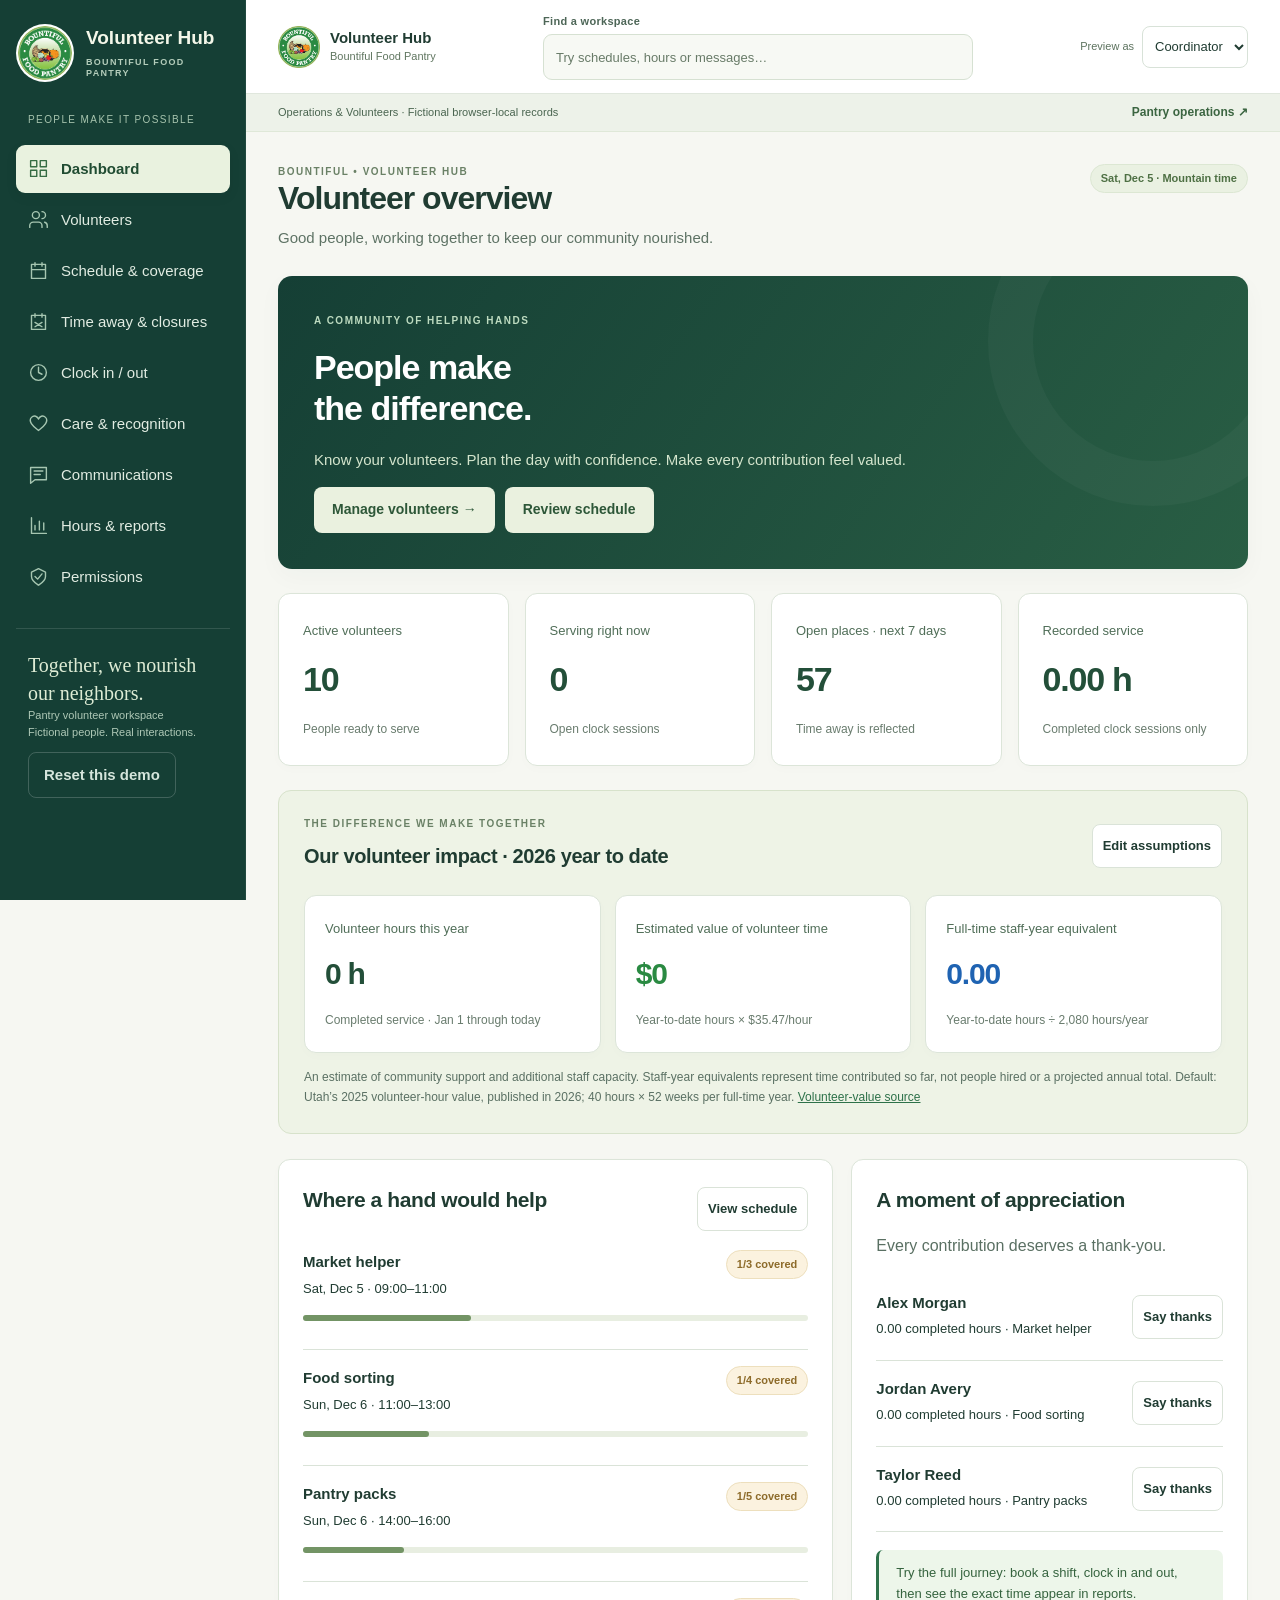
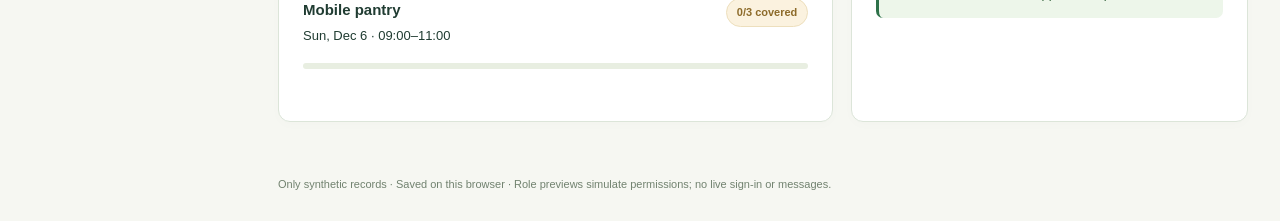
==== commit 09cfd3eb: "Include volunteer program and connect completed hours to pantry reporting" ====
--- a/volunteers/index.html
+++ b/volunteers/index.html
@@ -6,123 +6,161 @@
 
 .impact-summary{margin:0 0 24px;padding:25px;border:1px solid #d1dfc6;border-radius:17px;background:linear-gradient(125deg,#edf5e5,#f7f9ef)}.impact-summary h2{margin-bottom:5px}.impact-metrics{grid-template-columns:repeat(3,minmax(0,1fr));margin:18px 0 14px}.impact-metrics .metric{border-color:#dce6d4}.impact-metrics .metric:nth-child(2) .value{color:#2a8a42}.impact-metrics .metric:nth-child(3) .value{color:#1f63b2}.impact-summary .tab-note{line-height:1.6;margin-bottom:0}@media(max-width:950px){.impact-metrics{grid-template-columns:1fr}.impact-summary{padding:20px}}
 
-</style><style>/* Bountiful design system — independent, accessible pantry workspaces. */
-:root{--forest:#153f35;--evergreen:#286346;--sage:#e7eee4;--cream:#f6f7f2;--ink:#203c32;--muted:#5a7063;--line:#dae3d8;--green:#2d7149;--blue:#225f86;--deep:#153f35;--bg:#f6f7f2;--gold:#b0833f}
-body.task-workspace,body.volunteer-workspace{font-family:'Segoe UI',Arial,sans-serif;font-size:16px;line-height:1.55;background:var(--cream);color:var(--ink);-webkit-font-smoothing:antialiased}
-.task-workspace>aside,.task-workspace.program-home>aside,.volunteer-workspace>aside{background:var(--forest);border:0;width:246px;padding:24px 16px;color:#f5f8ef;box-shadow:inset -1px 0 #ffffff0d}
-.task-workspace .shell,.task-workspace.program-home .shell,.volunteer-workspace .shell{margin-left:246px}
-.task-workspace aside .logo{width:130px;height:84px;filter:none}.task-workspace aside .workspace{font-size:10px;letter-spacing:1.7px;margin:24px 12px 12px;color:#abc6b2!important}.task-workspace .nav-group{border-color:#ffffff15;padding:9px 0}.task-workspace .nav-group summary{color:#b7cfc0;font-size:13px;letter-spacing:.2px;padding:10px 12px}.task-workspace .nav-group[open] summary{color:#edf5e8}.task-workspace nav button,.volunteer-workspace nav button{color:#e1ece2!important;border-radius:9px;background:transparent;font-weight:500;font-size:15px;min-height:48px;margin:3px 0}.task-workspace nav button .icon,.volunteer-workspace nav svg{color:#a6c6b1!important}.task-workspace nav button:hover:not(.active),.volunteer-workspace nav button:hover:not(.active){background:#ffffff0e}.task-workspace nav button.active,.volunteer-workspace nav button.active{background:#e9f2df;color:#204c32!important;border-left:0;box-shadow:0 4px 12px #061b1712;font-weight:700}.task-workspace nav button.active .icon,.volunteer-workspace nav button.active svg{color:#356c43!important}.task-workspace aside .aside-bottom{border-top:1px solid #ffffff20;margin-top:24px;padding-top:22px}.task-workspace aside .aside-bottom,.task-workspace aside .aside-bottom strong,.task-workspace aside .aside-bottom p,.task-workspace aside .aside-bottom button{color:#b5cdbd!important}.task-workspace aside .aside-bottom strong{font-family:Georgia,serif;font-weight:400;font-size:19px;line-height:1.45;color:#e2ecd8!important}.task-workspace aside .aside-bottom p{font-size:12px}.task-workspace aside .aside-bottom button{border-color:#ffffff30;font-size:12px}.task-workspace aside .aside-bottom button:hover{background:#ffffff0d}
-.task-workspace .shell>header,.volunteer-workspace .shell>header{background:#fff;border-bottom:1px solid #e0e7dd;min-height:94px;padding:16px 32px;gap:22px;box-shadow:none}.task-workspace .header-home img{width:48px;height:48px}.task-workspace .header-home span{font-size:16px;letter-spacing:-.3px}.task-workspace .header-home small{font-size:12px;color:#64796a}.task-workspace .task-finder>label,.volunteer-workspace .vol-finder>label{font-size:11px;font-weight:700;letter-spacing:.3px;color:#4d6657}.task-workspace .task-finder input,.volunteer-workspace .vol-finder input{background:#f7f9f4;border:1px solid #d6e1d2;border-radius:9px;box-shadow:none;min-height:46px}.task-workspace .task-finder input:focus,.volunteer-workspace .vol-finder input:focus{background:#fff;border-color:#649575}.task-workspace .demo-settings summary{font-size:12px;color:#526b5b}.task-workspace #workspaceNotice,.volunteer-workspace .suite-notice{background:#edf2e9;color:#49644f;border-bottom:1px solid #dfe8d8;padding:9px 32px;font-size:11px;letter-spacing:.05px}.task-workspace #workspaceNotice>span:first-child::before{content:'';display:inline-block;width:6px;height:6px;background:#73916a;border-radius:50%;margin-right:7px;vertical-align:middle}
-.task-workspace main,.task-workspace.program-home main,.volunteer-workspace main{max-width:1460px;padding:32px;margin:0 auto}.task-workspace .heading{margin:0 0 25px}.task-workspace .heading .eyebrow{font-size:10px;letter-spacing:1.5px;color:#647b68;margin-bottom:7px}.task-workspace .heading h1,.volunteer-workspace h1{font-size:32px;letter-spacing:-1px;font-weight:700;line-height:1.22;margin:0 0 8px}.task-workspace .heading p,.volunteer-workspace .page-head p.muted{font-size:15px;line-height:1.6;color:#5d7264}.task-workspace .heading #subtitle{max-width:720px}
-.task-workspace button,.task-workspace select,.task-workspace input,.volunteer-workspace button,.volunteer-workspace input,.volunteer-workspace select{border-radius:8px;min-height:46px;font-size:15px}.task-workspace button,.volunteer-workspace button{transition:background .15s,border-color .15s,box-shadow .15s}.task-workspace .primary,.volunteer-workspace .primary{background:var(--evergreen);border-color:var(--evergreen);box-shadow:0 2px 4px #153f3512;color:white}.task-workspace .primary:hover,.volunteer-workspace .primary:hover{background:#1d5138}.task-workspace :focus-visible,.volunteer-workspace :focus-visible{outline:3px solid #377aaf;outline-offset:3px}.task-workspace .card,.volunteer-workspace .panel,.volunteer-workspace .metric{background:#fff;border:1px solid #dce5d9;border-radius:12px;padding:24px;box-shadow:0 3px 12px #183c2604}.task-workspace h2,.volunteer-workspace h2{font-size:21px;letter-spacing:-.4px}.task-workspace .metric .value,.volunteer-workspace .metric .value{font-size:34px;color:#234f39;font-weight:700;letter-spacing:-1.2px}.task-workspace .metric p,.volunteer-workspace .metric label{font-size:13px;color:#506e58}.task-workspace .metric p:last-child,.volunteer-workspace .metric small{font-size:12px;color:#697c6e}.task-workspace .notice,.volunteer-workspace .notice{font-size:13px;line-height:1.6}.task-workspace .filterbar{background:#fff;border:1px solid #dce5d9;border-radius:10px;padding:14px 18px;box-shadow:0 2px 4px #183c2603}.task-workspace .workspace-tabs button{border-color:#d3dfd0;color:#46654e;font-size:14px;min-height:44px}.task-workspace .workspace-tabs button[aria-pressed=true]{background:#e5efdf;color:#234f35;border-color:#8caf81;box-shadow:inset 0 -2px #769c68}.task-workspace .table-wrap,.volunteer-workspace .table-wrap{border:1px solid #dfe7dc;border-radius:10px;background:#fff}.task-workspace table,.volunteer-workspace table{font-size:14px}.task-workspace th,.volunteer-workspace th{background:#f3f6ee;color:#57705b;font-weight:650;font-size:12px;letter-spacing:.2px;text-transform:none;padding:14px}.task-workspace td,.volunteer-workspace td{border-color:#e5ebe1;padding:14px;white-space:normal}.task-workspace tbody tr:hover,.volunteer-workspace tbody tr:hover{background:#fafcf7}.task-workspace .planning-form label,.volunteer-workspace .field,.volunteer-workspace .form-grid label{font-size:14px;color:#3e5b47}.task-workspace dialog,.volunteer-workspace dialog{border-radius:16px;border:1px solid #dce6d7;box-shadow:0 24px 100px #103b3540}.task-workspace dialog::backdrop,.volunteer-workspace dialog::backdrop{background:#102d2570;backdrop-filter:blur(3px)}
-.studio-hero{display:grid;grid-template-columns:1.25fr 1fr;gap:0;border:1px solid #d6e1ce;border-radius:16px;overflow:hidden;margin:0 0 35px!important;background:#fff;box-shadow:0 8px 28px #153f3506}.studio-hero-copy{background:linear-gradient(120deg,#153f35,#245943);color:white;position:relative;overflow:hidden;padding:38px 32px}.studio-hero-copy .eyebrow{color:#bfd6b4;font-size:10px;letter-spacing:1.8px;margin:0 0 23px}.studio-hero h1{font-size:36px;line-height:1.18;letter-spacing:-1.3px;margin:0 0 20px;color:#fff;position:relative;z-index:1}.studio-hero h1 span{color:#d2e4b9}.studio-hero-copy>p:not(.eyebrow){font-size:15px;line-height:1.75;color:#deead9;max-width:360px;position:relative;z-index:1}.studio-hero-tags{display:flex;gap:16px;margin-top:25px;font-size:11px;color:#c6d9bf;letter-spacing:.3px}.studio-hero-tags span::before{content:'·';margin-right:8px;color:#d6bc76}.studio-sprig{position:absolute;right:-40px;bottom:-60px;width:230px;height:230px;color:#d6eac0;opacity:.08;pointer-events:none}.studio-month-card{padding:28px}.studio-card-top{display:flex;justify-content:space-between;align-items:center;margin-bottom:12px}.studio-card-top .eyebrow{margin:0;font-size:10px;letter-spacing:1.3px;color:#5f7c5e}.studio-source-count{font-size:12px;font-weight:700;color:#496546;border:1px solid #dce7d4;background:#f3f7ee;border-radius:20px;padding:4px 10px}.studio-month-card>label{font-size:11px;font-weight:650;color:#5b6f5c;display:flex;align-items:center;justify-content:space-between;gap:10px;margin-bottom:16px}.studio-month-card input{min-height:36px;font-size:13px;width:164px;padding:5px 8px;border-color:#dbe4d6}.studio-source-list button{display:flex;align-items:center;text-align:left;width:100%;background:#fff;border:0;border-top:1px solid #e3eade;border-radius:0;padding:13px 0;gap:12px}.studio-source-list button:hover{background:#f7faf3}.studio-source-list button>span:nth-child(2){flex:1}.studio-source-list strong{font-size:14px;display:block}.studio-source-list small{font-size:11px;font-weight:400;color:#667a68;display:block;margin-top:3px}.studio-source-list button>span:last-child{font-size:20px;color:#638b5c}.studio-source-dot{width:24px;height:24px;border:1px solid #d3dfcb;border-radius:50%;background:#f6f9f2;display:grid;place-items:center;flex-shrink:0;font-size:13px;color:#2e693d}.studio-source-dot.complete{background:#e6f0dc;border-color:#b4cda3}.studio-source-note{display:block;color:#6e7f6d;font-size:10px;line-height:1.6;margin-top:10px}.studio-section-title{display:flex;justify-content:space-between;align-items:flex-end;gap:16px;margin:0 0 20px}.studio-section-title .eyebrow{font-size:10px;letter-spacing:1.7px;margin:0 0 8px;color:#6c8367}.studio-section-title h2{font-size:23px;margin:0;letter-spacing:-.5px}.studio-section-title>span{font-size:12px;color:#6a7f6c}.task-workspace .task-grid{margin:0 0 32px;gap:14px}.task-workspace .task-choice{border:1px solid #dbe5d5;padding:22px;min-height:116px;border-radius:11px;background:#fff;box-shadow:0 4px 10px #133e2603;transition:box-shadow .15s,border-color .15s}.task-workspace .task-choice:hover{border-color:#86a47c;box-shadow:0 7px 18px #153f350b;background:#fbfdf8}.task-workspace .task-choice strong{font-size:17px;font-weight:700;line-height:1.35}.task-workspace .task-choice small{font-size:13px;line-height:1.5;color:#667b68;margin-top:6px}.task-workspace .task-symbol{background:#edf3e7;color:#436e3d;min-width:46px;width:46px;height:46px;border-radius:11px}.task-workspace .task-symbol svg{width:24px;height:24px}.task-workspace .task-choice[data-view=board] .task-symbol,.task-workspace .task-choice[data-view=mobile] .task-symbol{background:#eaf1f5;color:#3d7089}.task-workspace .task-choice[data-view=inventory] .task-symbol{background:#f7f0df;color:#9d7b37}.task-workspace .task-choice>span:last-child{font-size:21px;font-weight:400}.studio-volunteer-invite{display:flex;align-items:center;gap:20px;background:#edf2e7;border:1px solid #d9e4d0;border-radius:12px;padding:24px;margin:0 0 34px!important}.studio-volunteer-invite>div{flex:1}.studio-volunteer-invite .eyebrow{font-size:9px;letter-spacing:1.6px;color:#627d56;margin:0 0 7px}.studio-volunteer-invite h2{font-size:20px;margin:0 0 7px;color:#355a35}.studio-volunteer-invite p:not(.eyebrow){margin:0;font-size:13px;color:#5f745a;max-width:530px}.studio-link-button{display:inline-flex;align-items:center;justify-content:center;gap:14px;border:1px solid #b6c9ab;padding:12px 16px;border-radius:8px;font-size:13px;color:#2b5939;text-decoration:none;background:#fff;font-weight:650;min-height:46px;white-space:nowrap}.studio-link-button:hover{background:#f9fcf4}.task-workspace .all-workspaces{border-top:0;padding-top:0}.task-workspace .workspace-directory{gap:18px;margin-top:0}.task-workspace .directory-group{border:1px solid #dce5d7;border-radius:12px;padding:23px}.task-workspace .directory-group h3{font-size:17px;color:#466a41;padding-bottom:16px}.task-workspace .directory-group button{padding:15px 22px 15px 0}.task-workspace .directory-group strong{font-size:15px}.task-workspace .directory-group small{font-size:12px;line-height:1.6;color:#6b7d68}.task-workspace footer,.volunteer-workspace footer{font-size:11px;color:#71826f;padding:22px 32px 28px}
-.volunteer-workspace .brand{font-size:19px;color:#f3f7e9;gap:12px}.volunteer-workspace .brand small{font-size:9px;letter-spacing:1.3px;color:#b4cdbb}.volunteer-workspace .navlabel{font-size:10px;letter-spacing:1.4px;color:#a7c4ae;margin:30px 12px 14px}.volunteer-workspace aside .aside-bottom{border-top:1px solid #ffffff20;margin-top:24px}.volunteer-workspace .aside-bottom .leaf{font-size:20px}.volunteer-workspace .aside-bottom p{font-size:11px;color:#aec8b6}.volunteer-workspace aside nav{display:block;overflow:visible}.volunteer-workspace nav button{display:flex;width:100%;white-space:normal;padding:12px;gap:12px;align-items:center}.volunteer-workspace nav svg{flex-shrink:0;width:21px;height:21px}.volunteer-workspace aside{height:100dvh;overflow:auto;position:fixed;inset:0 auto 0 0;display:flex;flex-direction:column;z-index:40}.volunteer-workspace .vol-brand{display:flex;align-items:center;gap:10px;flex-shrink:0}.vol-brand img{width:42px;height:42px}.vol-brand strong{display:block;font-size:15px;line-height:1.3}.vol-brand small{display:block;font-size:11px;color:#607660}.volunteer-workspace .identity{gap:8px;flex-shrink:0}.volunteer-workspace .identity label{font-size:11px;color:#5d735f}.volunteer-workspace .identity select{font-size:13px;padding:8px;min-height:42px}.volunteer-workspace .vol-finder{position:relative;flex:1;max-width:430px;min-width:140px}.vol-finder label{display:block;margin-bottom:4px}.vol-finder input{width:100%}.vol-finder input::placeholder{font-size:13px;color:#687b68}#volTaskResults{position:absolute;top:100%;left:0;right:0;background:white;border:1px solid #d4dfce;border-radius:9px;box-shadow:0 12px 36px #183f3526;z-index:60;max-height:60vh;overflow:auto;padding:6px}#volTaskResults button{display:flex;align-items:center;text-align:left;gap:12px;width:100%;border:0;background:white;padding:12px;font-size:14px}#volTaskResults button:hover{background:#eff5e9}#volTaskResults svg{width:20px;height:20px}#volTaskResults p{padding:12px;font-size:13px}.volunteer-workspace .suite-notice{display:flex;justify-content:space-between;gap:10px;align-items:center}.suite-notice a{color:#3b6541;font-weight:650;text-decoration:none;font-size:12px}.suite-notice a:hover{text-decoration:underline}.volunteer-workspace .page-head{margin-bottom:26px;align-items:flex-start}.volunteer-workspace .eyebrow{font-size:10px;letter-spacing:1.5px;color:#6a8166}.volunteer-workspace .chip{font-size:11px;padding:5px 10px;background:#eaf1e2;color:#4e7044;border:1px solid #dce7d3}.volunteer-workspace .chip.blue{background:#eaf1f5;color:#3c6a86;border-color:#d8e5ed}.volunteer-workspace .chip.amber{background:#fbf2df;color:#8d6b2a;border-color:#eddfbd}.volunteer-workspace .hero{background:linear-gradient(125deg,#153f35,#295e44);border-radius:14px;padding:36px;box-shadow:0 8px 24px #153f3508}.volunteer-workspace .hero h2{font-family:'Segoe UI',Arial,sans-serif;font-size:34px;font-weight:650;line-height:1.2;letter-spacing:-1px;margin:18px 0}.volunteer-workspace .hero p{font-size:15px;line-height:1.7;max-width:610px;color:#d4e5cd}.volunteer-workspace .hero .eyebrow{font-size:10px;letter-spacing:1.5px}.volunteer-workspace .hero button{background:#eaf1df;color:#2d5738;font-size:14px;padding:12px 18px}.volunteer-workspace .metrics{gap:16px;margin:24px 0}.volunteer-workspace .impact-summary{background:#eef3e6;border:1px solid #d7e2cb;border-radius:13px;padding:25px;margin-bottom:25px}.volunteer-workspace .impact-summary h2{font-size:20px}.volunteer-workspace .impact-metrics{gap:14px}.volunteer-workspace .impact-metrics .metric{padding:20px}.volunteer-workspace .impact-metrics .value{font-size:30px}.volunteer-workspace .tab-note{font-size:12px;line-height:1.7}.volunteer-workspace .person{border-radius:12px;border:1px solid #dce5d6;box-shadow:0 4px 16px #183f3504;transition:box-shadow .15s}.volunteer-workspace .person:hover{transform:none;box-shadow:0 8px 25px #183f3512;border-color:#91ad81}.volunteer-workspace .person-top{background:linear-gradient(135deg,color-mix(in srgb,var(--tone) 16%,white),color-mix(in srgb,var(--tone) 7%,white));height:135px}.volunteer-workspace .person-top .avatar{background:#fff;border:1px solid #ffffffd0;width:76px;height:76px;box-shadow:0 4px 15px #183f350c}.volunteer-workspace .person-body{padding:20px}.volunteer-workspace .person h3{font-size:18px;letter-spacing:-.3px}.volunteer-workspace .person-body p{font-size:12px}.volunteer-workspace .person .chip{font-size:11px}.volunteer-workspace .person-foot{font-size:12px;color:#61765e}.volunteer-workspace .person-foot b{font-size:21px;color:#31583a}.volunteer-workspace .entry strong{font-size:15px}.volunteer-workspace .entry p{font-size:13px}.volunteer-workspace .shift{border-radius:11px;border:1px solid #dbe5d5;padding:24px}.volunteer-workspace .shift-date{font-size:13px}.volunteer-workspace .shift h3{font-size:18px}.volunteer-workspace .progress{background:#e8eee1;height:6px}.volunteer-workspace .progress span{background:#739465}.volunteer-workspace .toolbar{padding:16px;background:#edf2e7;border:1px solid #dce6d4;border-radius:10px;gap:12px}.volunteer-workspace .toolbar label{font-size:13px}.volunteer-workspace .small{font-size:13px;min-height:40px}.volunteer-workspace .actions button{font-size:14px}.volunteer-workspace .profile-stats{background:#edf3e4}.volunteer-workspace .detail{background:#f2f6ed;font-size:14px}.volunteer-workspace .detail small{font-size:11px}.volunteer-workspace .profile-head h2{font-size:25px}.volunteer-workspace .form-actions{padding-top:18px;border-top:1px solid #e1e9da}.volunteer-workspace .checks label{font-size:14px}.volunteer-workspace .error{font-size:14px}.volunteer-workspace table{white-space:normal}.volunteer-workspace .table-wrap{overflow:auto}.volunteer-workspace .table-wrap table{min-width:650px}#volMenu,#volMenuClose,#volMenuShade{display:none}#volMenuShade{position:fixed;inset:0;border:0;background:#102d2566;z-index:35;border-radius:0}
-.volunteer-workspace[data-demo-mode=Kiosk]>aside{display:none}.volunteer-workspace[data-demo-mode=Kiosk]>.shell{margin-left:0}.volunteer-workspace[data-demo-mode=Kiosk] .page-head,.volunteer-workspace[data-demo-mode=Kiosk] .vol-finder,.volunteer-workspace[data-demo-mode=Kiosk] #volMenu{display:none}.volunteer-workspace[data-demo-mode=Kiosk] main{padding:22px 16px;max-width:600px}.volunteer-workspace[data-demo-mode=Kiosk] header{min-height:76px;padding-top:12px;padding-bottom:12px}.volunteer-workspace .kiosk{padding:26px;max-width:480px;border-radius:15px;box-shadow:0 8px 30px #153f3507}.volunteer-workspace .kiosk h2{font-size:28px;margin:18px 0 10px}.volunteer-workspace .kiosk .keypad{gap:8px;margin:18px auto;max-width:280px}.volunteer-workspace .keypad button{min-height:54px;font-size:23px}.volunteer-workspace .kiosk input{font-size:28px;min-height:54px}.volunteer-workspace .kiosk .caption{font-size:13px}.volunteer-workspace .kiosk .error:empty{display:none}.volunteer-workspace[data-demo-mode=Kiosk] footer{max-width:520px;margin:auto;padding:0 20px 20px;text-align:center}.volunteer-workspace[data-demo-mode=Kiosk] .kiosk .tab-note{margin:12px 0 0}
-@media(max-width:1200px){.task-workspace .header-home span{display:none}.task-workspace .studio-hero{grid-template-columns:1.15fr 1fr}.studio-hero-copy{padding:32px 26px}.studio-hero h1{font-size:32px}.studio-month-card{padding:24px}.studio-volunteer-invite{flex-wrap:wrap}.studio-volunteer-invite .studio-link-button{margin-left:66px}.volunteer-workspace .vol-brand small{display:none}.volunteer-workspace .vol-brand{gap:8px}.volunteer-workspace .vol-brand img{width:36px}.volunteer-workspace .cards{grid-template-columns:repeat(3,minmax(0,1fr))}.volunteer-workspace .metrics{grid-template-columns:repeat(2,minmax(0,1fr))}.volunteer-workspace .two{grid-template-columns:1fr}}
-@media(max-width:1000px){.studio-hero-copy{padding:30px 22px}.studio-hero h1{font-size:29px}.studio-month-card{padding:22px 18px}.studio-month-card>label{align-items:flex-start;flex-direction:column;gap:5px}.studio-hero-copy>p:not(.eyebrow){font-size:14px}.studio-section-title>span{display:none}.task-workspace .task-choice{padding:19px 17px;gap:13px}.task-workspace .task-choice strong{font-size:16px}.task-workspace .task-choice small{font-size:12px}.volunteer-workspace .cards{grid-template-columns:repeat(2,minmax(0,1fr))}.volunteer-workspace .impact-metrics{grid-template-columns:1fr}.volunteer-workspace .shell>header{gap:12px}.volunteer-workspace .vol-brand strong{font-size:14px}.volunteer-workspace .identity label{display:none}}
-@media(max-width:900px){.task-workspace>aside,.task-workspace.program-home>aside,.volunteer-workspace>aside{width:285px;transform:translateX(-100%);padding:22px 16px}.task-workspace.workspace-menu-open>aside,.volunteer-workspace.vol-menu-open>aside{transform:translateX(0)}.task-workspace .shell,.task-workspace.program-home .shell,.volunteer-workspace .shell{margin-left:0}.task-workspace .shell>header,.volunteer-workspace .shell>header{padding:14px 22px;min-height:88px}.task-workspace main,.task-workspace.program-home main,.volunteer-workspace main{padding:26px 22px}.task-workspace #workspaceNotice,.volunteer-workspace .suite-notice{padding:9px 22px}.task-workspace #closeWorkspaceMenu,.volunteer-workspace #volMenuClose{background:#ffffff12;border:1px solid #ffffff30;color:#dfebdb;display:block;align-self:flex-end;font-size:13px;margin:10px 0}.volunteer-workspace #volMenu{display:block;padding:8px 11px}.volunteer-workspace #volMenuShade:not([hidden]){display:block}.volunteer-workspace nav{margin:0;display:block}.volunteer-workspace .navlabel,.volunteer-workspace .aside-bottom{display:block}.volunteer-workspace .brand img{width:52px;height:52px}.volunteer-workspace .brand{font-size:20px}.volunteer-workspace .aside-bottom{margin-top:auto}.volunteer-workspace .shell>header{display:flex;height:auto}.volunteer-workspace .vol-brand img{display:none}.volunteer-workspace .identity .avatar{display:none}.volunteer-workspace .identity select{max-width:130px}}
-@media(max-width:600px){.task-workspace main,.task-workspace.program-home main,.volunteer-workspace main{padding:22px 16px}.task-workspace .shell>header,.volunteer-workspace .shell>header{padding:12px 16px;gap:10px}.task-workspace .shell>header{grid-template-columns:auto 1fr auto}.task-workspace .task-finder input{font-size:16px}.task-workspace #workspaceNotice,.volunteer-workspace .suite-notice{padding:8px 16px;font-size:10px}.task-workspace .studio-hero{grid-template-columns:1fr;border-radius:13px;margin-bottom:28px!important}.studio-hero-copy{padding:30px 24px}.studio-hero h1{font-size:32px;letter-spacing:-1px}.studio-hero-copy .eyebrow{margin-bottom:18px}.studio-hero-copy>p:not(.eyebrow){font-size:15px}.studio-hero-tags{margin-top:22px}.studio-month-card{padding:23px}.studio-month-card>label{flex-direction:row;align-items:center}.studio-month-card input{width:165px}.studio-source-note{font-size:11px}.studio-source-list small{font-size:12px}.studio-source-list strong{font-size:15px}.studio-section-title h2{font-size:22px}.task-workspace .task-grid{grid-template-columns:1fr;gap:12px}.task-workspace .task-choice{min-height:105px;padding:21px 18px}.task-workspace .task-choice strong{font-size:18px}.task-workspace .task-choice small{font-size:14px}.studio-volunteer-invite{padding:22px;gap:14px}.studio-volunteer-invite>.task-symbol{display:none}.studio-volunteer-invite h2{font-size:22px}.studio-volunteer-invite p:not(.eyebrow){font-size:14px}.studio-volunteer-invite .studio-link-button{margin:2px 0 0;width:100%;font-size:14px}.task-workspace .heading h1,.volunteer-workspace h1{font-size:28px}.task-workspace .card,.volunteer-workspace .panel{padding:20px}.task-workspace .task-symbol{width:44px;height:44px;min-width:44px}.task-workspace .directory-group strong{font-size:16px}.task-workspace .directory-group small{font-size:13px}.task-workspace footer,.volunteer-workspace footer{padding:20px 16px;font-size:11px}.volunteer-workspace .shell>header{display:grid;grid-template-columns:auto 1fr auto}.volunteer-workspace .vol-brand{justify-content:center}.volunteer-workspace .vol-brand strong{font-size:14px}.volunteer-workspace .vol-finder{grid-column:1/-1;grid-row:2;width:100%;max-width:none}.volunteer-workspace .vol-finder input{font-size:16px}.volunteer-workspace .identity select{font-size:12px;padding:7px;max-width:115px;min-height:42px}.volunteer-workspace .suite-notice{flex-wrap:wrap}.volunteer-workspace .suite-notice a{font-size:11px}.volunteer-workspace .page-head{gap:12px}.volunteer-workspace .page-head>.chip{font-size:10px}.volunteer-workspace .hero{padding:28px 23px}.volunteer-workspace .hero h2{font-size:29px}.volunteer-workspace .hero .actions{gap:10px}.volunteer-workspace .hero button{font-size:14px;min-height:48px}.volunteer-workspace .metrics{gap:12px}.volunteer-workspace .metric{padding:18px 14px}.volunteer-workspace .metric label{font-size:12px}.volunteer-workspace .metric .value{font-size:29px}.volunteer-workspace .metric small{font-size:11px}.volunteer-workspace .impact-summary{padding:20px 16px}.volunteer-workspace .impact-metrics .metric{padding:18px}.volunteer-workspace .impact-summary .row{gap:12px}.volunteer-workspace .cards{grid-template-columns:1fr;gap:16px}.volunteer-workspace .person-top{height:120px;padding:20px}.volunteer-workspace .person-body{padding:20px}.volunteer-workspace .person h3{font-size:20px}.volunteer-workspace .person .chip{font-size:12px}.volunteer-workspace .person-body p{font-size:13px}.volunteer-workspace .actions button{min-height:46px;font-size:14px}.volunteer-workspace .toolbar input{width:100%;min-width:0}.volunteer-workspace .toolbar{padding:14px}.volunteer-workspace .toolbar select{font-size:14px}.volunteer-workspace .shift{padding:20px}.volunteer-workspace .shift .actions button{width:100%}.volunteer-workspace .shift-date{font-size:13px;line-height:1.6}.volunteer-workspace .shift .row{gap:10px}.volunteer-workspace .form-grid{grid-template-columns:1fr}.volunteer-workspace .form-grid label,.volunteer-workspace .field{font-size:15px}.volunteer-workspace input,.volunteer-workspace select,.volunteer-workspace textarea{font-size:16px}.volunteer-workspace .full{grid-column:auto}.volunteer-workspace .kiosk{padding:21px 18px}.volunteer-workspace .kiosk h2{font-size:26px}.volunteer-workspace[data-demo-mode=Kiosk] .shell>header{display:flex;justify-content:space-between}.volunteer-workspace[data-demo-mode=Kiosk] .vol-brand{justify-content:flex-start}.volunteer-workspace[data-demo-mode=Kiosk] .vol-brand img{display:block;width:38px;height:38px}.volunteer-workspace[data-demo-mode=Kiosk] .suite-notice{font-size:10px}.volunteer-workspace[data-demo-mode=Kiosk] main{padding:16px}.volunteer-workspace .kiosk .keypad{margin:15px auto;gap:7px}.volunteer-workspace .kiosk .keypad button{min-height:48px}.volunteer-workspace .kiosk p.muted{font-size:14px}.volunteer-workspace .kiosk .tab-note{font-size:11px}.volunteer-workspace .detail-grid{grid-template-columns:1fr}}
-@media(prefers-reduced-motion:reduce){*{scroll-behavior:auto!important;transition:none!important;animation:none!important}}
-@media print{.studio-hero,.studio-volunteer-invite,.suite-notice,.vol-finder,#volMenuShade,#volMenuClose,.studio-section-title{display:none!important}.task-workspace .shell,.task-workspace.program-home .shell,.volunteer-workspace .shell{margin:0!important}.task-workspace main,.volunteer-workspace main{padding:0!important}.task-workspace .card,.volunteer-workspace .panel{box-shadow:none}.volunteer-workspace .table-wrap table{min-width:0}}
+</style><style>/* Bountiful design system — independent, accessible pantry workspaces. */
+:root{--forest:#153f35;--evergreen:#286346;--sage:#e7eee4;--cream:#f6f7f2;--ink:#203c32;--muted:#5a7063;--line:#dae3d8;--green:#2d7149;--blue:#225f86;--deep:#153f35;--bg:#f6f7f2;--gold:#b0833f}
+body.task-workspace,body.volunteer-workspace{font-family:'Segoe UI',Arial,sans-serif;font-size:16px;line-height:1.55;background:var(--cream);color:var(--ink);-webkit-font-smoothing:antialiased}
+.task-workspace>aside,.task-workspace.program-home>aside,.volunteer-workspace>aside{background:var(--forest);border:0;width:246px;padding:24px 16px;color:#f5f8ef;box-shadow:inset -1px 0 #ffffff0d}
+.task-workspace .shell,.task-workspace.program-home .shell,.volunteer-workspace .shell{margin-left:246px}
+.task-workspace aside .logo{width:130px;height:84px;filter:none}.task-workspace aside .workspace{font-size:10px;letter-spacing:1.7px;margin:24px 12px 12px;color:#abc6b2!important}.task-workspace .nav-group{border-color:#ffffff15;padding:9px 0}.task-workspace .nav-group summary{color:#b7cfc0;font-size:13px;letter-spacing:.2px;padding:10px 12px}.task-workspace .nav-group[open] summary{color:#edf5e8}.task-workspace nav button,.volunteer-workspace nav button{color:#e1ece2!important;border-radius:9px;background:transparent;font-weight:500;font-size:15px;min-height:48px;margin:3px 0}.task-workspace nav button .icon,.volunteer-workspace nav svg{color:#a6c6b1!important}.task-workspace nav button:hover:not(.active),.volunteer-workspace nav button:hover:not(.active){background:#ffffff0e}.task-workspace nav button.active,.volunteer-workspace nav button.active{background:#e9f2df;color:#204c32!important;border-left:0;box-shadow:0 4px 12px #061b1712;font-weight:700}.task-workspace nav button.active .icon,.volunteer-workspace nav button.active svg{color:#356c43!important}.task-workspace aside .aside-bottom{border-top:1px solid #ffffff20;margin-top:24px;padding-top:22px}.task-workspace aside .aside-bottom,.task-workspace aside .aside-bottom strong,.task-workspace aside .aside-bottom p,.task-workspace aside .aside-bottom button{color:#b5cdbd!important}.task-workspace aside .aside-bottom strong{font-family:Georgia,serif;font-weight:400;font-size:19px;line-height:1.45;color:#e2ecd8!important}.task-workspace aside .aside-bottom p{font-size:12px}.task-workspace aside .aside-bottom button{border-color:#ffffff30;font-size:12px}.task-workspace aside .aside-bottom button:hover{background:#ffffff0d}
+.task-workspace .shell>header,.volunteer-workspace .shell>header{background:#fff;border-bottom:1px solid #e0e7dd;min-height:94px;padding:16px 32px;gap:22px;box-shadow:none}.task-workspace .header-home img{width:48px;height:48px}.task-workspace .header-home span{font-size:16px;letter-spacing:-.3px}.task-workspace .header-home small{font-size:12px;color:#64796a}.task-workspace .task-finder>label,.volunteer-workspace .vol-finder>label{font-size:11px;font-weight:700;letter-spacing:.3px;color:#4d6657}.task-workspace .task-finder input,.volunteer-workspace .vol-finder input{background:#f7f9f4;border:1px solid #d6e1d2;border-radius:9px;box-shadow:none;min-height:46px}.task-workspace .task-finder input:focus,.volunteer-workspace .vol-finder input:focus{background:#fff;border-color:#649575}.task-workspace .demo-settings summary{font-size:12px;color:#526b5b}.task-workspace #workspaceNotice,.volunteer-workspace .suite-notice{background:#edf2e9;color:#49644f;border-bottom:1px solid #dfe8d8;padding:9px 32px;font-size:11px;letter-spacing:.05px}.task-workspace #workspaceNotice>span:first-child::before{content:'';display:inline-block;width:6px;height:6px;background:#73916a;border-radius:50%;margin-right:7px;vertical-align:middle}
+.task-workspace main,.task-workspace.program-home main,.volunteer-workspace main{max-width:1460px;padding:32px;margin:0 auto}.task-workspace .heading{margin:0 0 25px}.task-workspace .heading .eyebrow{font-size:10px;letter-spacing:1.5px;color:#647b68;margin-bottom:7px}.task-workspace .heading h1,.volunteer-workspace h1{font-size:32px;letter-spacing:-1px;font-weight:700;line-height:1.22;margin:0 0 8px}.task-workspace .heading p,.volunteer-workspace .page-head p.muted{font-size:15px;line-height:1.6;color:#5d7264}.task-workspace .heading #subtitle{max-width:720px}
+.task-workspace button,.task-workspace select,.task-workspace input,.volunteer-workspace button,.volunteer-workspace input,.volunteer-workspace select{border-radius:8px;min-height:46px;font-size:15px}.task-workspace button,.volunteer-workspace button{transition:background .15s,border-color .15s,box-shadow .15s}.task-workspace .primary,.volunteer-workspace .primary{background:var(--evergreen);border-color:var(--evergreen);box-shadow:0 2px 4px #153f3512;color:white}.task-workspace .primary:hover,.volunteer-workspace .primary:hover{background:#1d5138}.task-workspace :focus-visible,.volunteer-workspace :focus-visible{outline:3px solid #377aaf;outline-offset:3px}.task-workspace .card,.volunteer-workspace .panel,.volunteer-workspace .metric{background:#fff;border:1px solid #dce5d9;border-radius:12px;padding:24px;box-shadow:0 3px 12px #183c2604}.task-workspace h2,.volunteer-workspace h2{font-size:21px;letter-spacing:-.4px}.task-workspace .metric .value,.volunteer-workspace .metric .value{font-size:34px;color:#234f39;font-weight:700;letter-spacing:-1.2px}.task-workspace .metric p,.volunteer-workspace .metric label{font-size:13px;color:#506e58}.task-workspace .metric p:last-child,.volunteer-workspace .metric small{font-size:12px;color:#697c6e}.task-workspace .notice,.volunteer-workspace .notice{font-size:13px;line-height:1.6}.task-workspace .filterbar{background:#fff;border:1px solid #dce5d9;border-radius:10px;padding:14px 18px;box-shadow:0 2px 4px #183c2603}.task-workspace .workspace-tabs button{border-color:#d3dfd0;color:#46654e;font-size:14px;min-height:44px}.task-workspace .workspace-tabs button[aria-pressed=true]{background:#e5efdf;color:#234f35;border-color:#8caf81;box-shadow:inset 0 -2px #769c68}.task-workspace .table-wrap,.volunteer-workspace .table-wrap{border:1px solid #dfe7dc;border-radius:10px;background:#fff}.task-workspace table,.volunteer-workspace table{font-size:14px}.task-workspace th,.volunteer-workspace th{background:#f3f6ee;color:#57705b;font-weight:650;font-size:12px;letter-spacing:.2px;text-transform:none;padding:14px}.task-workspace td,.volunteer-workspace td{border-color:#e5ebe1;padding:14px;white-space:normal}.task-workspace tbody tr:hover,.volunteer-workspace tbody tr:hover{background:#fafcf7}.task-workspace .planning-form label,.volunteer-workspace .field,.volunteer-workspace .form-grid label{font-size:14px;color:#3e5b47}.task-workspace dialog,.volunteer-workspace dialog{border-radius:16px;border:1px solid #dce6d7;box-shadow:0 24px 100px #103b3540}.task-workspace dialog::backdrop,.volunteer-workspace dialog::backdrop{background:#102d2570;backdrop-filter:blur(3px)}
+.studio-hero{display:grid;grid-template-columns:1.25fr 1fr;gap:0;border:1px solid #d6e1ce;border-radius:16px;overflow:hidden;margin:0 0 35px!important;background:#fff;box-shadow:0 8px 28px #153f3506}.studio-hero-copy{background:linear-gradient(120deg,#153f35,#245943);color:white;position:relative;overflow:hidden;padding:38px 32px}.studio-hero-copy .eyebrow{color:#bfd6b4;font-size:10px;letter-spacing:1.8px;margin:0 0 23px}.studio-hero h1{font-size:36px;line-height:1.18;letter-spacing:-1.3px;margin:0 0 20px;color:#fff;position:relative;z-index:1}.studio-hero h1 span{color:#d2e4b9}.studio-hero-copy>p:not(.eyebrow){font-size:15px;line-height:1.75;color:#deead9;max-width:360px;position:relative;z-index:1}.studio-hero-tags{display:flex;gap:16px;margin-top:25px;font-size:11px;color:#c6d9bf;letter-spacing:.3px}.studio-hero-tags span::before{content:'·';margin-right:8px;color:#d6bc76}.studio-sprig{position:absolute;right:-40px;bottom:-60px;width:230px;height:230px;color:#d6eac0;opacity:.08;pointer-events:none}.studio-month-card{padding:28px}.studio-card-top{display:flex;justify-content:space-between;align-items:center;margin-bottom:12px}.studio-card-top .eyebrow{margin:0;font-size:10px;letter-spacing:1.3px;color:#5f7c5e}.studio-source-count{font-size:12px;font-weight:700;color:#496546;border:1px solid #dce7d4;background:#f3f7ee;border-radius:20px;padding:4px 10px}.studio-month-card>label{font-size:11px;font-weight:650;color:#5b6f5c;display:flex;align-items:center;justify-content:space-between;gap:10px;margin-bottom:16px}.studio-month-card input{min-height:36px;font-size:13px;width:164px;padding:5px 8px;border-color:#dbe4d6}.studio-source-list button{display:flex;align-items:center;text-align:left;width:100%;background:#fff;border:0;border-top:1px solid #e3eade;border-radius:0;padding:13px 0;gap:12px}.studio-source-list button:hover{background:#f7faf3}.studio-source-list button>span:nth-child(2){flex:1}.studio-source-list strong{font-size:14px;display:block}.studio-source-list small{font-size:11px;font-weight:400;color:#667a68;display:block;margin-top:3px}.studio-source-list button>span:last-child{font-size:20px;color:#638b5c}.studio-source-dot{width:24px;height:24px;border:1px solid #d3dfcb;border-radius:50%;background:#f6f9f2;display:grid;place-items:center;flex-shrink:0;font-size:13px;color:#2e693d}.studio-source-dot.complete{background:#e6f0dc;border-color:#b4cda3}.studio-source-note{display:block;color:#6e7f6d;font-size:10px;line-height:1.6;margin-top:10px}.studio-section-title{display:flex;justify-content:space-between;align-items:flex-end;gap:16px;margin:0 0 20px}.studio-section-title .eyebrow{font-size:10px;letter-spacing:1.7px;margin:0 0 8px;color:#6c8367}.studio-section-title h2{font-size:23px;margin:0;letter-spacing:-.5px}.studio-section-title>span{font-size:12px;color:#6a7f6c}.task-workspace .task-grid{margin:0 0 32px;gap:14px}.task-workspace .task-choice{border:1px solid #dbe5d5;padding:22px;min-height:116px;border-radius:11px;background:#fff;box-shadow:0 4px 10px #133e2603;transition:box-shadow .15s,border-color .15s}.task-workspace .task-choice:hover{border-color:#86a47c;box-shadow:0 7px 18px #153f350b;background:#fbfdf8}.task-workspace .task-choice strong{font-size:17px;font-weight:700;line-height:1.35}.task-workspace .task-choice small{font-size:13px;line-height:1.5;color:#667b68;margin-top:6px}.task-workspace .task-symbol{background:#edf3e7;color:#436e3d;min-width:46px;width:46px;height:46px;border-radius:11px}.task-workspace .task-symbol svg{width:24px;height:24px}.task-workspace .task-choice[data-view=board] .task-symbol,.task-workspace .task-choice[data-view=mobile] .task-symbol{background:#eaf1f5;color:#3d7089}.task-workspace .task-choice[data-view=inventory] .task-symbol{background:#f7f0df;color:#9d7b37}.task-workspace .task-choice>span:last-child{font-size:21px;font-weight:400}.studio-volunteer-invite{display:flex;align-items:center;gap:20px;background:#edf2e7;border:1px solid #d9e4d0;border-radius:12px;padding:24px;margin:0 0 34px!important}.studio-volunteer-invite>div{flex:1}.studio-volunteer-invite .eyebrow{font-size:9px;letter-spacing:1.6px;color:#627d56;margin:0 0 7px}.studio-volunteer-invite h2{font-size:20px;margin:0 0 7px;color:#355a35}.studio-volunteer-invite p:not(.eyebrow){margin:0;font-size:13px;color:#5f745a;max-width:530px}.studio-link-button{display:inline-flex;align-items:center;justify-content:center;gap:14px;border:1px solid #b6c9ab;padding:12px 16px;border-radius:8px;font-size:13px;color:#2b5939;text-decoration:none;background:#fff;font-weight:650;min-height:46px;white-space:nowrap}.studio-link-button:hover{background:#f9fcf4}.task-workspace .all-workspaces{border-top:0;padding-top:0}.task-workspace .workspace-directory{gap:18px;margin-top:0}.task-workspace .directory-group{border:1px solid #dce5d7;border-radius:12px;padding:23px}.task-workspace .directory-group h3{font-size:17px;color:#466a41;padding-bottom:16px}.task-workspace .directory-group button{padding:15px 22px 15px 0}.task-workspace .directory-group strong{font-size:15px}.task-workspace .directory-group small{font-size:12px;line-height:1.6;color:#6b7d68}.task-workspace footer,.volunteer-workspace footer{font-size:11px;color:#71826f;padding:22px 32px 28px}
+.volunteer-workspace .brand{font-size:19px;color:#f3f7e9;gap:12px}.volunteer-workspace .brand small{font-size:9px;letter-spacing:1.3px;color:#b4cdbb}.volunteer-workspace .navlabel{font-size:10px;letter-spacing:1.4px;color:#a7c4ae;margin:30px 12px 14px}.volunteer-workspace aside .aside-bottom{border-top:1px solid #ffffff20;margin-top:24px}.volunteer-workspace .aside-bottom .leaf{font-size:20px}.volunteer-workspace .aside-bottom p{font-size:11px;color:#aec8b6}.volunteer-workspace aside nav{display:block;overflow:visible}.volunteer-workspace nav button{display:flex;width:100%;white-space:normal;padding:12px;gap:12px;align-items:center}.volunteer-workspace nav svg{flex-shrink:0;width:21px;height:21px}.volunteer-workspace aside{height:100dvh;overflow:auto;position:fixed;inset:0 auto 0 0;display:flex;flex-direction:column;z-index:40}.volunteer-workspace .vol-brand{display:flex;align-items:center;gap:10px;flex-shrink:0}.vol-brand img{width:42px;height:42px}.vol-brand strong{display:block;font-size:15px;line-height:1.3}.vol-brand small{display:block;font-size:11px;color:#607660}.volunteer-workspace .identity{gap:8px;flex-shrink:0}.volunteer-workspace .identity label{font-size:11px;color:#5d735f}.volunteer-workspace .identity select{font-size:13px;padding:8px;min-height:42px}.volunteer-workspace .vol-finder{position:relative;flex:1;max-width:430px;min-width:140px}.vol-finder label{display:block;margin-bottom:4px}.vol-finder input{width:100%}.vol-finder input::placeholder{font-size:13px;color:#687b68}#volTaskResults{position:absolute;top:100%;left:0;right:0;background:white;border:1px solid #d4dfce;border-radius:9px;box-shadow:0 12px 36px #183f3526;z-index:60;max-height:60vh;overflow:auto;padding:6px}#volTaskResults button{display:flex;align-items:center;text-align:left;gap:12px;width:100%;border:0;background:white;padding:12px;font-size:14px}#volTaskResults button:hover{background:#eff5e9}#volTaskResults svg{width:20px;height:20px}#volTaskResults p{padding:12px;font-size:13px}.volunteer-workspace .suite-notice{display:flex;justify-content:space-between;gap:10px;align-items:center}.suite-notice a{color:#3b6541;font-weight:650;text-decoration:none;font-size:12px}.suite-notice a:hover{text-decoration:underline}.volunteer-workspace .page-head{margin-bottom:26px;align-items:flex-start}.volunteer-workspace .eyebrow{font-size:10px;letter-spacing:1.5px;color:#6a8166}.volunteer-workspace .chip{font-size:11px;padding:5px 10px;background:#eaf1e2;color:#4e7044;border:1px solid #dce7d3}.volunteer-workspace .chip.blue{background:#eaf1f5;color:#3c6a86;border-color:#d8e5ed}.volunteer-workspace .chip.amber{background:#fbf2df;color:#8d6b2a;border-color:#eddfbd}.volunteer-workspace .hero{background:linear-gradient(125deg,#153f35,#295e44);border-radius:14px;padding:36px;box-shadow:0 8px 24px #153f3508}.volunteer-workspace .hero h2{font-family:'Segoe UI',Arial,sans-serif;font-size:34px;font-weight:650;line-height:1.2;letter-spacing:-1px;margin:18px 0}.volunteer-workspace .hero p{font-size:15px;line-height:1.7;max-width:610px;color:#d4e5cd}.volunteer-workspace .hero .eyebrow{font-size:10px;letter-spacing:1.5px}.volunteer-workspace .hero button{background:#eaf1df;color:#2d5738;font-size:14px;padding:12px 18px}.volunteer-workspace .metrics{gap:16px;margin:24px 0}.volunteer-workspace .impact-summary{background:#eef3e6;border:1px solid #d7e2cb;border-radius:13px;padding:25px;margin-bottom:25px}.volunteer-workspace .impact-summary h2{font-size:20px}.volunteer-workspace .impact-metrics{gap:14px}.volunteer-workspace .impact-metrics .metric{padding:20px}.volunteer-workspace .impact-metrics .value{font-size:30px}.volunteer-workspace .tab-note{font-size:12px;line-height:1.7}.volunteer-workspace .person{border-radius:12px;border:1px solid #dce5d6;box-shadow:0 4px 16px #183f3504;transition:box-shadow .15s}.volunteer-workspace .person:hover{transform:none;box-shadow:0 8px 25px #183f3512;border-color:#91ad81}.volunteer-workspace .person-top{background:linear-gradient(135deg,color-mix(in srgb,var(--tone) 16%,white),color-mix(in srgb,var(--tone) 7%,white));height:135px}.volunteer-workspace .person-top .avatar{background:#fff;border:1px solid #ffffffd0;width:76px;height:76px;box-shadow:0 4px 15px #183f350c}.volunteer-workspace .person-body{padding:20px}.volunteer-workspace .person h3{font-size:18px;letter-spacing:-.3px}.volunteer-workspace .person-body p{font-size:12px}.volunteer-workspace .person .chip{font-size:11px}.volunteer-workspace .person-foot{font-size:12px;color:#61765e}.volunteer-workspace .person-foot b{font-size:21px;color:#31583a}.volunteer-workspace .entry strong{font-size:15px}.volunteer-workspace .entry p{font-size:13px}.volunteer-workspace .shift{border-radius:11px;border:1px solid #dbe5d5;padding:24px}.volunteer-workspace .shift-date{font-size:13px}.volunteer-workspace .shift h3{font-size:18px}.volunteer-workspace .progress{background:#e8eee1;height:6px}.volunteer-workspace .progress span{background:#739465}.volunteer-workspace .toolbar{padding:16px;background:#edf2e7;border:1px solid #dce6d4;border-radius:10px;gap:12px}.volunteer-workspace .toolbar label{font-size:13px}.volunteer-workspace .small{font-size:13px;min-height:40px}.volunteer-workspace .actions button{font-size:14px}.volunteer-workspace .profile-stats{background:#edf3e4}.volunteer-workspace .detail{background:#f2f6ed;font-size:14px}.volunteer-workspace .detail small{font-size:11px}.volunteer-workspace .profile-head h2{font-size:25px}.volunteer-workspace .form-actions{padding-top:18px;border-top:1px solid #e1e9da}.volunteer-workspace .checks label{font-size:14px}.volunteer-workspace .error{font-size:14px}.volunteer-workspace table{white-space:normal}.volunteer-workspace .table-wrap{overflow:auto}.volunteer-workspace .table-wrap table{min-width:650px}#volMenu,#volMenuClose,#volMenuShade{display:none}#volMenuShade{position:fixed;inset:0;border:0;background:#102d2566;z-index:35;border-radius:0}
+.volunteer-workspace[data-demo-mode=Kiosk]>aside{display:none}.volunteer-workspace[data-demo-mode=Kiosk]>.shell{margin-left:0}.volunteer-workspace[data-demo-mode=Kiosk] .page-head,.volunteer-workspace[data-demo-mode=Kiosk] .vol-finder,.volunteer-workspace[data-demo-mode=Kiosk] #volMenu{display:none}.volunteer-workspace[data-demo-mode=Kiosk] main{padding:22px 16px;max-width:600px}.volunteer-workspace[data-demo-mode=Kiosk] header{min-height:76px;padding-top:12px;padding-bottom:12px}.volunteer-workspace .kiosk{padding:26px;max-width:480px;border-radius:15px;box-shadow:0 8px 30px #153f3507}.volunteer-workspace .kiosk h2{font-size:28px;margin:18px 0 10px}.volunteer-workspace .kiosk .keypad{gap:8px;margin:18px auto;max-width:280px}.volunteer-workspace .keypad button{min-height:54px;font-size:23px}.volunteer-workspace .kiosk input{font-size:28px;min-height:54px}.volunteer-workspace .kiosk .caption{font-size:13px}.volunteer-workspace .kiosk .error:empty{display:none}.volunteer-workspace[data-demo-mode=Kiosk] footer{max-width:520px;margin:auto;padding:0 20px 20px;text-align:center}.volunteer-workspace[data-demo-mode=Kiosk] .kiosk .tab-note{margin:12px 0 0}
+@media(max-width:1200px){.task-workspace .header-home span{display:none}.task-workspace .studio-hero{grid-template-columns:1.15fr 1fr}.studio-hero-copy{padding:32px 26px}.studio-hero h1{font-size:32px}.studio-month-card{padding:24px}.studio-volunteer-invite{flex-wrap:wrap}.studio-volunteer-invite .studio-link-button{margin-left:66px}.volunteer-workspace .vol-brand small{display:none}.volunteer-workspace .vol-brand{gap:8px}.volunteer-workspace .vol-brand img{width:36px}.volunteer-workspace .cards{grid-template-columns:repeat(3,minmax(0,1fr))}.volunteer-workspace .metrics{grid-template-columns:repeat(2,minmax(0,1fr))}.volunteer-workspace .two{grid-template-columns:1fr}}
+@media(max-width:1000px){.studio-hero-copy{padding:30px 22px}.studio-hero h1{font-size:29px}.studio-month-card{padding:22px 18px}.studio-month-card>label{align-items:flex-start;flex-direction:column;gap:5px}.studio-hero-copy>p:not(.eyebrow){font-size:14px}.studio-section-title>span{display:none}.task-workspace .task-choice{padding:19px 17px;gap:13px}.task-workspace .task-choice strong{font-size:16px}.task-workspace .task-choice small{font-size:12px}.volunteer-workspace .cards{grid-template-columns:repeat(2,minmax(0,1fr))}.volunteer-workspace .impact-metrics{grid-template-columns:1fr}.volunteer-workspace .shell>header{gap:12px}.volunteer-workspace .vol-brand strong{font-size:14px}.volunteer-workspace .identity label{display:none}}
+@media(max-width:900px){.task-workspace>aside,.task-workspace.program-home>aside,.volunteer-workspace>aside{width:285px;transform:translateX(-100%);padding:22px 16px}.task-workspace.workspace-menu-open>aside,.volunteer-workspace.vol-menu-open>aside{transform:translateX(0)}.task-workspace .shell,.task-workspace.program-home .shell,.volunteer-workspace .shell{margin-left:0}.task-workspace .shell>header,.volunteer-workspace .shell>header{padding:14px 22px;min-height:88px}.task-workspace main,.task-workspace.program-home main,.volunteer-workspace main{padding:26px 22px}.task-workspace #workspaceNotice,.volunteer-workspace .suite-notice{padding:9px 22px}.task-workspace #closeWorkspaceMenu,.volunteer-workspace #volMenuClose{background:#ffffff12;border:1px solid #ffffff30;color:#dfebdb;display:block;align-self:flex-end;font-size:13px;margin:10px 0}.volunteer-workspace #volMenu{display:block;padding:8px 11px}.volunteer-workspace #volMenuShade:not([hidden]){display:block}.volunteer-workspace nav{margin:0;display:block}.volunteer-workspace .navlabel,.volunteer-workspace .aside-bottom{display:block}.volunteer-workspace .brand img{width:52px;height:52px}.volunteer-workspace .brand{font-size:20px}.volunteer-workspace .aside-bottom{margin-top:auto}.volunteer-workspace .shell>header{display:flex;height:auto}.volunteer-workspace .vol-brand img{display:none}.volunteer-workspace .identity .avatar{display:none}.volunteer-workspace .identity select{max-width:130px}}
+@media(max-width:600px){.task-workspace main,.task-workspace.program-home main,.volunteer-workspace main{padding:22px 16px}.task-workspace .shell>header,.volunteer-workspace .shell>header{padding:12px 16px;gap:10px}.task-workspace .shell>header{grid-template-columns:auto 1fr auto}.task-workspace .task-finder input{font-size:16px}.task-workspace #workspaceNotice,.volunteer-workspace .suite-notice{padding:8px 16px;font-size:10px}.task-workspace .studio-hero{grid-template-columns:1fr;border-radius:13px;margin-bottom:28px!important}.studio-hero-copy{padding:30px 24px}.studio-hero h1{font-size:32px;letter-spacing:-1px}.studio-hero-copy .eyebrow{margin-bottom:18px}.studio-hero-copy>p:not(.eyebrow){font-size:15px}.studio-hero-tags{margin-top:22px}.studio-month-card{padding:23px}.studio-month-card>label{flex-direction:row;align-items:center}.studio-month-card input{width:165px}.studio-source-note{font-size:11px}.studio-source-list small{font-size:12px}.studio-source-list strong{font-size:15px}.studio-section-title h2{font-size:22px}.task-workspace .task-grid{grid-template-columns:1fr;gap:12px}.task-workspace .task-choice{min-height:105px;padding:21px 18px}.task-workspace .task-choice strong{font-size:18px}.task-workspace .task-choice small{font-size:14px}.studio-volunteer-invite{padding:22px;gap:14px}.studio-volunteer-invite>.task-symbol{display:none}.studio-volunteer-invite h2{font-size:22px}.studio-volunteer-invite p:not(.eyebrow){font-size:14px}.studio-volunteer-invite .studio-link-button{margin:2px 0 0;width:100%;font-size:14px}.task-workspace .heading h1,.volunteer-workspace h1{font-size:28px}.task-workspace .card,.volunteer-workspace .panel{padding:20px}.task-workspace .task-symbol{width:44px;height:44px;min-width:44px}.task-workspace .directory-group strong{font-size:16px}.task-workspace .directory-group small{font-size:13px}.task-workspace footer,.volunteer-workspace footer{padding:20px 16px;font-size:11px}.volunteer-workspace .shell>header{display:grid;grid-template-columns:auto 1fr auto}.volunteer-workspace .vol-brand{justify-content:center}.volunteer-workspace .vol-brand strong{font-size:14px}.volunteer-workspace .vol-finder{grid-column:1/-1;grid-row:2;width:100%;max-width:none}.volunteer-workspace .vol-finder input{font-size:16px}.volunteer-workspace .identity select{font-size:12px;padding:7px;max-width:115px;min-height:42px}.volunteer-workspace .suite-notice{flex-wrap:wrap}.volunteer-workspace .suite-notice a{font-size:11px}.volunteer-workspace .page-head{gap:12px}.volunteer-workspace .page-head>.chip{font-size:10px}.volunteer-workspace .hero{padding:28px 23px}.volunteer-workspace .hero h2{font-size:29px}.volunteer-workspace .hero .actions{gap:10px}.volunteer-workspace .hero button{font-size:14px;min-height:48px}.volunteer-workspace .metrics{gap:12px}.volunteer-workspace .metric{padding:18px 14px}.volunteer-workspace .metric label{font-size:12px}.volunteer-workspace .metric .value{font-size:29px}.volunteer-workspace .metric small{font-size:11px}.volunteer-workspace .impact-summary{padding:20px 16px}.volunteer-workspace .impact-metrics .metric{padding:18px}.volunteer-workspace .impact-summary .row{gap:12px}.volunteer-workspace .cards{grid-template-columns:1fr;gap:16px}.volunteer-workspace .person-top{height:120px;padding:20px}.volunteer-workspace .person-body{padding:20px}.volunteer-workspace .person h3{font-size:20px}.volunteer-workspace .person .chip{font-size:12px}.volunteer-workspace .person-body p{font-size:13px}.volunteer-workspace .actions button{min-height:46px;font-size:14px}.volunteer-workspace .toolbar input{width:100%;min-width:0}.volunteer-workspace .toolbar{padding:14px}.volunteer-workspace .toolbar select{font-size:14px}.volunteer-workspace .shift{padding:20px}.volunteer-workspace .shift .actions button{width:100%}.volunteer-workspace .shift-date{font-size:13px;line-height:1.6}.volunteer-workspace .shift .row{gap:10px}.volunteer-workspace .form-grid{grid-template-columns:1fr}.volunteer-workspace .form-grid label,.volunteer-workspace .field{font-size:15px}.volunteer-workspace input,.volunteer-workspace select,.volunteer-workspace textarea{font-size:16px}.volunteer-workspace .full{grid-column:auto}.volunteer-workspace .kiosk{padding:21px 18px}.volunteer-workspace .kiosk h2{font-size:26px}.volunteer-workspace[data-demo-mode=Kiosk] .shell>header{display:flex;justify-content:space-between}.volunteer-workspace[data-demo-mode=Kiosk] .vol-brand{justify-content:flex-start}.volunteer-workspace[data-demo-mode=Kiosk] .vol-brand img{display:block;width:38px;height:38px}.volunteer-workspace[data-demo-mode=Kiosk] .suite-notice{font-size:10px}.volunteer-workspace[data-demo-mode=Kiosk] main{padding:16px}.volunteer-workspace .kiosk .keypad{margin:15px auto;gap:7px}.volunteer-workspace .kiosk .keypad button{min-height:48px}.volunteer-workspace .kiosk p.muted{font-size:14px}.volunteer-workspace .kiosk .tab-note{font-size:11px}.volunteer-workspace .detail-grid{grid-template-columns:1fr}}
+@media(prefers-reduced-motion:reduce){*{scroll-behavior:auto!important;transition:none!important;animation:none!important}}
+@media print{.studio-hero,.studio-volunteer-invite,.suite-notice,.vol-finder,#volMenuShade,#volMenuClose,.studio-section-title{display:none!important}.task-workspace .shell,.task-workspace.program-home .shell,.volunteer-workspace .shell{margin:0!important}.task-workspace main,.volunteer-workspace main{padding:0!important}.task-workspace .card,.volunteer-workspace .panel{box-shadow:none}.volunteer-workspace .table-wrap table{min-width:0}}
 [hidden]{display:none!important}
 .skip-link{position:absolute;left:16px;top:-100px;background:white;color:#234e34;padding:12px 20px;border:2px solid #3e7750;z-index:200;border-radius:8px;font-size:16px}.skip-link:focus{top:12px}
-.studio-source-list button>span:nth-child(2){display:flex;align-items:center;justify-content:space-between;gap:10px}.studio-source-list small{margin-top:0}.studio-source-list button{padding:12px 0}.studio-source-note{font-size:11px}.studio-hero-copy{padding-top:32px;padding-bottom:32px}.volunteer-workspace .small{min-height:44px}.vol-save-notice{padding:12px 18px;margin:18px 32px 0;background:#e5f0dd;border:1px solid #a8c595;border-radius:9px;color:#315b39;font-size:14px}.vol-table-hint{display:none}
-@media(max-width:600px){.vol-table-hint{display:block;font-size:13px;color:#597351;margin:18px 0 8px}.vol-save-notice{margin:14px 16px 0}.studio-source-note{font-size:12px}.studio-source-list small{font-size:12px}.studio-hero-copy{padding-top:28px;padding-bottom:28px}}
+.studio-source-list button>span:nth-child(2){display:flex;align-items:center;justify-content:space-between;gap:10px}.studio-source-list small{margin-top:0}.studio-source-list button{padding:12px 0}.studio-source-note{font-size:11px}.studio-hero-copy{padding-top:32px;padding-bottom:32px}.volunteer-workspace .small{min-height:44px}.vol-save-notice{padding:12px 18px;margin:18px 32px 0;background:#e5f0dd;border:1px solid #a8c595;border-radius:9px;color:#315b39;font-size:14px}.vol-table-hint{display:none}
+@media(max-width:600px){.vol-table-hint{display:block;font-size:13px;color:#597351;margin:18px 0 8px}.vol-save-notice{margin:14px 16px 0}.studio-source-note{font-size:12px}.studio-source-list small{font-size:12px}.studio-hero-copy{padding-top:28px;padding-bottom:28px}}
 @media print{.vol-save-notice,.vol-table-hint{display:none!important}}
-</style></head><body><aside><a class="brand" href="#dashboard"><img src="[data-uri]" alt="Bountiful Food Pantry"><span>Volunteer Hub<small>BOUNTIFUL FOOD PANTRY</small></span></a><p class="navlabel">PEOPLE MAKE IT POSSIBLE</p><nav aria-label="Main navigation" id="nav"></nav><div class="aside-bottom"><div class="leaf">Together, we nourish<br>our neighbors.</div><p>Standalone demonstration<br>Fictional people. Real interactions.</p><button id="reset" class="ghost">Reset this demo</button></div></aside><div class="shell"><header><span class="demo-label">BFP VOLUNTEER DEMO</span><div class="identity"><label for="mode">Preview as</label><select id="mode"><option>Coordinator</option><option>Volunteer</option><option>Kiosk</option></select><span class="avatar mini">SC</span></div></header><main><div id="page"></div></main><footer>Only synthetic records · Saved on this browser · Role previews simulate permissions; no live sign-in or messages.</footer></div><dialog id="modal"><div class="dialog-head"><h2 id="modalTitle"></h2><button id="close" aria-label="Close dialog">×</button></div><div id="modalBody"></div></dialog><div id="toast" role="status" aria-live="polite"></div><script>'use strict';
-const KEY='bfp-standalone-volunteers-v2',TZ='America/Denver';
-const $=s=>document.querySelector(s),esc=s=>String(s??'').replace(/[&<>"']/g,c=>({'&':'&amp;','<':'&lt;','>':'&gt;','"':'&quot;',"'":'&#39;'}[c]));
-const localDate=(d=new Date())=>new Intl.DateTimeFormat('en-CA',{timeZone:TZ,year:'numeric',month:'2-digit',day:'2-digit'}).format(d);
-const TODAY=localDate(),roles=['Market helper','Food sorting','Pantry packs','Mobile pantry','Welcome desk'],tones=['#447e54','#426a97','#9c7841','#7c648e','#467e79'];
-const datePlus=(date,n)=>{const d=new Date(date+'T12:00:00Z');d.setUTCDate(d.getUTCDate()+n);return d.toISOString().slice(0,10)};
-const weekDay=d=>new Date(d+'T12:00:00Z').getUTCDay(),dayNames=['Sunday','Monday','Tuesday','Wednesday','Thursday','Friday','Saturday'];
-const pretty=d=>new Intl.DateTimeFormat('en-US',{month:'short',day:'numeric',weekday:'short',timeZone:'UTC'}).format(new Date(d+'T12:00:00Z'));
-const stamp=t=>new Intl.DateTimeFormat('en-US',{timeZone:TZ,dateStyle:'short',timeStyle:'short'}).format(new Date(t));
-const uid=()=>crypto.randomUUID(),options=(arr,val)=>arr.map(x=>`<option value="${esc(x)}" ${x===val?'selected':''}>${esc(x)}</option>`).join('');
-function seed(){const names=['Alex Morgan','Jordan Avery','Taylor Reed','Casey Ellis','Riley Brooks','Sam Rivera','Robin Quinn','Drew Parker','Jamie Sage','Cameron Lane','Skyler Hayes','Emerson Blake'];return {people:names.map((name,i)=>({id:'V'+i,name,email:name.toLowerCase().replace(' ','.')+'@example.org',phone:'801-555-'+String(100+i).padStart(4,'0'),pin:String(1042+i),status:i===10?'Pending':i===11?'Inactive':'Active',roles:i%3===0?[roles[i%5],roles[(i+1)%5]]:[roles[i%5]],shirt:['M','L','S','XL'][i%4],birthday:'1990-10-'+String(16+i).padStart(2,'0'),joined:datePlus(TODAY,-80-i*13),emergency:'Demo emergency contact',emergencyPhone:'801-555-0199',bio:['I enjoy helping neighbors feel welcome.','Happy to lend a hand behind the scenes.','I love serving alongside my community.'][i%3],interests:['Gardening, cooking','Reading, hiking','Music, community projects'][i%3],notes:'Fictional profile for demonstration.',consent:i!==8,reminders:true,availability:[{id:'A'+i,day:weekDay(datePlus(TODAY,1+i%4)),start:'09:00',end:'13:00',role:roles[i%5]}]})),shifts:Array.from({length:15},(_,i)=>({id:'S'+i,date:datePlus(TODAY,i===0?0:1+Math.floor((i-1)/3)),start:i%3===0?'09:00':i%3===1?'11:00':'14:00',end:i%3===0?'11:00':i%3===1?'13:00':'16:00',role:roles[i%5],capacity:3+i%3,location:i%5===3?'Mobile pantry':'Bountiful pantry'})),bookings:[{id:'B0',person:'V0',shift:'S0'},{id:'B1',person:'V1',shift:'S1'},{id:'B2',person:'V2',shift:'S2'}],sessions:[],away:[],closures:[],care:[],messages:[],audit:[],reminderRuns:[]}}
-let db;try{db=JSON.parse(localStorage.getItem(KEY))||seed()}catch{db=seed()}
-let mode='Coordinator',view='dashboard',search='',roleFilter='All roles',statusFilter='Active',layout='cards',selectedPerson='V0',reportFrom=datePlus(TODAY,-30),reportTo=TODAY,reportRole='All roles',reportPerson='all',scheduleFrom=TODAY,scheduleTo=datePlus(TODAY,14),kioskPerson=null;
-function save(){localStorage.setItem(KEY,JSON.stringify(db))}function notify(t){$('#toast').textContent=t;$('#toast').style.display='block';clearTimeout(notify.timer);notify.timer=setTimeout(()=>$('#toast').style.display='none',4500)}
-function audit(action,details){db.audit.unshift({id:uid(),at:Date.now(),actor:mode==='Coordinator'?'Demo coordinator':mode==='Kiosk'?'Demo kiosk':person(selectedPerson).name,action,details})}
-const person=id=>db.people.find(p=>p.id===id),shift=id=>db.shifts.find(s=>s.id===id),isAdmin=()=>mode==='Coordinator',me=()=>person(selectedPerson);
-function requireAdmin(){if(!isAdmin())throw Error('Coordinator preview required for this action.')}
-const active=p=>db.sessions.find(s=>s.person===p&&!s.out),seconds=s=>s.out?Math.max(0,((s.adjustment?.out??s.out)-(s.adjustment?.in??s.in))/1000):0;
-const yearHours=p=>db.sessions.filter(s=>s.person===p&&s.out&&localDate(new Date(s.adjustment?.in??s.in)).slice(0,4)===TODAY.slice(0,4)).reduce((n,s)=>n+seconds(s)/3600,0);
-const hours=p=>db.sessions.filter(s=>s.person===p&&s.out).reduce((sum,s)=>sum+seconds(s)/3600,0),hoursText=p=>hours(p).toFixed(2);
-const unavailable=(p,d)=>db.away.some(a=>a.person===p&&a.from<=d&&a.to>=d),closed=d=>db.closures.some(c=>c.from<=d&&c.to>=d),booked=s=>db.bookings.filter(b=>b.shift===s.id);
-const eligibleBookings=s=>booked(s).filter(b=>person(b.person)?.status==='Active'&&!unavailable(b.person,s.date));
-const overlap=(a,b)=>a.start<b.end&&b.start<a.end;
-function book(pid,sid){if(!isAdmin()&&pid!==selectedPerson)throw Error('You can only book your own shifts.');const p=person(pid),s=shift(sid);if(!p||!s)throw Error('Record not found.');if(p.status!=='Active')throw Error('An active profile is required.');if(!p.roles.includes(s.role))throw Error('This role must be assigned on the volunteer profile first.');if(s.date<TODAY||closed(s.date))throw Error('This date is unavailable.');if(unavailable(pid,s.date))throw Error('This volunteer has time away on this date.');if(booked(s).some(b=>b.person===pid))throw Error('Already signed up.');if(booked(s).length>=s.capacity)throw Error('This shift is full.');if(db.bookings.some(b=>b.person===pid&&shift(b.shift).date===s.date&&overlap(shift(b.shift),s)))throw Error('This overlaps another booked shift.');db.bookings.push({id:uid(),person:pid,shift:sid});audit('Shift booked',`${p.name} · ${s.date} · ${s.role}`);save()}
-function cancelBooking(id){const b=db.bookings.find(x=>x.id===id);if(!b)throw Error('Booking already removed.');if(!isAdmin()&&b.person!==selectedPerson)throw Error('You can only cancel your own bookings.');db.bookings=db.bookings.filter(x=>x.id!==id);audit('Booking cancelled',`${person(b.person).name} · ${shift(b.shift).date}`);save()}
-function clockIn(pid,role,now=Date.now()){const p=person(pid);if(!p||p.status!=='Active')throw Error('An active volunteer profile is required.');if(mode==='Volunteer'&&pid!==selectedPerson)throw Error('You can only clock yourself in.');if(!p.roles.includes(role))throw Error('Choose one of your assigned roles.');if(active(pid))throw Error('Already clocked in. Clock out before starting another session.');if(closed(localDate(new Date(now)))||unavailable(pid,localDate(new Date(now))))throw Error('The pantry is closed or time away is recorded today.');db.sessions.push({id:uid(),person:pid,role,in:now,out:null});audit('Clock in',`${p.name} · ${role}`);save()}
-function clockOut(pid,now=Date.now()){if(mode==='Volunteer'&&pid!==selectedPerson)throw Error('You can only clock yourself out.');const s=active(pid);if(!s)throw Error('No active clock-in found.');if(now<s.in)throw Error('Device time is earlier than clock-in. Ask a coordinator to review.');s.out=now;audit('Clock out',`${person(pid).name} · ${((s.out-s.in)/60000).toFixed(2)} minutes`);save()}
-function adjustSession(id,start,end,reason){requireAdmin();const s=db.sessions.find(x=>x.id===id);if(!s||!s.out)throw Error('Only completed sessions can be corrected.');const a=Date.parse(start),b=Date.parse(end);if(!reason.trim())throw Error('A reason is required.');if(!Number.isFinite(a)||!Number.isFinite(b)||b<=a||b>Date.now())throw Error('Enter valid times, with clock-out after clock-in and not in the future.');if(db.sessions.some(x=>x.id!==id&&x.person===s.person&&(x.adjustment?.in??x.in)<b&&(x.adjustment?.out??x.out??Date.now())>a))throw Error('These times overlap another session.');const before=s.adjustment||{in:s.in,out:s.out};s.adjustment={in:a,out:b,reason:reason.trim(),by:'Demo coordinator',at:Date.now()};audit('Authorized time correction',JSON.stringify({session:id,before,after:s.adjustment}));save()}
-function report(){return db.sessions.filter(s=>s.out&&localDate(new Date(s.adjustment?.in??s.in))>=reportFrom&&localDate(new Date(s.adjustment?.in??s.in))<=reportTo&&(reportRole==='All roles'||s.role===reportRole)&&(reportPerson==='all'||s.person===reportPerson))}
-function icon(name){const paths={dashboard:'M3 3h7v7H3z M14 3h7v7h-7z M3 14h7v7H3z M14 14h7v7h-7z',people:'M16 21v-2a4 4 0 0 0-4-4H6a4 4 0 0 0-4 4v2 M16 3a4 4 0 0 1 0 8 M22 21v-2a4 4 0 0 0-3-3.87 M13 7a4 4 0 1 1-8 0 4 4 0 0 1 8 0',schedule:'M4 5h16v16H4z M16 3v4 M8 3v4 M4 11h16',away:'M4 5h16v16H4z M8 3v4 M16 3v4 M8 13l8 5 M16 13l-8 5',clock:'M21 12a9 9 0 1 1-18 0 9 9 0 0 1 18 0 M12 6v6l4 2',care:'M20 5c-3-3-7-1-8 2-1-3-5-5-8-2-4 4 1 10 8 15 7-5 12-11 8-15',messages:'M3 4h18v14H8l-5 4z M7 8h10 M7 12h7',reports:'M4 3v18h17 M8 17v-5 M13 17V7 M18 17v-8',profile:'M20 21v-2a7 7 0 0 0-14 0v2 M17 7a5 5 0 1 1-10 0 5 5 0 0 1 10 0',permissions:'M12 3l8 4v5c0 5-5 8-8 10-3-2-8-5-8-10V7z M8 12l3 3 5-6'};return `<svg viewBox="0 0 24 24" fill="none" stroke="currentColor" stroke-width="1.6" stroke-linecap="round" stroke-linejoin="round" aria-hidden="true"><path d="${paths[name]||paths.dashboard}"/></svg>`}
-const titles={dashboard:'A little time. A lot of good.',people:'Our volunteer community',schedule:'Make room for good',away:'Time away & closures',clock:'Welcome to the pantry',care:'Care that comes full circle',messages:'Keep everyone connected',reports:'Every minute matters',profile:'My volunteer home',permissions:'The right access for each person'};
-function go(v){view=v;location.hash=v;render();window.scrollTo(0,0)}
-function render(){const nav=isAdmin()?[['dashboard','Dashboard'],['people','Volunteers'],['schedule','Schedule & coverage'],['away','Time away & closures'],['clock','Clock in / out'],['care','Care & recognition'],['messages','Communications'],['reports','Hours & reports'],['permissions','Permissions']]:mode==='Volunteer'?[['profile','My volunteer home'],['schedule','Find a shift'],['away','My time away'],['clock','Clock in / out']]:[['clock','Clock in / out']];if(!nav.some(n=>n[0]===view))view=nav[0][0];$('#nav').innerHTML=nav.map(([v,t])=>`<button data-go="${v}" class="${view===v?'active':''}" ${view===v?'aria-current="page"':''}>${icon(v)}${t}</button>`).join('');$('#mode').value=mode;const sub={dashboard:'Good people, working together to keep our community nourished.',people:'Know the person behind the helping hands.',schedule:'Plan service, see gaps, and keep actual hours separate.',away:'Plan ahead so volunteers can take the time they need.',clock:'Your time makes a difference. Let’s record it accurately.',care:'Notice the milestones. Remember the person.',messages:'Thoughtful updates and reminders, with consent built in.',reports:'Completed clock sessions are the source for every total.',profile:'Your upcoming service, preferences, and impact in one place.',permissions:'Explore the demo’s role boundaries and correction history.'};$('#page').innerHTML=`<div class="page-head"><div><p class="eyebrow">${view==='clock'?'THANK YOU FOR BEING HERE':'BOUNTIFUL • VOLUNTEER HUB'}</p><h1>${titles[view]}</h1><p class="muted">${sub[view]||''}</p></div><span class="chip">${pretty(TODAY)} · Mountain time</span></div>${({dashboard:dashboard,people:directory,schedule:schedule,away:awayView,clock:clockView,care:careView,messages:messagesView,reports:reportsView,profile:home,permissions:permissionsView}[view])()}`;bindPage()}
-const metric=(label,val,note)=>`<div class="metric"><label>${label}</label><strong class="value">${val}</strong><small>${note}</small></div>`;
-const IMPACT_SOURCE='https://independentsector.org/wp-content/uploads/2026/04/Value-of-Volunteer-Time-2026-Report.pdf';
-function impactSettings(){return db.impactSettings||{hourlyValue:35.47,annualHours:2080}}
-function annualImpact(){const settings=impactSettings(),start=TODAY.slice(0,4)+'-01-01',hours=db.sessions.filter(s=>s.out&&(s.adjustment?.out??s.out)<=Date.now()&&localDate(new Date(s.adjustment?.in??s.in))>=start&&localDate(new Date(s.adjustment?.in??s.in))<=TODAY).reduce((n,s)=>n+seconds(s)/3600,0);return {hours,value:hours*settings.hourlyValue,fte:hours/settings.annualHours,...settings}}
-function impactPanel(){const a=annualImpact(),money=new Intl.NumberFormat('en-US',{style:'currency',currency:'USD',maximumFractionDigits:0}).format(a.value);return `<section class="impact-summary"><div class="row"><div><p class="eyebrow">THE DIFFERENCE WE MAKE TOGETHER</p><h2>Our volunteer impact · ${TODAY.slice(0,4)} year to date</h2></div><button id="impactSettings" class="small">Edit assumptions</button></div><div class="grid impact-metrics">${metric('Volunteer hours this year',a.hours.toLocaleString('en-US',{maximumFractionDigits:2})+' h','Completed service · Jan 1 through today')}${metric('Estimated value of volunteer time',money,'Year-to-date hours × $'+a.hourlyValue.toFixed(2)+'/hour')}${metric('Full-time staff-year equivalent',a.fte.toLocaleString('en-US',{minimumFractionDigits:2,maximumFractionDigits:2}),'Year-to-date hours ÷ '+a.annualHours.toLocaleString()+' hours/year')}</div><p class="tab-note">An estimate of community support and additional staff capacity. Staff-year equivalents represent time contributed so far, not people hired or a projected annual total. ${db.impactSettings?'Using your saved assumptions.':'Default: Utah’s 2025 volunteer-hour value, published in 2026; 40 hours × 52 weeks per full-time year.'} <a href="${IMPACT_SOURCE}" target="_blank" rel="noopener noreferrer">Volunteer-value source</a></p></section>`}
-function editImpactSettings(){requireAdmin();const a=impactSettings();showModal('Volunteer impact assumptions',formWrap(`<div class="form-grid">${field('Estimated value per volunteer hour ($)','hourlyValue',a.hourlyValue,'number','required min="0.01" max="1000" step="0.01"')}${field('Hours in one full-time staff year','annualHours',a.annualHours,'number','required min="1" max="8784" step="1"')}</div><div class="notice good">Dollar value = completed year-to-date hours × hourly value.<br>Staff-year equivalent = completed year-to-date hours ÷ full-time annual hours.</div><p class="tab-note">Suggested defaults: $35.47/hour (<a href="${IMPACT_SOURCE}" target="_blank" rel="noopener noreferrer">Independent Sector, Utah 2025 estimate</a>, published 2026) and 2,080 hours/year (40 × 52). These are planning estimates, not payroll savings or additional employees.</p>`,'Save assumptions'));handleForm(f=>{requireAdmin();const hourlyValue=Number(f.get('hourlyValue')),annualHours=Number(f.get('annualHours'));if(!Number.isFinite(hourlyValue)||hourlyValue<=0||hourlyValue>1000||!Number.isInteger(annualHours)||annualHours<1||annualHours>8784)throw Error('Enter a positive hourly value up to $1,000 and whole annual hours from 1 to 8,784.');const before=impactSettings();db.impactSettings={hourlyValue,annualHours};audit('Impact assumptions updated',JSON.stringify({before,after:db.impactSettings}))})}
-function dashboard(){const upcoming=db.shifts.filter(s=>s.date>=TODAY&&s.date<=datePlus(TODAY,7)&&!closed(s.date)),gaps=upcoming.reduce((n,s)=>n+Math.max(0,s.capacity-eligibleBookings(s).length),0);return `<div class="hero"><p class="eyebrow" style="color:#bddbc0">A COMMUNITY OF HELPING HANDS</p><h2>They give their time.<br>We help them feel at home.</h2><p>See who’s serving, where help is needed, and who could use a little extra appreciation.</p><div class="actions"><button data-go="people">Meet our volunteers →</button><button data-go="schedule">Find coverage</button></div></div><div class="grid metrics">${metric('Active volunteers',db.people.filter(p=>p.status==='Active').length,'People ready to serve')}${metric('Serving right now',db.sessions.filter(s=>!s.out).length,'Open clock sessions')}${metric('Open places · next 7 days',gaps,'Time away is reflected')}${metric('Recorded service',db.sessions.reduce((n,s)=>n+seconds(s)/3600,0).toFixed(2)+' h','Completed clock sessions only')}</div>${impactPanel()}<div class="grid two"><section class="panel"><div class="row"><h2>Where a hand would help</h2><button class="small" data-go="schedule">View schedule</button></div>${upcoming.slice(0,4).map(s=>`<div class="entry"><div class="row"><div><strong>${esc(s.role)}</strong><p>${pretty(s.date)} · ${s.start}–${s.end}</p></div><span class="chip ${eligibleBookings(s).length<s.capacity?'amber':''}">${eligibleBookings(s).length}/${s.capacity} covered</span></div><div class="progress"><span style="width:${Math.min(100,100*eligibleBookings(s).length/s.capacity)}%"></span></div></div>`).join('')||empty('No upcoming shifts.')}</section><section class="panel"><h2>A moment of appreciation</h2><p class="muted">Every contribution deserves a thank-you.</p>${db.people.filter(p=>p.status==='Active').slice(0,3).map(p=>`<div class="entry row"><div><strong>${esc(p.name)}</strong><p>${hoursText(p.id)} completed hours · ${esc(p.roles[0])}</p></div><button class="small" data-recognize="${p.id}">Say thanks</button></div>`).join('')}<div class="notice good">Try the full journey: book a shift, clock in and out, then see the exact time appear in reports.</div></section></div>`}
-function portrait(p){const i=db.people.indexOf(p),skin=['#ecc6a4','#bd8a64','#e6b994','#845b45'][i%4],hair=['#483f36','#292e31','#80633f','#694e43'][i%4];return '<svg viewBox="0 0 100 100" width="100%" height="100%" role="img" aria-label="Fictional illustrated avatar"><circle cx="50" cy="50" r="50" fill="#e8efde"/><path d="M10 100c0-36 80-36 80 0" fill="'+tones[i%5]+'"/><path d="M26 47c-5-43 53-43 49 0v24H25z" fill="'+hair+'"/><ellipse cx="50" cy="45" rx="20" ry="25" fill="'+skin+'"/><path d="M29 35c-3-26 45-27 44 0-10-1-17-10-20-15-4 9-16 14-24 15" fill="'+hair+'"/><circle cx="43" cy="45" r="1.6" fill="#36352e"/><circle cx="58" cy="45" r="1.6" fill="#36352e"/><path d="M44 56q6 5 12 0" fill="none" stroke="#8d514b" stroke-width="2" stroke-linecap="round"/></svg>'}
-const initials=p=>esc(p.name.split(' ').map(n=>n[0]).slice(0,2).join(''));
-function directory(){const list=db.people.filter(p=>(statusFilter==='All statuses'||p.status===statusFilter)&&(roleFilter==='All roles'||p.roles.includes(roleFilter))&&`${p.name} ${p.email} ${p.roles.join(' ')}`.toLowerCase().includes(search.toLowerCase()));return `<div class="row"><span class="muted">${list.length} volunteers shown · ${db.people.length} total</span><div class="actions"><button data-layout="cards" aria-pressed="${layout==='cards'}">Cards</button><button data-layout="list" aria-pressed="${layout==='list'}">List</button><button class="primary" id="addVolunteer">+ Add volunteer</button></div></div><div class="toolbar"><input id="search" aria-label="Search volunteers" placeholder="Search name, email, or role…" value="${esc(search)}"><select id="statusFilter" aria-label="Volunteer status">${options(['Active','Pending','Inactive','All statuses'],statusFilter)}</select><select id="roleFilter" aria-label="Volunteer role">${options(['All roles',...roles],roleFilter)}</select></div>${!list.length?empty('No volunteers match these filters.'):layout==='cards'?`<div class="grid cards">${list.map((p)=>`<button class="person" data-profile="${p.id}" style="--tone:${tones[db.people.indexOf(p)%5]}"><div class="person-top"><span class="avatar">${portrait(p)}</span><span class="chip">${esc(p.status)}</span></div><div class="person-body"><h3>${esc(p.name)}</h3><p class="muted">Serving since ${pretty(p.joined)}</p><div class="chips">${p.roles.map(r=>`<span class="chip blue">${esc(r)}</span>`).join('')}</div><div class="person-foot"><span><b>${hoursText(p.id)}</b> hours</span><span>${active(p.id)?'● Clocked in':'View profile →'}</span></div></div></button>`).join('')}</div>`:`<div class="table-wrap"><table><thead><tr><th>Volunteer</th><th>Roles</th><th>Status</th><th>Completed hours</th><th></th></tr></thead><tbody>${list.map(p=>`<tr><td><strong>${esc(p.name)}</strong><br><small>${esc(p.email)}</small></td><td>${esc(p.roles.join(', '))}</td><td>${esc(p.status)}</td><td>${hoursText(p.id)}</td><td><button data-profile="${p.id}">Open profile</button></td></tr>`).join('')}</tbody></table></div>`}`}
-function empty(t){return `<div class="empty">${t}</div>`}
-function showModal(title,body){$('#modalTitle').textContent=title;$('#modalBody').innerHTML=body;if(!$('#modal').open)$('#modal').showModal();bindModal()}
-function profile(id){const p=person(id);if(!p||(!isAdmin()&&id!==selectedPerson))return;showModal('Volunteer profile',`<div class="profile-head"><span class="avatar">${portrait(p)}</span><div><h2>${esc(p.name)}</h2><div class="chips"><span class="chip">${esc(p.status)}</span>${p.roles.map(r=>`<span class="chip blue">${esc(r)}</span>`).join('')}</div></div></div><div class="actions"><button class="primary" data-edit="${id}">Edit profile</button><button data-certificate="${id}">Service certificate</button>${isAdmin()?`<button data-recognize="${id}">Say thank you</button>`:''}</div><div class="profile-stats"><small>COMPLETED SERVICE</small><b>${hoursText(id)} hours</b><span class="muted">${db.sessions.filter(s=>s.person===id&&s.out).length} completed sessions · Every contribution counts.</span></div><div class="detail-grid">${[['Email',p.email],['Phone',p.phone],['Birthday / shirt',`${p.birthday||'Not provided'} · ${p.shirt}`],['Emergency contact',`${p.emergency||'Not provided'} · ${p.emergencyPhone}`],['About me',p.bio],['Interests',p.interests],['Communications',p.consent?'Consented to demo updates':'No update consent'],['Reminder preference',p.reminders?'Opted in':'Opted out']].map(([k,v])=>`<div class="detail"><small>${k}</small>${esc(v)}</div>`).join('')}${isAdmin()?`<div class="detail full"><small>COORDINATOR NOTE</small>${esc(p.notes)}</div>`:''}</div><h3 class="split-title">Recurring availability</h3>${availabilityRows(p)}<button class="small" data-availability="${id}">+ Add availability</button><p class="muted">This year: ${yearHours(id).toFixed(2)} hours · ${TODAY.slice(0,4)}</p><h3 class="split-title">Recent service</h3>${sessionTable(db.sessions.filter(s=>s.person===id).slice(-5).reverse(),isAdmin())}<h3 class="split-title">Recognition</h3>${db.care.filter(c=>c.person===id).map(c=>`<div class="inbox"><strong>${esc(c.kind)}</strong><p>${esc(c.message)}</p><small>${stamp(c.at)}</small></div>`).join('')||'<p class="muted">A fresh start. The next thank-you can be yours.</p>'}`)}
-function field(label,name,value='',type='text',extra=''){return `<label>${label}<input name="${name}" type="${type}" value="${esc(value)}" ${extra}></label>`}
-function formWrap(body,label='Save changes'){return `<form id="editForm">${body}<p id="formError" class="error" role="alert"></p><div class="form-actions"><button type="button" data-close>Cancel</button><button class="primary">${label}</button></div></form>`}
-function handleForm(fn){$('#editForm').onsubmit=e=>{e.preventDefault();try{fn(new FormData(e.target));save();$('#modal').close();render();notify('Saved in this demo.')}catch(err){$('#formError').textContent=err.message}}}
-function editProfile(id){const creating=!id,p=id?person(id):{name:'',email:'',phone:'',pin:'',status:'Pending',shirt:'M',roles:[],consent:false,reminders:true,birthday:'',emergency:'',emergencyPhone:'',bio:'',interests:'',notes:'',joined:TODAY};if(!isAdmin()&&id!==selectedPerson)return;showModal(creating?'Add a volunteer':'Edit volunteer',formWrap(`<div class="form-grid">${field('Full name','name',p.name,'text','required maxlength="80"')}${field('Email','email',p.email,'email')}${field('Phone','phone',p.phone,'tel')}${field('Birthday','birthday',p.birthday,'date')}<label>T-shirt size<select name="shirt">${options(['XS','S','M','L','XL','2XL','3XL','Prefer not to say'],p.shirt)}</select></label>${isAdmin()?`<label>Status<select name="status">${options(['Active','Pending','Inactive'],p.status)}</select></label>${field('Unique 4-digit kiosk code','pin',p.pin,'text','required pattern="[0-9]{4}" maxlength="4" inputmode="numeric" autocomplete="off"')}`:''}${field('Emergency contact name','emergency',p.emergency)}${field('Emergency contact phone','emergencyPhone',p.emergencyPhone,'tel')}<label class="full">About me<textarea name="bio" maxlength="500">${esc(p.bio)}</textarea></label>${field('Interests / favorite things','interests',p.interests)}${isAdmin()?`<label class="full">Volunteer roles<div class="checks">${roles.map(r=>`<label><input type="checkbox" name="roles" value="${r}" ${p.roles.includes(r)?'checked':''}>${r}</label>`).join('')}</div></label><label class="full">Coordinator-only note<textarea name="notes" maxlength="1000">${esc(p.notes)}</textarea></label>`:''}<label class="checkline full"><input type="checkbox" name="consent" ${p.consent?'checked':''}>I agree to receive volunteer updates (demo)</label><label class="checkline full"><input type="checkbox" name="reminders" ${p.reminders?'checked':''}>I would like shift reminders (demo)</label></div><p class="tab-note">Kiosk codes identify fictional profiles here. Role previews are not secure authentication.</p>`));handleForm(f=>{if(!f.get('name').trim())throw Error('A name is required.');const values={name:f.get('name').trim(),email:f.get('email'),phone:f.get('phone'),birthday:f.get('birthday'),shirt:f.get('shirt'),emergency:f.get('emergency'),emergencyPhone:f.get('emergencyPhone'),bio:f.get('bio'),interests:f.get('interests'),consent:f.has('consent'),reminders:f.has('reminders')};if(isAdmin()){const pin=f.get('pin');if(!/^\d{4}$/.test(pin)||db.people.some(x=>x.id!==id&&x.pin===pin))throw Error('Choose a unique 4-digit kiosk code.');const assigned=f.getAll('roles');if(!assigned.length)throw Error('Assign at least one role.');if(id&&active(id)&&f.get('status')!=='Active')throw Error('Clock this volunteer out before changing their status.');Object.assign(values,{pin,status:f.get('status'),roles:assigned,notes:f.get('notes')})}if(creating){db.people.push({...values,id:uid(),availability:[],joined:TODAY})}else Object.assign(p,values);audit(creating?'Volunteer added':'Profile updated',values.name)})}
-function availabilityRows(p){return p.availability.map(a=>`<div class="entry row"><span><strong>${dayNames[a.day]}</strong> · ${a.start}–${a.end}<br><small>${esc(a.role)} · weekly availability</small></span><button class="small" data-remove-availability="${a.id}" data-person="${p.id}">Remove</button></div>`).join('')||'<p class="muted">No recurring availability yet.</p>'}
-function addAvailability(id){const p=person(id);showModal('Recurring weekly availability',formWrap(`<div class="form-grid"><label>Day<select name="day">${dayNames.map((d,i)=>`<option value="${i}">${d}</option>`).join('')}</select></label><label>Role<select name="role">${options(p.roles,p.roles[0])}</select></label>${field('Available from','start','09:00','time','required')}${field('Available until','end','12:00','time','required')}</div><div class="notice good">Availability helps find a match. It does not book a shift or credit hours.</div>`));handleForm(f=>{if(!isAdmin()&&id!==selectedPerson)throw Error('You can only edit your own availability.');if(f.get('end')<=f.get('start'))throw Error('End time must be after start time.');const a={id:uid(),day:+f.get('day'),start:f.get('start'),end:f.get('end'),role:f.get('role')};if(p.availability.some(x=>x.day===a.day&&x.role===a.role&&overlap(x,a)))throw Error('Overlapping availability already exists.');p.availability.push(a);audit('Availability added',p.name)})}
-function personSelect(name='person',value=selectedPerson,all=false){return `<select name="${name}" id="${name}">${all?'<option value="all">All volunteers</option>':''}${db.people.map(p=>`<option value="${p.id}" ${value===p.id?'selected':''}>${esc(p.name)}${p.status!=='Active'?' · '+p.status:''}</option>`).join('')}</select>`}
-function schedule(){const list=db.shifts.filter(s=>s.date>=scheduleFrom&&s.date<=scheduleTo).sort((a,b)=>(a.date+a.start).localeCompare(b.date+b.start));const p=me();return `${isAdmin()?`<div class="row"><p class="muted">Assignments reserve places. Coverage excludes people who are away or inactive.</p><div class="actions"><button id="recurring">Generate recurring bookings</button><button class="primary" id="addShift">+ Create shift</button><button id="coverageExport">Export coverage</button></div></div>`:`<div class="notice good">Booking a shift reserves a place. Clock in and out when you actually serve.</div>`}<div class="toolbar"><label>From <input id="scheduleFrom" type="date" value="${scheduleFrom}"></label><label>Through <input id="scheduleTo" type="date" value="${scheduleTo}"></label></div>${list.map(s=>{const b=booked(s),valid=eligibleBookings(s),mine=b.find(b=>b.person===p.id);return `<section class="shift ${closed(s.date)?'closed':''}"><div class="row"><div><p class="shift-date">${pretty(s.date)} · ${s.start}–${s.end} · ${esc(s.location)}</p><h3>${esc(s.role)}</h3></div><span class="chip ${closed(s.date)?'red':valid.length<s.capacity?'amber':''}">${closed(s.date)?'Pantry closed':`${valid.length}/${s.capacity} covered`}</span></div><div class="progress"><span style="width:${Math.min(100,valid.length/s.capacity*100)}%"></span></div>${isAdmin()?`<div class="entry"><small>ASSIGNED VOLUNTEERS</small><div class="chips">${b.map(b=>`<span class="chip ${unavailable(b.person,s.date)||person(b.person).status!=='Active'?'red':''}">${esc(person(b.person).name)}${unavailable(b.person,s.date)?' · away':person(b.person).status!=='Active'?' · inactive':''} <button class="small" data-cancel-booking="${b.id}" aria-label="Remove booking for ${esc(person(b.person).name)}">×</button></span>`).join('')||'<p class="muted">No one assigned yet.</p>'}</div></div><div class="actions"><button data-assign="${s.id}" ${closed(s.date)?'disabled':''}>Assign volunteer</button><button class="small" data-matches="${s.id}">Find availability matches</button></div>`:mine?`<div class="row"><span class="chip">You’re signed up${unavailable(p.id,s.date)?' · time away conflict':''}</span><button data-cancel-booking="${mine.id}">Cancel my place</button></div>`:`<button class="primary" data-book="${s.id}" ${closed(s.date)||b.length>=s.capacity||!p.roles.includes(s.role)||unavailable(p.id,s.date)?'disabled':''}>${b.length>=s.capacity?'Full':!p.roles.includes(s.role)?'Role not assigned':unavailable(p.id,s.date)?'You are away':'Sign me up'}</button>`}</section>`}).join('')||empty('No shifts in this date range.')}`}
-function createShift(){showModal('Create a service shift',formWrap(`<div class="form-grid">${field('Date','date',datePlus(TODAY,1),'date',`required min="${TODAY}"`)}<label>Role<select name="role">${options(roles,roles[0])}</select></label>${field('Start','start','09:00','time','required')}${field('End','end','11:00','time','required')}${field('Places needed','capacity',4,'number','required min="1" max="100"')}<label>Location<select name="location">${options(['Bountiful pantry','Mobile pantry'],'Bountiful pantry')}</select></label></div>`,'Create shift'));handleForm(f=>{requireAdmin();if(f.get('date')<TODAY||closed(f.get('date')))throw Error('Choose an open future date.');if(f.get('end')<=f.get('start'))throw Error('End time must be after start time.');const s={id:uid(),date:f.get('date'),start:f.get('start'),end:f.get('end'),role:f.get('role'),capacity:+f.get('capacity'),location:f.get('location')};if(db.shifts.some(x=>x.date===s.date&&x.start===s.start&&x.role===s.role&&x.location===s.location))throw Error('This shift already exists.');db.shifts.push(s);audit('Shift created',`${s.date} · ${s.role}`)})}
-function assign(sid){const s=shift(sid);showModal('Assign a volunteer',formWrap(`<p>${pretty(s.date)} · ${s.start}–${s.end} · ${s.role}</p><label class="field">Volunteer${personSelect()}</label><p class="tab-note">Role, capacity, time away, and overlapping bookings are checked before saving.</p>`,'Reserve place'));handleForm(f=>{requireAdmin();book(f.get('person'),sid)})}
-function matches(sid){const s=shift(sid),list=db.people.filter(p=>p.status==='Active'&&p.roles.includes(s.role)&&!unavailable(p.id,s.date)&&p.availability.some(a=>a.day===weekDay(s.date)&&a.role===s.role&&a.start<=s.start&&a.end>=s.end));showModal('Availability matches',`<p>${pretty(s.date)} · ${s.start}–${s.end} · ${s.role}</p>${list.map(p=>`<div class="entry row"><strong>${esc(p.name)}</strong><button data-direct-book="${p.id}" data-shift="${sid}">Reserve place</button></div>`).join('')||empty('No matching availability. You can still assign an available volunteer manually.')}<p class="tab-note">These are availability suggestions; overlap and capacity are checked on booking.</p>`)}
-function recurring(){showModal('Create recurring bookings',formWrap(`<p>Match one volunteer’s weekly availability to existing shifts in this date range.</p><div class="form-grid"><label class="full">Volunteer${personSelect()}</label>${field('From','from',scheduleFrom,'date',`required min="${TODAY}"`)}${field('Through','to',scheduleTo,'date','required')}</div><div class="notice">This creates reservations only. Conflicts, closed dates, duplicate bookings and full shifts are skipped. No shifts or service hours are invented.</div>`,'Generate bookings'));handleForm(f=>{requireAdmin();const p=person(f.get('person')),from=f.get('from'),to=f.get('to');if(from<TODAY||to<from||to>datePlus(from,90))throw Error('Choose a range of up to 90 days, starting today or later.');let added=0,skipped=0;for(const s of db.shifts.filter(s=>s.date>=from&&s.date<=to&&p.availability.some(a=>a.day===weekDay(s.date)&&a.role===s.role&&a.start<=s.start&&a.end>=s.end))){try{book(p.id,s.id);added++}catch{skipped++}}audit('Recurring bookings generated',`${p.name} · ${added} reserved · ${skipped} skipped`);setTimeout(()=>notify(`${added} places reserved; ${skipped} conflicts or duplicates skipped.`),100)})}
-function awayView(){const mine=isAdmin()?db.away:db.away.filter(a=>a.person===selectedPerson),monthStart=TODAY.slice(0,8)+'01',offset=weekDay(monthStart),days=new Date(+TODAY.slice(0,4),+TODAY.slice(5,7),0).getDate();return `<div class="actions"><button class="primary" id="addAway">+ Record time away</button>${isAdmin()?'<button id="addClosure">+ Add pantry closure</button>':''}</div><h2 class="split-title">${new Intl.DateTimeFormat('en-US',{month:'long',year:'numeric',timeZone:'UTC'}).format(new Date(TODAY+'T12:00:00Z'))}</h2><div class="calendar">${dayNames.map(d=>`<div class="calendar-head">${d.slice(0,3)}</div>`).join('')}${Array.from({length:offset},()=>'<div></div>').join('')}${Array.from({length:days},(_,i)=>{const d=monthStart+String(i+1).padStart(2,'0'),a=mine.filter(a=>a.from<=d&&a.to>=d);return `<div class="day ${d===TODAY?'today':''}"><strong>${i+1}</strong>${closed(d)?'<br><span class="chip red">Pantry closed</span>':''}${a.map(a=>`<br><span class="chip amber">${isAdmin()?esc(person(a.person).name.split(' ')[0]):'Away'}</span>`).join('')}</div>`}).join('')}</div><div class="grid two"><section class="panel"><h2>Time away</h2>${mine.map(a=>`<div class="entry row"><div><strong>${esc(person(a.person).name)}</strong><p>${pretty(a.from)} – ${pretty(a.to)}</p><p>${esc(a.reason||'Time away')}</p></div><button class="small" data-remove-away="${a.id}">Remove</button></div>`).join('')||empty('No time away recorded.')}</section><section class="panel"><h2>Pantry closures</h2>${db.closures.map(c=>`<div class="entry row"><div><strong>${esc(c.reason)}</strong><p>${pretty(c.from)} – ${pretty(c.to)}</p></div>${isAdmin()?`<button class="small" data-remove-closure="${c.id}">Remove</button>`:''}</div>`).join('')||empty('No closures recorded.')}<div class="notice">Existing reservations remain visible for follow-up. People away stop counting toward coverage; closed dates block new bookings and clock-ins.</div></section></div>`}
-function awayForm(closure=false){showModal(closure?'Pantry closure':'Record time away',formWrap(`<div class="form-grid">${!closure&&isAdmin()?`<label class="full">Volunteer${personSelect()}</label>`:''}${field('From','from',TODAY,'date','required')}${field('Through','to',datePlus(TODAY,1),'date','required')}${field(closure?'Closure reason':'Optional note','reason','','text',closure?'required maxlength="200"':'maxlength="200"')}</div>`));handleForm(f=>{if(closure)requireAdmin();const from=f.get('from'),to=f.get('to');if(to<from)throw Error('End date must be on or after start date.');const record={id:uid(),from,to,reason:f.get('reason')};if(closure){if(db.closures.some(c=>c.from<=to&&c.to>=from))throw Error('A closure already covers these dates.');db.closures.push(record)}else{record.person=isAdmin()?f.get('person'):selectedPerson;if(db.away.some(a=>a.person===record.person&&a.from<=to&&a.to>=from))throw Error('Time away already covers these dates.');db.away.push(record)}audit(closure?'Closure added':'Time away added',`${from} – ${to}`)})}
-function clockView(){if(mode==='Kiosk')return `<section class="panel kiosk"><span class="chip">4-DIGIT CHECK-IN</span><h2 class="split-title">Thanks for showing up.</h2><p class="muted">Enter your volunteer code to begin.</p><form id="kioskForm"><label for="pin" class="caption">Volunteer code</label><br><input id="pin" name="pin" type="password" inputmode="numeric" pattern="[0-9]{4}" maxlength="4" required autocomplete="off" aria-label="4-digit volunteer code"><div class="keypad">${['1','2','3','4','5','6','7','8','9','Clear','0','⌫'].map(k=>`<button type="button" data-key="${k}" aria-label="${k==='⌫'?'Backspace':k}">${k}</button>`).join('')}</div><button class="primary">Continue →</button><p id="kioskError" class="error" role="alert"></p></form><p class="tab-note">Try fictional code <strong>1042</strong> for Alex.<br>Kiosk returns to this screen after recording time.</p></section>`;const p=me(),s=active(p.id);return `<div class="grid two"><section class="panel"><div class="row"><h2>${isAdmin()?'Volunteer timeclock':'My timeclock'}</h2><span class="chip ${s?'':'blue'}">${s?'Currently serving':'Ready when you are'}</span></div>${isAdmin()?`<label class="field">Volunteer${personSelect('clockPerson')}</label>`:`<h3>${esc(p.name)}</h3>`}<div class="profile-stats">${s?`<small>CLOCKED IN AT</small><b>${stamp(s.in)}</b><span>${esc(s.role)} · elapsed <span id="elapsed">${elapsed(s)}</span></span>`:`<small>RECORDED SERVICE</small><b>${hoursText(p.id)} hours</b><span>From completed clock sessions</span>`}</div>${s?`<button class="primary" id="clockOut">Clock out now</button>`:`<label class="field">Serving as<select id="clockRole">${options(p.roles,p.roles[0])}</select></label><button class="primary" id="clockIn" style="margin-top:18px" ${p.status!=='Active'?'disabled':''}>Clock in now</button>`}<div class="notice good">Clock-out uses actual elapsed time. Booking, availability, and roles never add hours.</div></section><section class="panel"><h2>${isAdmin()?'On site now':'My recent service'}</h2>${isAdmin()?db.sessions.filter(s=>!s.out).map(s=>`<div class="entry"><strong>${esc(person(s.person).name)}</strong><p>${esc(s.role)} · since ${stamp(s.in)}</p><p>${elapsed(s)} elapsed</p></div>`).join('')||empty('No volunteers clocked in.'):sessionTable(db.sessions.filter(s=>s.person===p.id).slice(-5).reverse(),false)}${isAdmin()?'<button data-go="reports">Review hours & corrections →</button>':''}</section></div>`}
-function elapsed(s){const mins=Math.max(0,Math.floor((Date.now()-s.in)/60000));return `${Math.floor(mins/60)} h ${mins%60} min`}
-function kioskIdentify(pin){if(!/^\d{4}$/.test(pin))throw Error('Enter a valid volunteer code.');const p=db.people.find(p=>p.pin===pin&&p.status==='Active');if(!p)throw Error('Code unavailable. Please ask a coordinator for help.');kioskPerson=p.id;const s=active(p.id);showModal(`Hello, ${p.name.split(' ')[0]}.`,`<p>${s?'Thanks for serving today. Ready to finish?':'Thank you for sharing your time with our neighbors.'} ${p.birthday?.slice(5,7)===TODAY.slice(5,7)?'Happy birthday month! We’re glad you’re part of our community.':''}</p>${s?`<div class="profile-stats"><small>YOUR SESSION</small><h3>${esc(s.role)}</h3><p>Clocked in ${stamp(s.in)} · ${elapsed(s)} elapsed</p></div><button class="primary" id="kioskOut">Clock out now</button>`:`<label class="field">Serving as<select id="kioskRole">${options(p.roles,p.roles[0])}</select></label><button class="primary" id="kioskIn" style="margin-top:18px">Clock in now</button>`}<p class="muted">Your service this year: ${yearHours(p.id).toFixed(2)} hours</p>${db.closures.filter(c=>c.from>=TODAY&&c.from<=datePlus(TODAY,7)).map(c=>`<div class="notice">Reminder: closed ${pretty(c.from)} – ${pretty(c.to)} · ${esc(c.reason)}</div>`).join('')}<p class="error" id="kioskActionError" role="alert"></p><p class="tab-note">Only this clock action is available at the kiosk.</p>`);clearTimeout(kioskIdentify.timer);kioskIdentify.timer=setTimeout(()=>{if(mode==='Kiosk'){kioskPerson=null;$('#modal').close();render()}},60000)}
-function sessionTable(list,adjust=true){return !list.length?empty('No sessions recorded yet. Clock in and out to begin.'):`<div class="table-wrap"><table><thead><tr><th>Volunteer / role</th><th>Clock in</th><th>Clock out</th><th>Hours</th>${adjust?'<th>Review</th>':''}</tr></thead><tbody>${list.map(s=>`<tr><td><strong>${esc(person(s.person).name)}</strong><br><small>${esc(s.role)}</small></td><td>${stamp(s.adjustment?.in??s.in)}</td><td>${s.out?stamp(s.adjustment?.out??s.out):'<span class="chip amber">Clocked in</span>'}</td><td>${s.out?(seconds(s)/3600).toFixed(4):'—'}${s.adjustment?'<br><span class="chip blue">Corrected</span>':''}</td>${adjust?`<td>${s.out?`<button class="small" data-adjust="${s.id}">Adjust</button>`:'Clock out first'}</td>`:''}</tr>`).join('')}</tbody></table></div>`}
-function correction(id){const s=db.sessions.find(x=>x.id===id);showModal('Authorized time correction',formWrap(`<p><strong>${esc(person(s.person).name)}</strong> · ${esc(s.role)}</p><p class="tab-note">Original clock-in: ${new Date(s.in).toISOString()}<br>Original clock-out: ${new Date(s.out).toISOString()}</p><div class="form-grid">${field('Correct clock-in (ISO with timezone)','start',new Date(s.adjustment?.in??s.in).toISOString(),'text','required')}${field('Correct clock-out (ISO with timezone)','end',new Date(s.adjustment?.out??s.out).toISOString(),'text','required')}<label class="full">Reason for correction<textarea name="reason" required maxlength="500"></textarea></label></div><div class="notice">Original timestamps are retained. Every correction records the old and new values, reason, coordinator, and time.</div>`,'Apply correction'));handleForm(f=>adjustSession(id,f.get('start'),f.get('end'),f.get('reason')))}
-function home(){const p=me(),bookings=db.bookings.filter(b=>b.person===p.id&&shift(b.shift).date>=TODAY),messages=db.messages.filter(m=>m.recipients.includes(p.id));return `<div class="toolbar"><label>Demo volunteer ${personSelect('volunteerPerson')}</label><button data-profile="${p.id}">View & edit my profile</button></div><div class="hero"><h2>Welcome back, ${esc(p.name.split(' ')[0])}.</h2><p>Your presence matters here. Thank you for being part of this community. ${p.birthday?.slice(5,7)===TODAY.slice(5,7)?'Happy birthday month! We’re glad we get to celebrate you.':''}</p><button data-go="clock">Clock in / out →</button></div><div class="grid metrics">${metric('My service this year',yearHours(p.id).toFixed(2)+' h','Completed clock sessions · '+TODAY.slice(0,4))}${metric('My upcoming shifts',bookings.length,'Reserved places')}${metric('My assigned roles',p.roles.length,'Ways you can help')}${metric('Thank-you moments',db.care.filter(c=>c.person===p.id).length,'You are appreciated')}</div><div class="grid two"><section class="panel"><div class="row"><h2>My next service</h2><button data-go="schedule" class="small">Find a shift</button></div>${bookings.map(b=>{const s=shift(b.shift);return `<div class="entry row"><div><strong>${esc(s.role)}</strong><p>${pretty(s.date)} · ${s.start}–${s.end}</p><span class="chip ${closed(s.date)||unavailable(p.id,s.date)?'red':''}">${closed(s.date)?'Pantry closed':unavailable(p.id,s.date)?'Time away conflict':'Reserved'}</span></div><button class="small" data-cancel-booking="${b.id}">Cancel place</button></div>`}).join('')||empty('Your next helping hand starts with finding a shift.')}<h3 class="split-title">My weekly availability</h3>${availabilityRows(p)}<button data-availability="${p.id}">+ Add availability</button></section><section class="panel"><h2>My updates</h2>${messages.map(m=>`<div class="inbox"><strong>${esc(m.subject)}</strong><p>${esc(m.body)}</p><small>${stamp(m.at)} · Demo inbox</small></div>`).join('')||empty('No updates yet.')}<h3 class="split-title">A little appreciation</h3>${db.care.filter(c=>c.person===p.id).map(c=>`<div class="inbox"><strong>${esc(c.kind)}</strong><p>${esc(c.message)}</p></div>`).join('')||'<p class="muted">Every minute of care makes a difference.</p>'}</section></div>`}
-function careView(){return `<div class="hero"><h2>Make appreciation part of the everyday.</h2><p>A personal note, a birthday remembered, a contribution recognized. Small gestures help volunteers feel they belong.</p></div><div class="grid two" style="margin-top:22px"><section class="panel"><h2>People to celebrate</h2>${db.people.filter(p=>p.status==='Active').map(p=>`<div class="entry row"><div><strong>${esc(p.name)}</strong><p>${p.birthday?'Birthday '+p.birthday.slice(5):'Birthday not provided'} · ${hoursText(p.id)} service hours</p><p>${esc(p.interests)}</p></div><div class="actions"><button class="small" data-recognize="${p.id}">Recognize</button><button class="small" data-certificate="${p.id}">Certificate</button></div></div>`).join('')}</section><section class="panel"><h2>Recognition journal</h2>${db.care.map(c=>`<div class="entry"><div class="row"><strong>${esc(person(c.person).name)}</strong><span class="chip">${esc(c.kind)}</span></div><p>${esc(c.message)}</p><small>${stamp(c.at)} · ${esc(c.by)}</small></div>`).join('')||empty('Start with a thoughtful thank-you.')}<div class="notice good">Recognition is saved to the volunteer’s profile and demo home. Nothing is sent externally.</div></section></div>`}
-function recognize(id){requireAdmin();const p=person(id);showModal('A moment of appreciation',formWrap(`<p>For <strong>${esc(p.name)}</strong></p><label class="field">Recognition type<select name="kind">${options(['Personal thank-you','Birthday wishes','Service anniversary','Milestone','Gift / appreciation received'],'Personal thank-you')}</select></label><label class="field" style="margin-top:15px">Personal message<textarea name="message" required maxlength="1500">${esc(`Thank you, ${p.name.split(' ')[0]}, for the care you bring to our pantry. We’re glad you’re here.`)}</textarea></label>`,'Save recognition'));handleForm(f=>{requireAdmin();if(!f.get('message').trim())throw Error('Write a short message first.');db.care.unshift({id:uid(),person:id,kind:f.get('kind'),message:f.get('message').trim(),at:Date.now(),by:'Demo coordinator'});audit('Recognition saved',p.name)})}
-function certificate(id){if(!isAdmin()&&id!==selectedPerson)return;const p=person(id);showModal('Service recognition',`<div class="certificate"><img src="[data-uri]